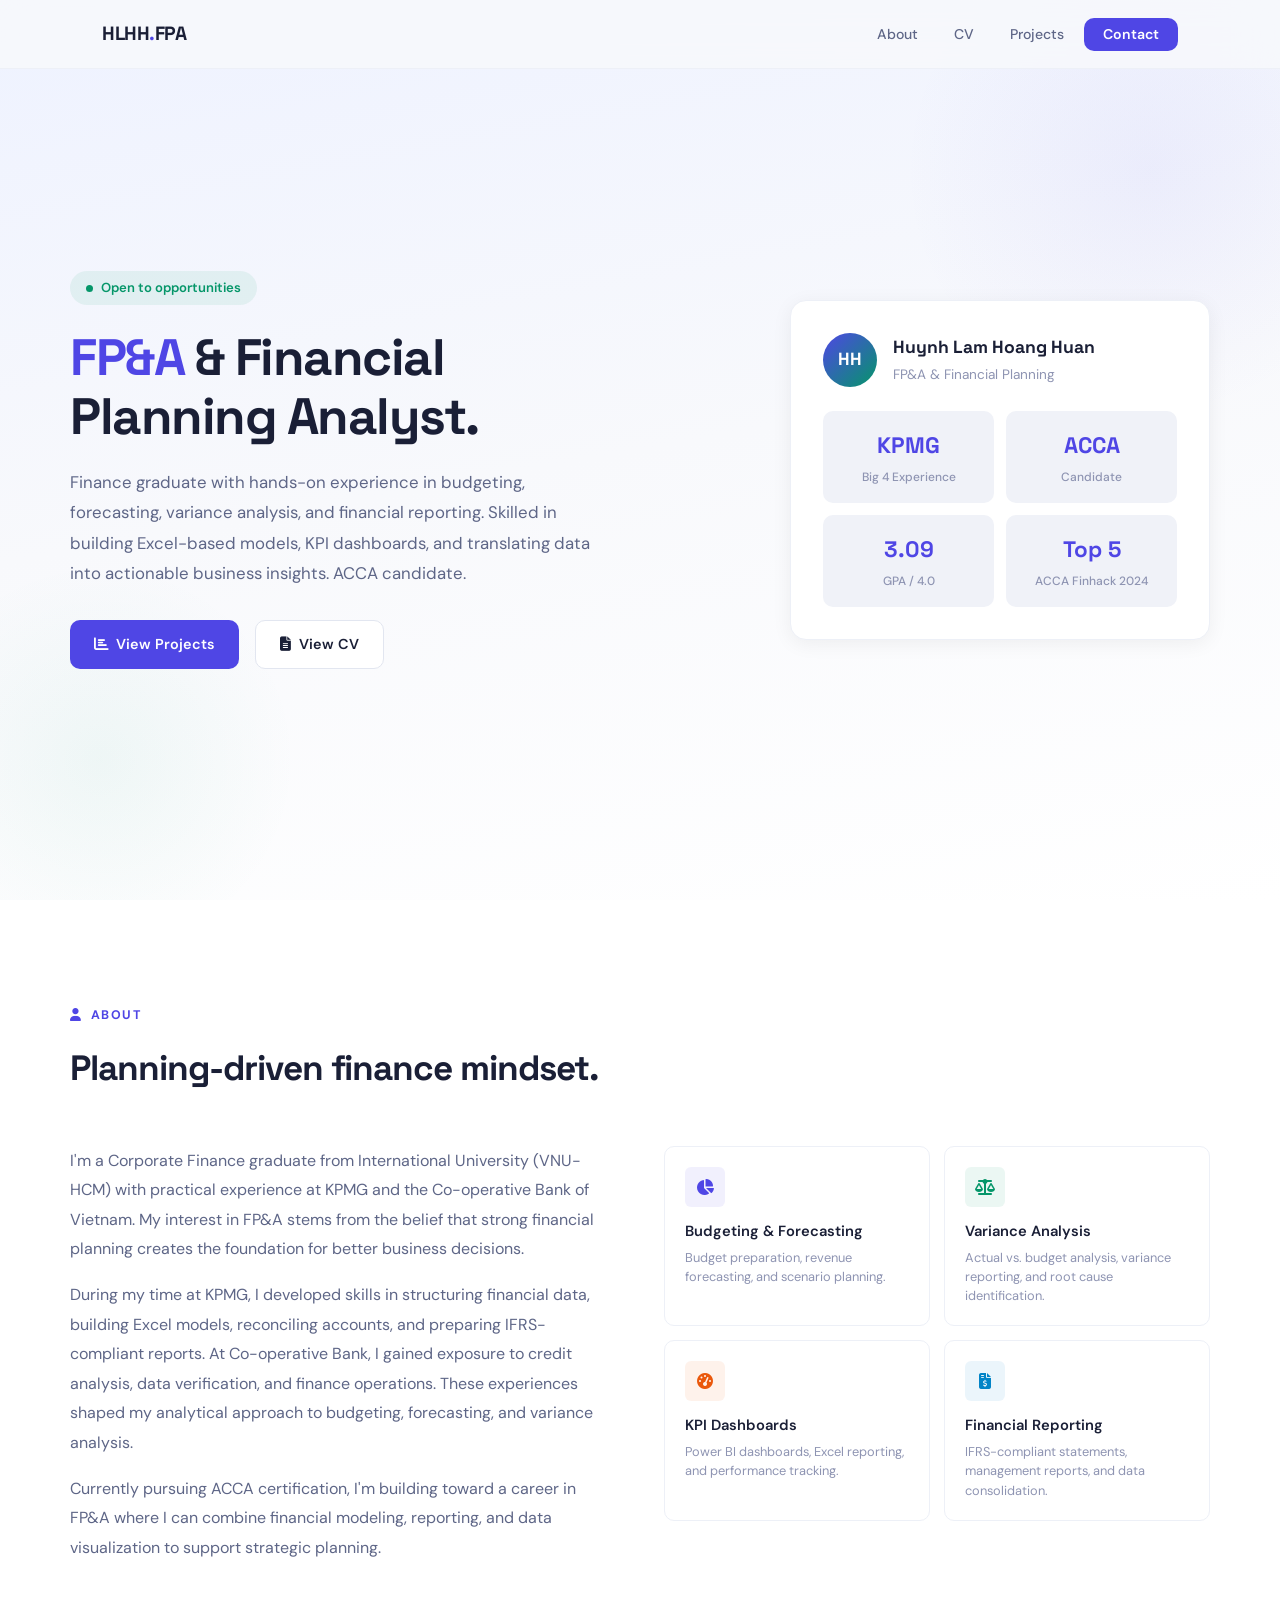
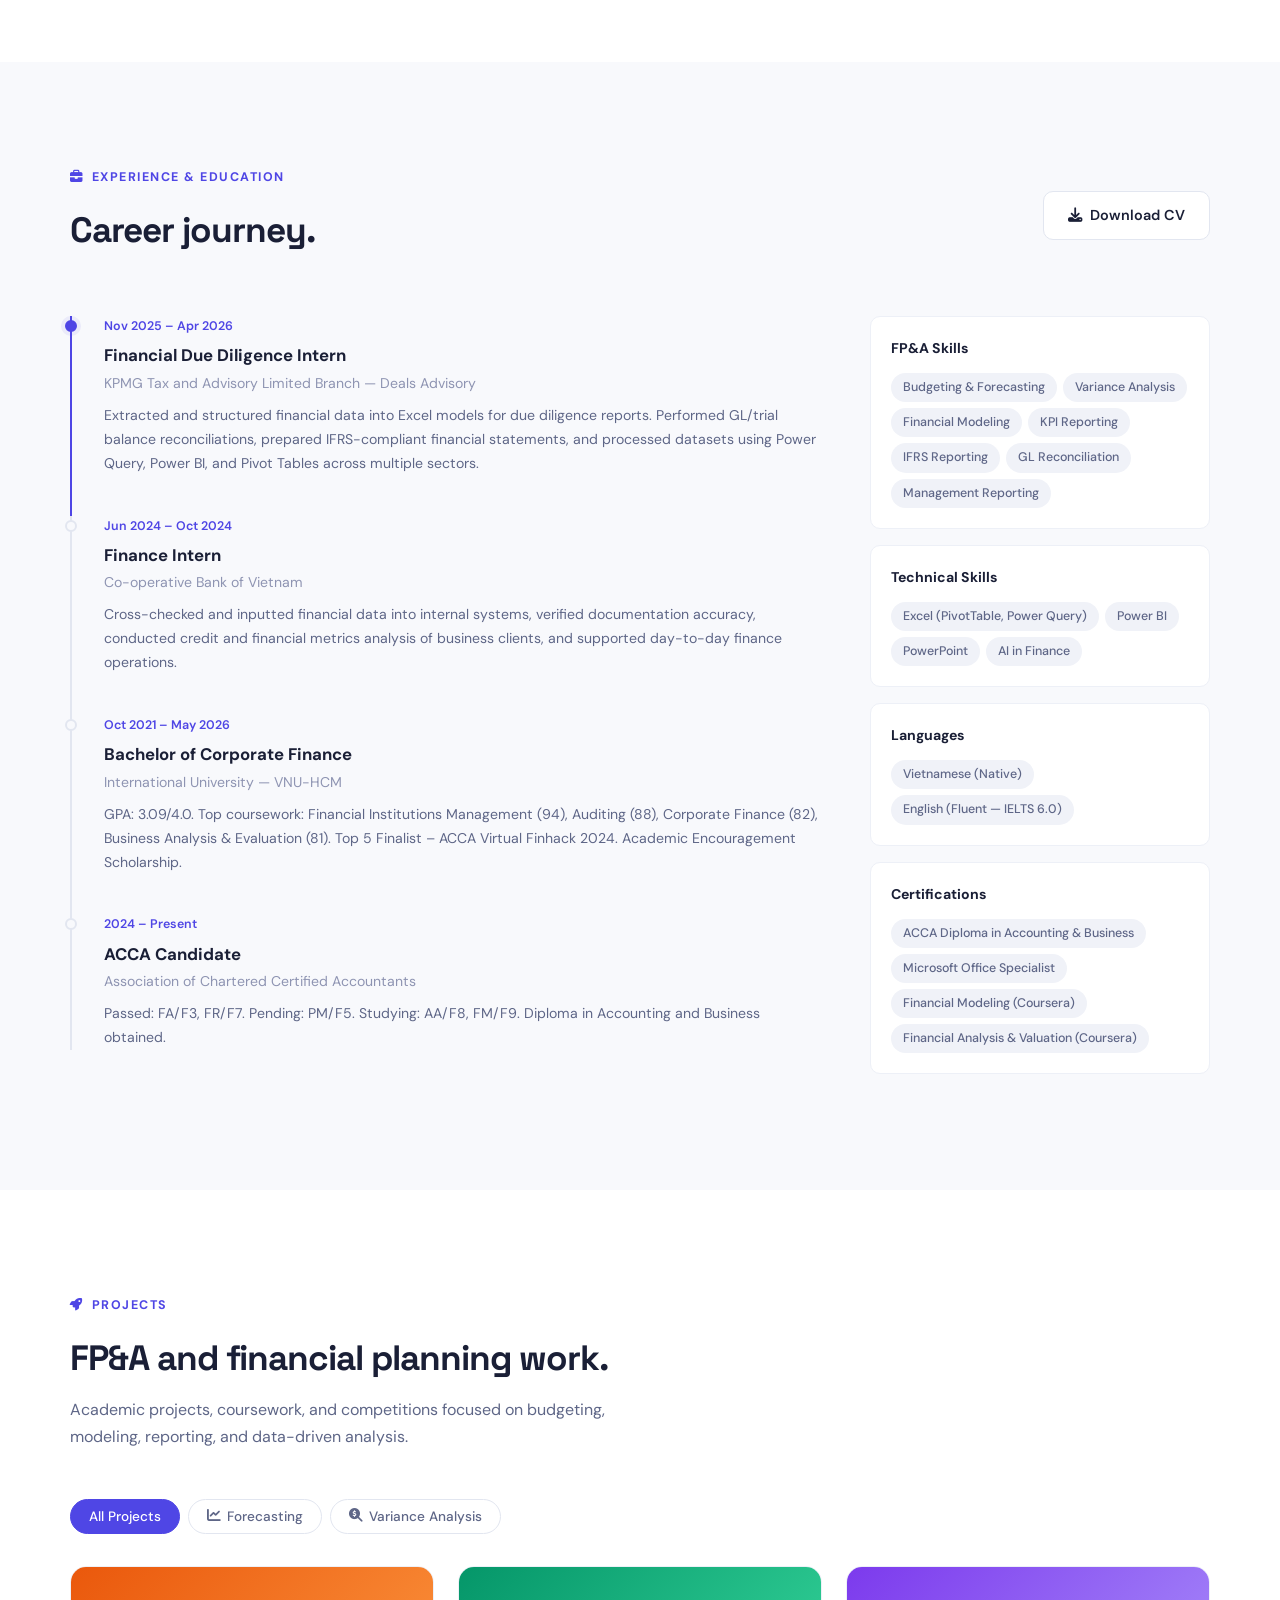
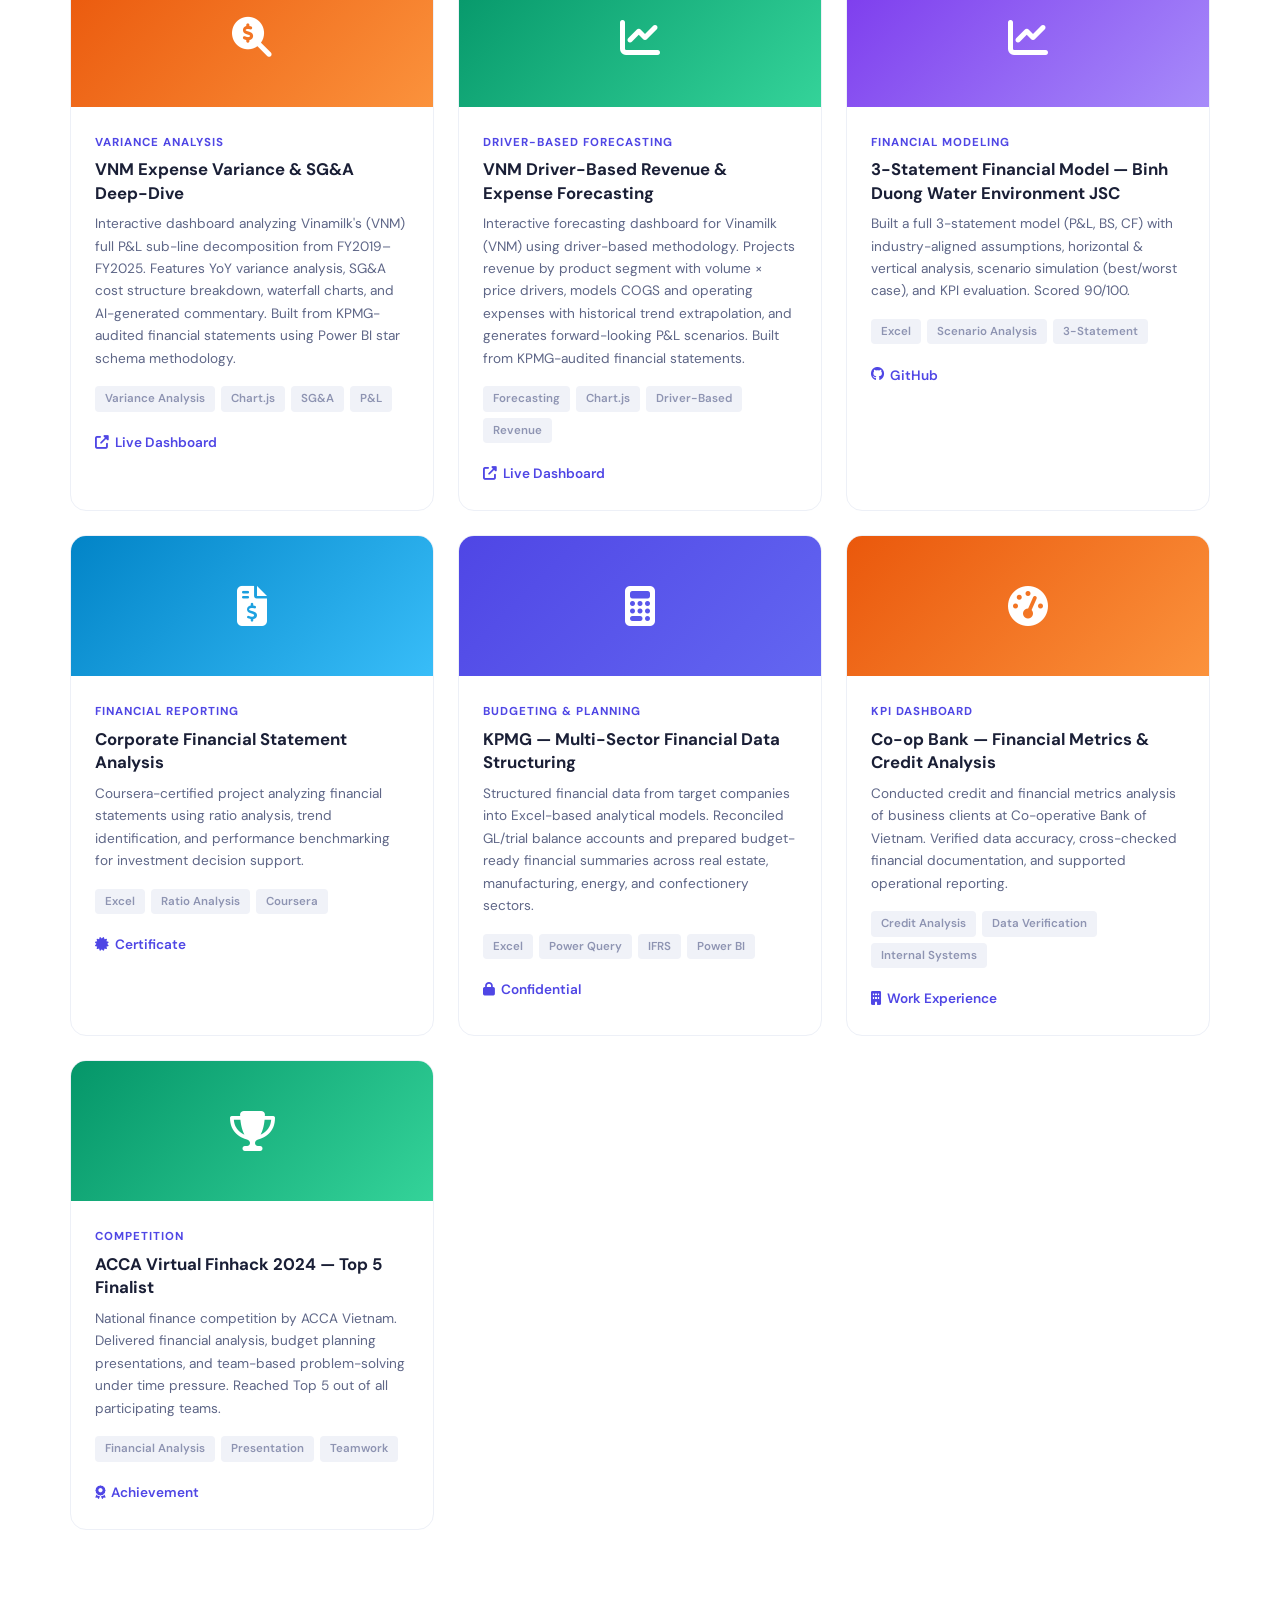
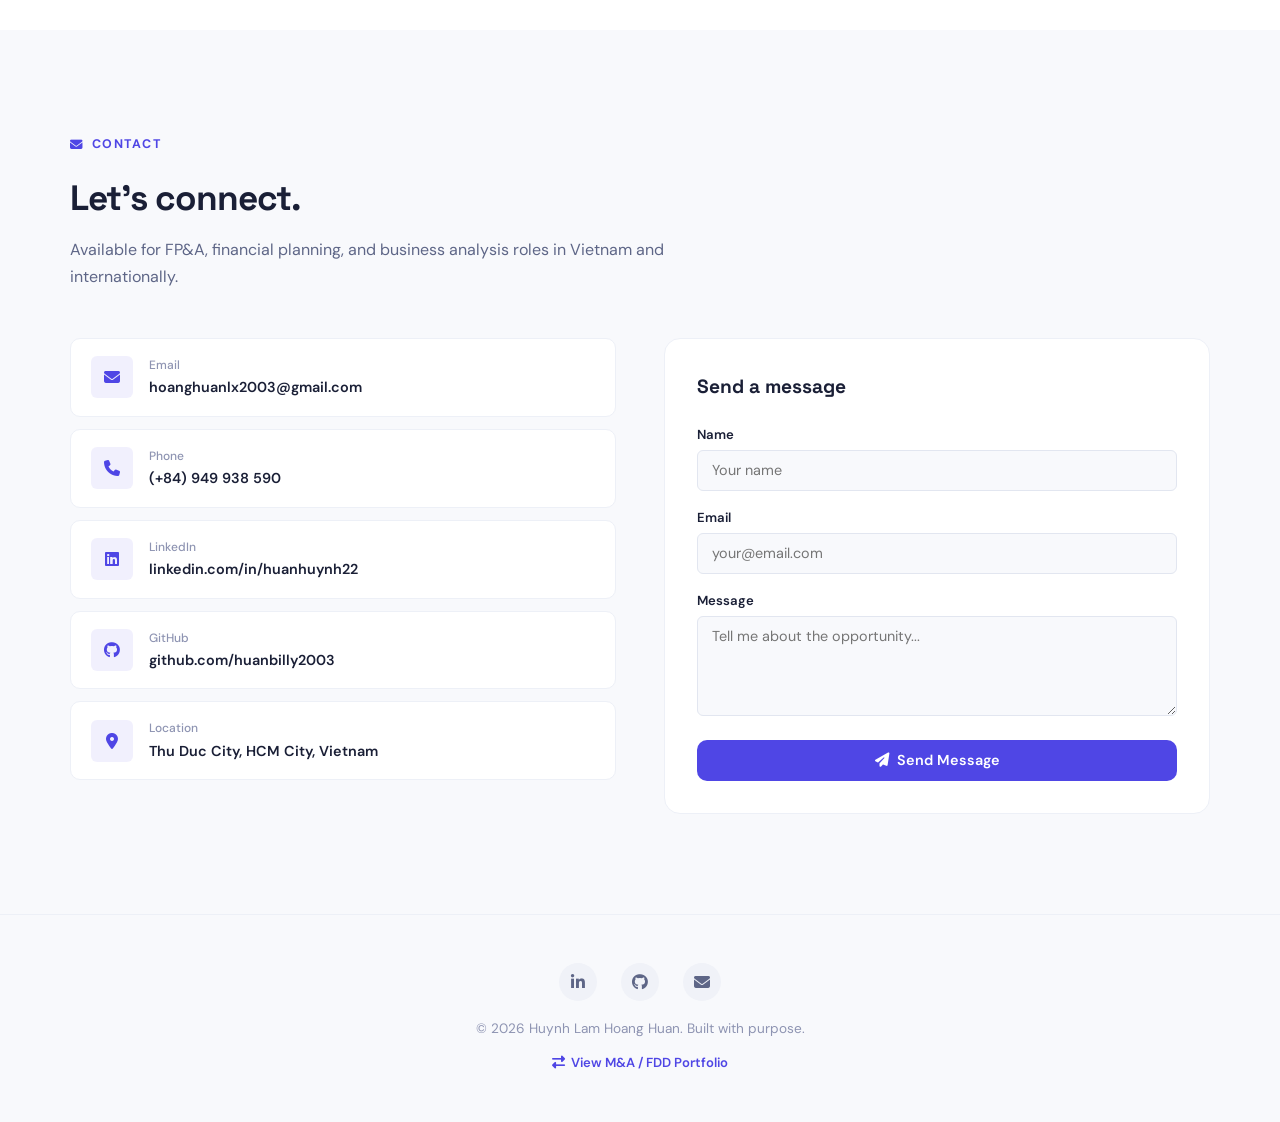
==== fpa.html @ 9395731a "Add Driver-Based Forecasting dashboard + restructure FPA tabs" ====
<!DOCTYPE html>
<html lang="vi">
<head>
  <meta charset="UTF-8">
  <meta name="viewport" content="width=device-width, initial-scale=1.0">
  <title>Huynh Lam Hoang Huan | FP&A Portfolio</title>
  <meta name="description" content="FP&A Portfolio — Huynh Lam Hoang Huan. Budgeting, forecasting, variance analysis, financial reporting, KPI dashboards, and Excel-based modeling.">
  <meta name="author" content="Huynh Lam Hoang Huan">
  <link rel="preconnect" href="https://fonts.googleapis.com">
  <link rel="preconnect" href="https://fonts.gstatic.com" crossorigin>
  <link href="https://fonts.googleapis.com/css2?family=DM+Sans:wght@300;400;500;600;700&family=Space+Grotesk:wght@400;500;600;700&display=swap" rel="stylesheet">
  <link rel="stylesheet" href="https://cdnjs.cloudflare.com/ajax/libs/font-awesome/6.5.1/css/all.min.css">
  <style>
    *, *::before, *::after { margin: 0; padding: 0; box-sizing: border-box; }
    :root {
      --bg: #f8f9fc;
      --bg-white: #ffffff;
      --bg-subtle: #f0f2f8;
      --bg-accent: #eef2ff;
      --border: #e2e6f0;
      --border-light: #edf0f7;
      --text: #1a1f36;
      --text-secondary: #5e6687;
      --text-muted: #8e94b2;
      --accent: #4f46e5;
      --accent-light: #6366f1;
      --accent-bg: rgba(79, 70, 229, 0.08);
      --green: #059669;
      --green-bg: rgba(5, 150, 105, 0.08);
      --orange: #ea580c;
      --orange-bg: rgba(234, 88, 12, 0.08);
      --blue: #0284c7;
      --blue-bg: rgba(2, 132, 199, 0.08);
      --font: 'DM Sans', -apple-system, BlinkMacSystemFont, sans-serif;
      --font-display: 'Space Grotesk', sans-serif;
      --radius: 16px;
      --radius-sm: 10px;
      --radius-xs: 6px;
      --shadow-sm: 0 1px 3px rgba(0,0,0,0.04), 0 1px 2px rgba(0,0,0,0.06);
      --shadow: 0 4px 20px rgba(0,0,0,0.06);
      --shadow-lg: 0 10px 40px rgba(0,0,0,0.08);
      --transition: 0.25s ease;
    }
    html { scroll-behavior: smooth; scroll-padding-top: 80px; }
    body { font-family: var(--font); background: var(--bg); color: var(--text); line-height: 1.7; overflow-x: hidden; }
    a { color: var(--accent); text-decoration: none; transition: var(--transition); }
    a:hover { color: var(--accent-light); }
    ::selection { background: var(--accent); color: #fff; }

    /* NAVBAR */
    .navbar {
      position: fixed; top: 0; left: 0; right: 0; z-index: 1000;
      background: rgba(248, 249, 252, 0.8);
      backdrop-filter: blur(20px); -webkit-backdrop-filter: blur(20px);
      border-bottom: 1px solid var(--border-light);
      transition: var(--transition);
    }
    .navbar.scrolled { background: rgba(255,255,255,0.95); box-shadow: var(--shadow-sm); }
    .nav-inner {
      max-width: 1140px; margin: 0 auto;
      display: flex; align-items: center; justify-content: space-between;
      padding: 0 2rem; height: 68px;
    }
    .nav-logo { font-family: var(--font-display); font-size: 1.2rem; font-weight: 700; color: var(--text); letter-spacing: -0.5px; }
    .nav-logo span { color: var(--accent); }
    .nav-links { display: flex; gap: 0.25rem; list-style: none; }
    .nav-links a {
      padding: 0.45rem 1rem; border-radius: var(--radius-xs);
      color: var(--text-secondary); font-size: 0.88rem; font-weight: 500;
    }
    .nav-links a:hover, .nav-links a.active { color: var(--accent); background: var(--accent-bg); }
    .nav-cta {
      padding: 0.45rem 1.2rem !important;
      background: var(--accent) !important; color: #fff !important;
      border-radius: var(--radius-sm) !important; font-weight: 600 !important;
    }
    .nav-cta:hover { background: var(--accent-light) !important; }
    .menu-toggle { display: none; background: none; border: none; color: var(--text); font-size: 1.4rem; cursor: pointer; }

    /* HERO */
    .hero {
      min-height: 100vh; display: flex; align-items: center;
      padding: 120px 2rem 80px; position: relative;
      background: linear-gradient(170deg, #eef2ff 0%, #f8f9fc 50%, #fff 100%);
    }
    .hero::before {
      content: ''; position: absolute; top: -80px; right: -120px;
      width: 500px; height: 500px; border-radius: 50%;
      background: radial-gradient(circle, rgba(79,70,229,0.06) 0%, transparent 70%);
    }
    .hero::after {
      content: ''; position: absolute; bottom: -60px; left: -100px;
      width: 400px; height: 400px; border-radius: 50%;
      background: radial-gradient(circle, rgba(5,150,105,0.05) 0%, transparent 70%);
    }
    .hero-inner { max-width: 1140px; margin: 0 auto; width: 100%; display: grid; grid-template-columns: 1fr 420px; gap: 4rem; align-items: center; position: relative; z-index: 1; }
    .hero-badge {
      display: inline-flex; align-items: center; gap: 8px;
      background: var(--green-bg); color: var(--green);
      padding: 6px 16px; border-radius: 20px; font-size: 0.82rem; font-weight: 600;
      margin-bottom: 1.5rem;
    }
    .hero-badge::before { content: ''; width: 7px; height: 7px; border-radius: 50%; background: var(--green); }
    .hero h1 {
      font-family: var(--font-display); font-size: 3.2rem; font-weight: 700;
      line-height: 1.15; letter-spacing: -1.5px; color: var(--text);
      margin-bottom: 1.25rem;
    }
    .hero h1 em { font-style: normal; color: var(--accent); }
    .hero-desc { font-size: 1.05rem; color: var(--text-secondary); line-height: 1.8; margin-bottom: 2rem; max-width: 520px; }
    .hero-btns { display: flex; gap: 1rem; flex-wrap: wrap; }
    .btn {
      display: inline-flex; align-items: center; gap: 8px;
      padding: 0.7rem 1.5rem; border-radius: var(--radius-sm);
      font-family: var(--font); font-size: 0.9rem; font-weight: 600;
      cursor: pointer; border: none; transition: var(--transition);
    }
    .btn-primary { background: var(--accent); color: #fff; }
    .btn-primary:hover { background: var(--accent-light); transform: translateY(-2px); box-shadow: 0 6px 20px rgba(79,70,229,0.25); color: #fff; }
    .btn-outline { background: var(--bg-white); color: var(--text); border: 1.5px solid var(--border); }
    .btn-outline:hover { border-color: var(--accent); color: var(--accent); transform: translateY(-2px); }

    /* Profile Card */
    .profile-card {
      background: var(--bg-white); border: 1px solid var(--border-light);
      border-radius: var(--radius); padding: 2rem; box-shadow: var(--shadow);
    }
    .profile-header { display: flex; align-items: center; gap: 1rem; margin-bottom: 1.5rem; }
    .profile-avatar {
      width: 54px; height: 54px; border-radius: 50%;
      background: linear-gradient(135deg, var(--accent), var(--green));
      display: flex; align-items: center; justify-content: center;
      color: #fff; font-family: var(--font-display); font-weight: 700; font-size: 1.1rem;
    }
    .profile-name { font-family: var(--font-display); font-weight: 700; font-size: 1.1rem; }
    .profile-role { color: var(--text-muted); font-size: 0.85rem; }
    .stats-grid { display: grid; grid-template-columns: 1fr 1fr; gap: 12px; }
    .stat-card {
      background: var(--bg-subtle); border-radius: var(--radius-sm);
      padding: 1rem; text-align: center; transition: var(--transition);
    }
    .stat-card:hover { background: var(--accent-bg); }
    .stat-value { font-family: var(--font-display); font-size: 1.4rem; font-weight: 700; color: var(--accent); }
    .stat-label { font-size: 0.75rem; color: var(--text-muted); margin-top: 2px; font-weight: 500; }

    /* SECTIONS */
    .section { padding: 100px 2rem; }
    .section-alt { background: var(--bg-white); }
    .section-inner { max-width: 1140px; margin: 0 auto; }
    .section-label {
      display: inline-flex; align-items: center; gap: 8px;
      font-size: 0.78rem; font-weight: 700; text-transform: uppercase; letter-spacing: 1.5px;
      color: var(--accent); margin-bottom: 0.75rem;
    }
    .section-title { font-family: var(--font-display); font-size: 2.2rem; font-weight: 700; letter-spacing: -1px; margin-bottom: 0.5rem; }
    .section-desc { color: var(--text-secondary); font-size: 1rem; max-width: 600px; }
    .section-head { margin-bottom: 3rem; }

    /* ABOUT */
    .about-grid { display: grid; grid-template-columns: 1fr 1fr; gap: 3rem; align-items: start; }
    .about-text { font-size: 1rem; color: var(--text-secondary); line-height: 1.85; }
    .about-text p + p { margin-top: 1rem; }
    .about-highlights { display: grid; grid-template-columns: 1fr 1fr; gap: 14px; }
    .highlight-card {
      background: var(--bg-white); border: 1px solid var(--border-light);
      border-radius: var(--radius-sm); padding: 1.25rem; transition: var(--transition);
    }
    .highlight-card:hover { box-shadow: var(--shadow); border-color: var(--accent); }
    .highlight-icon {
      width: 40px; height: 40px; border-radius: var(--radius-xs);
      display: flex; align-items: center; justify-content: center;
      font-size: 1rem; margin-bottom: 0.75rem;
    }
    .highlight-icon.purple { background: var(--accent-bg); color: var(--accent); }
    .highlight-icon.green { background: var(--green-bg); color: var(--green); }
    .highlight-icon.orange { background: var(--orange-bg); color: var(--orange); }
    .highlight-icon.blue { background: var(--blue-bg); color: var(--blue); }
    .highlight-card h4 { font-size: 0.92rem; font-weight: 600; margin-bottom: 4px; }
    .highlight-card p { font-size: 0.8rem; color: var(--text-muted); line-height: 1.5; }

    /* CV / EXPERIENCE */
    .cv-layout { display: grid; grid-template-columns: 1fr 340px; gap: 3rem; }
    .cv-head-row { display: flex; justify-content: space-between; align-items: center; margin-bottom: 3rem; flex-wrap: wrap; gap: 1rem; }
    .timeline-item {
      position: relative; padding-left: 2rem; padding-bottom: 2.5rem;
      border-left: 2px solid var(--border);
    }
    .timeline-item:last-child { padding-bottom: 0; }
    .timeline-item.current { border-left-color: var(--accent); }
    .timeline-dot {
      position: absolute; left: -7px; top: 4px;
      width: 12px; height: 12px; border-radius: 50%;
      background: var(--bg); border: 2px solid var(--border);
    }
    .timeline-item.current .timeline-dot { background: var(--accent); border-color: var(--accent); box-shadow: 0 0 0 4px var(--accent-bg); }
    .timeline-date { font-size: 0.78rem; color: var(--accent); font-weight: 600; margin-bottom: 4px; }
    .timeline-role { font-size: 1.05rem; font-weight: 700; margin-bottom: 2px; }
    .timeline-company { font-size: 0.88rem; color: var(--text-muted); margin-bottom: 8px; }
    .timeline-desc { font-size: 0.88rem; color: var(--text-secondary); line-height: 1.7; }
    .sidebar-card {
      background: var(--bg-white); border: 1px solid var(--border-light);
      border-radius: var(--radius-sm); padding: 1.25rem; margin-bottom: 1rem;
    }
    .sidebar-card h4 { font-size: 0.88rem; font-weight: 700; margin-bottom: 0.75rem; color: var(--text); }
    .tag-list { display: flex; flex-wrap: wrap; gap: 6px; }
    .tag {
      display: inline-block; padding: 4px 12px; border-radius: 20px;
      font-size: 0.78rem; font-weight: 500; background: var(--bg-subtle); color: var(--text-secondary);
      transition: var(--transition);
    }
    .tag:hover { background: var(--accent-bg); color: var(--accent); }

    /* PROJECTS */
    .project-tabs { display: flex; gap: 8px; margin-bottom: 2rem; flex-wrap: wrap; }
    .tab-btn {
      padding: 8px 18px; border-radius: 20px; border: 1.5px solid var(--border);
      background: var(--bg-white); color: var(--text-secondary);
      font-family: var(--font); font-size: 0.85rem; font-weight: 500; cursor: pointer;
      transition: var(--transition); display: flex; align-items: center; gap: 6px;
    }
    .tab-btn:hover { border-color: var(--accent); color: var(--accent); }
    .tab-btn.active { background: var(--accent); color: #fff; border-color: var(--accent); }
    .projects-grid { display: grid; grid-template-columns: repeat(auto-fill, minmax(340px, 1fr)); gap: 1.5rem; }
    .project-card {
      background: var(--bg-white); border: 1px solid var(--border-light);
      border-radius: var(--radius); overflow: hidden; transition: var(--transition);
    }
    .project-card:hover { box-shadow: var(--shadow-lg); transform: translateY(-4px); }
    .project-card.hidden { display: none; }
    .project-banner {
      height: 140px; display: flex; align-items: center; justify-content: center;
      font-size: 2.5rem; color: #fff; position: relative;
    }
    .project-banner.budget { background: linear-gradient(135deg, #4f46e5, #6366f1); }
    .project-banner.forecast { background: linear-gradient(135deg, #059669, #34d399); }
    .project-banner.report { background: linear-gradient(135deg, #0284c7, #38bdf8); }
    .project-banner.dashboard { background: linear-gradient(135deg, #ea580c, #fb923c); }
    .project-banner.model { background: linear-gradient(135deg, #7c3aed, #a78bfa); }
    .project-body { padding: 1.25rem 1.5rem 1.5rem; }
    .project-cat {
      display: inline-block; font-size: 0.72rem; font-weight: 700; text-transform: uppercase;
      letter-spacing: 1px; color: var(--accent); margin-bottom: 6px;
    }
    .project-body h3 { font-size: 1.05rem; font-weight: 700; margin-bottom: 8px; line-height: 1.4; }
    .project-body p { font-size: 0.85rem; color: var(--text-secondary); line-height: 1.65; margin-bottom: 1rem; }
    .project-tools { display: flex; flex-wrap: wrap; gap: 6px; margin-bottom: 1rem; }
    .tool-tag { padding: 3px 10px; border-radius: 4px; font-size: 0.72rem; font-weight: 600; background: var(--bg-subtle); color: var(--text-muted); }
    .project-link { font-size: 0.85rem; font-weight: 600; display: inline-flex; align-items: center; gap: 6px; }

    /* CONTACT */
    .contact-grid { display: grid; grid-template-columns: 1fr 1fr; gap: 3rem; }
    .contact-item {
      display: flex; align-items: center; gap: 1rem; padding: 1rem 1.25rem;
      background: var(--bg-white); border: 1px solid var(--border-light);
      border-radius: var(--radius-sm); margin-bottom: 0.75rem;
      transition: var(--transition); color: var(--text);
    }
    .contact-item:hover { border-color: var(--accent); box-shadow: var(--shadow-sm); }
    .contact-icon {
      width: 42px; height: 42px; border-radius: var(--radius-xs);
      background: var(--accent-bg); color: var(--accent);
      display: flex; align-items: center; justify-content: center; font-size: 1rem; flex-shrink: 0;
    }
    .contact-label { font-size: 0.75rem; color: var(--text-muted); font-weight: 500; }
    .contact-value { font-size: 0.9rem; font-weight: 600; }
    .contact-form-box {
      background: var(--bg-white); border: 1px solid var(--border-light);
      border-radius: var(--radius); padding: 2rem;
    }
    .contact-form-box h3 { font-family: var(--font-display); font-size: 1.2rem; font-weight: 700; margin-bottom: 1.25rem; }
    .form-group { margin-bottom: 1rem; }
    .form-group label { display: block; font-size: 0.82rem; font-weight: 600; margin-bottom: 4px; color: var(--text); }
    .form-group input, .form-group textarea {
      width: 100%; padding: 0.65rem 0.9rem; border: 1.5px solid var(--border);
      border-radius: var(--radius-xs); font-family: var(--font); font-size: 0.9rem;
      transition: var(--transition); background: var(--bg); color: var(--text);
    }
    .form-group input:focus, .form-group textarea:focus { outline: none; border-color: var(--accent); box-shadow: 0 0 0 3px var(--accent-bg); }
    .form-group textarea { min-height: 100px; resize: vertical; }

    /* FOOTER */
    footer {
      text-align: center; padding: 3rem 2rem;
      border-top: 1px solid var(--border-light); color: var(--text-muted); font-size: 0.85rem;
    }
    .footer-links { display: flex; justify-content: center; gap: 1.5rem; margin-bottom: 1rem; }
    .footer-links a {
      width: 38px; height: 38px; border-radius: 50%;
      background: var(--bg-subtle); color: var(--text-secondary);
      display: flex; align-items: center; justify-content: center;
      font-size: 1rem; transition: var(--transition);
    }
    .footer-links a:hover { background: var(--accent); color: #fff; }
    .switch-link { display: inline-flex; align-items: center; gap: 6px; margin-top: 0.75rem; font-size: 0.82rem; font-weight: 600; }

    /* FADE IN */
    .fade-in { opacity: 0; transform: translateY(30px); transition: opacity 0.6s ease, transform 0.6s ease; }
    .fade-in.visible { opacity: 1; transform: translateY(0); }

    /* RESPONSIVE */
    @media (max-width: 900px) {
      .hero-inner { grid-template-columns: 1fr; }
      .profile-card { max-width: 420px; }
      .about-grid, .cv-layout, .contact-grid { grid-template-columns: 1fr; }
      .about-highlights { grid-template-columns: 1fr 1fr; }
    }
    @media (max-width: 640px) {
      .hero h1 { font-size: 2.2rem; }
      .nav-links { display: none; position: fixed; top: 68px; left: 0; right: 0; background: var(--bg-white); flex-direction: column; padding: 1rem; border-bottom: 1px solid var(--border); box-shadow: var(--shadow); }
      .nav-links.open { display: flex; }
      .menu-toggle { display: block; }
      .projects-grid { grid-template-columns: 1fr; }
      .about-highlights { grid-template-columns: 1fr; }
      .section-title { font-size: 1.8rem; }
    }
  </style>
</head>
<body>

<!-- NAVBAR -->
<nav class="navbar" id="navbar">
  <div class="nav-inner">
    <a href="#" class="nav-logo">HLHH<span>.</span>FPA</a>
    <ul class="nav-links" id="navLinks">
      <li><a href="#about">About</a></li>
      <li><a href="#cv">CV</a></li>
      <li><a href="#projects">Projects</a></li>
      <li><a href="#contact" class="nav-cta">Contact</a></li>
    </ul>
    <button class="menu-toggle" id="menuToggle" aria-label="Menu"><i class="fas fa-bars"></i></button>
  </div>
</nav>

<!-- HERO -->
<section class="hero">
  <div class="hero-inner">
    <div class="hero-content">
      <div class="hero-badge">Open to opportunities</div>
      <h1><em>FP&A</em> &amp; Financial<br>Planning Analyst.</h1>
      <p class="hero-desc">
        Finance graduate with hands-on experience in budgeting, forecasting, variance analysis, and financial reporting. Skilled in building Excel-based models, KPI dashboards, and translating data into actionable business insights. ACCA candidate.
      </p>
      <div class="hero-btns">
        <a href="#projects" class="btn btn-primary"><i class="fas fa-chart-bar"></i> View Projects</a>
        <a href="#cv" class="btn btn-outline"><i class="fas fa-file-alt"></i> View CV</a>
      </div>
    </div>
    <div class="profile-card">
      <div class="profile-header">
        <div class="profile-avatar">HH</div>
        <div>
          <div class="profile-name">Huynh Lam Hoang Huan</div>
          <div class="profile-role">FP&A &amp; Financial Planning</div>
        </div>
      </div>
      <div class="stats-grid">
        <div class="stat-card">
          <div class="stat-value">KPMG</div>
          <div class="stat-label">Big 4 Experience</div>
        </div>
        <div class="stat-card">
          <div class="stat-value">ACCA</div>
          <div class="stat-label">Candidate</div>
        </div>
        <div class="stat-card">
          <div class="stat-value">3.09</div>
          <div class="stat-label">GPA / 4.0</div>
        </div>
        <div class="stat-card">
          <div class="stat-value">Top 5</div>
          <div class="stat-label">ACCA Finhack 2024</div>
        </div>
      </div>
    </div>
  </div>
</section>

<!-- ABOUT -->
<section class="section section-alt fade-in" id="about">
  <div class="section-inner">
    <div class="section-head">
      <div class="section-label"><i class="fas fa-user"></i> About</div>
      <h2 class="section-title">Planning-driven finance mindset.</h2>
    </div>
    <div class="about-grid">
      <div class="about-text">
        <p>I'm a Corporate Finance graduate from International University (VNU-HCM) with practical experience at KPMG and the Co-operative Bank of Vietnam. My interest in FP&A stems from the belief that strong financial planning creates the foundation for better business decisions.</p>
        <p>During my time at KPMG, I developed skills in structuring financial data, building Excel models, reconciling accounts, and preparing IFRS-compliant reports. At Co-operative Bank, I gained exposure to credit analysis, data verification, and finance operations. These experiences shaped my analytical approach to budgeting, forecasting, and variance analysis.</p>
        <p>Currently pursuing ACCA certification, I'm building toward a career in FP&A where I can combine financial modeling, reporting, and data visualization to support strategic planning.</p>
      </div>
      <div class="about-highlights">
        <div class="highlight-card">
          <div class="highlight-icon purple"><i class="fas fa-chart-pie"></i></div>
          <h4>Budgeting & Forecasting</h4>
          <p>Budget preparation, revenue forecasting, and scenario planning.</p>
        </div>
        <div class="highlight-card">
          <div class="highlight-icon green"><i class="fas fa-balance-scale"></i></div>
          <h4>Variance Analysis</h4>
          <p>Actual vs. budget analysis, variance reporting, and root cause identification.</p>
        </div>
        <div class="highlight-card">
          <div class="highlight-icon orange"><i class="fas fa-tachometer-alt"></i></div>
          <h4>KPI Dashboards</h4>
          <p>Power BI dashboards, Excel reporting, and performance tracking.</p>
        </div>
        <div class="highlight-card">
          <div class="highlight-icon blue"><i class="fas fa-file-invoice-dollar"></i></div>
          <h4>Financial Reporting</h4>
          <p>IFRS-compliant statements, management reports, and data consolidation.</p>
        </div>
      </div>
    </div>
  </div>
</section>

<!-- CV / EXPERIENCE -->
<section class="section fade-in" id="cv">
  <div class="section-inner">
    <div class="cv-head-row">
      <div>
        <div class="section-label"><i class="fas fa-briefcase"></i> Experience & Education</div>
        <h2 class="section-title">Career journey.</h2>
      </div>
      <a href="assets/CV_HuynhLamHoangHuan.pdf" target="_blank" class="btn btn-outline"><i class="fas fa-download"></i> Download CV</a>
    </div>
    <div class="cv-layout">
      <div class="timeline">
        <div class="timeline-item current">
          <div class="timeline-dot"></div>
          <div class="timeline-date">Nov 2025 &ndash; Apr 2026</div>
          <div class="timeline-role">Financial Due Diligence Intern</div>
          <div class="timeline-company">KPMG Tax and Advisory Limited Branch &mdash; Deals Advisory</div>
          <div class="timeline-desc">Extracted and structured financial data into Excel models for due diligence reports. Performed GL/trial balance reconciliations, prepared IFRS-compliant financial statements, and processed datasets using Power Query, Power BI, and Pivot Tables across multiple sectors.</div>
        </div>
        <div class="timeline-item">
          <div class="timeline-dot"></div>
          <div class="timeline-date">Jun 2024 &ndash; Oct 2024</div>
          <div class="timeline-role">Finance Intern</div>
          <div class="timeline-company">Co-operative Bank of Vietnam</div>
          <div class="timeline-desc">Cross-checked and inputted financial data into internal systems, verified documentation accuracy, conducted credit and financial metrics analysis of business clients, and supported day-to-day finance operations.</div>
        </div>
        <div class="timeline-item">
          <div class="timeline-dot"></div>
          <div class="timeline-date">Oct 2021 &ndash; May 2026</div>
          <div class="timeline-role">Bachelor of Corporate Finance</div>
          <div class="timeline-company">International University &mdash; VNU-HCM</div>
          <div class="timeline-desc">GPA: 3.09/4.0. Top coursework: Financial Institutions Management (94), Auditing (88), Corporate Finance (82), Business Analysis & Evaluation (81). Top 5 Finalist &ndash; ACCA Virtual Finhack 2024. Academic Encouragement Scholarship.</div>
        </div>
        <div class="timeline-item">
          <div class="timeline-dot"></div>
          <div class="timeline-date">2024 &ndash; Present</div>
          <div class="timeline-role">ACCA Candidate</div>
          <div class="timeline-company">Association of Chartered Certified Accountants</div>
          <div class="timeline-desc">Passed: FA/F3, FR/F7. Pending: PM/F5. Studying: AA/F8, FM/F9. Diploma in Accounting and Business obtained.</div>
        </div>
      </div>
      <div class="cv-sidebar">
        <div class="sidebar-card">
          <h4>FP&A Skills</h4>
          <div class="tag-list">
            <span class="tag">Budgeting & Forecasting</span>
            <span class="tag">Variance Analysis</span>
            <span class="tag">Financial Modeling</span>
            <span class="tag">KPI Reporting</span>
            <span class="tag">IFRS Reporting</span>
            <span class="tag">GL Reconciliation</span>
            <span class="tag">Management Reporting</span>
          </div>
        </div>
        <div class="sidebar-card">
          <h4>Technical Skills</h4>
          <div class="tag-list">
            <span class="tag">Excel (PivotTable, Power Query)</span>
            <span class="tag">Power BI</span>
            <span class="tag">PowerPoint</span>
            <span class="tag">AI in Finance</span>
          </div>
        </div>
        <div class="sidebar-card">
          <h4>Languages</h4>
          <div class="tag-list">
            <span class="tag">Vietnamese (Native)</span>
            <span class="tag">English (Fluent &mdash; IELTS 6.0)</span>
          </div>
        </div>
        <div class="sidebar-card">
          <h4>Certifications</h4>
          <div class="tag-list">
            <span class="tag">ACCA Diploma in Accounting & Business</span>
            <span class="tag">Microsoft Office Specialist</span>
            <span class="tag">Financial Modeling (Coursera)</span>
            <span class="tag">Financial Analysis & Valuation (Coursera)</span>
          </div>
        </div>
      </div>
    </div>
  </div>
</section>

<!-- PROJECTS -->
<section class="section section-alt fade-in" id="projects">
  <div class="section-inner">
    <div class="section-head">
      <div class="section-label"><i class="fas fa-rocket"></i> Projects</div>
      <h2 class="section-title">FP&A and financial planning work.</h2>
      <p class="section-desc">Academic projects, coursework, and competitions focused on budgeting, modeling, reporting, and data-driven analysis.</p>
    </div>

    <div class="project-tabs">
      <button class="tab-btn active" data-filter="all">All Projects</button>
      <button class="tab-btn" data-filter="forecast"><i class="fas fa-chart-line"></i> Forecasting</button>
      <button class="tab-btn" data-filter="variance"><i class="fas fa-search-dollar"></i> Variance Analysis</button>
    </div>

    <div class="projects-grid" id="projectsGrid">

      <div class="project-card" data-category="variance">
        <div class="project-banner dashboard"><i class="fas fa-search-dollar"></i></div>
        <div class="project-body">
          <div class="project-cat">Variance Analysis</div>
          <h3>VNM Expense Variance &amp; SG&A Deep-Dive</h3>
          <p>Interactive dashboard analyzing Vinamilk's (VNM) full P&L sub-line decomposition from FY2019&ndash;FY2025. Features YoY variance analysis, SG&A cost structure breakdown, waterfall charts, and AI-generated commentary. Built from KPMG-audited financial statements using Power BI star schema methodology.</p>
          <div class="project-tools">
            <span class="tool-tag">Variance Analysis</span>
            <span class="tool-tag">Chart.js</span>
            <span class="tool-tag">SG&A</span>
            <span class="tool-tag">P&L</span>
          </div>
          <a href="VNM_SGA_DeepDive.html" target="_blank" class="project-link"><i class="fas fa-external-link-alt"></i> Live Dashboard</a>
        </div>
      </div>

      <div class="project-card" data-category="forecast">
        <div class="project-banner forecast"><i class="fas fa-chart-line"></i></div>
        <div class="project-body">
          <div class="project-cat">Driver-Based Forecasting</div>
          <h3>VNM Driver-Based Revenue &amp; Expense Forecasting</h3>
          <p>Interactive forecasting dashboard for Vinamilk (VNM) using driver-based methodology. Projects revenue by product segment with volume &times; price drivers, models COGS and operating expenses with historical trend extrapolation, and generates forward-looking P&amp;L scenarios. Built from KPMG-audited financial statements.</p>
          <div class="project-tools">
            <span class="tool-tag">Forecasting</span>
            <span class="tool-tag">Chart.js</span>
            <span class="tool-tag">Driver-Based</span>
            <span class="tool-tag">Revenue</span>
          </div>
          <a href="VNM_Driver_Based_Forecasting.html" target="_blank" class="project-link"><i class="fas fa-external-link-alt"></i> Live Dashboard</a>
        </div>
      </div>

      <div class="project-card" data-category="model">
        <div class="project-banner model"><i class="fas fa-chart-line"></i></div>
        <div class="project-body">
          <div class="project-cat">Financial Modeling</div>
          <h3>3-Statement Financial Model &mdash; Binh Duong Water Environment JSC</h3>
          <p>Built a full 3-statement model (P&L, BS, CF) with industry-aligned assumptions, horizontal &amp; vertical analysis, scenario simulation (best/worst case), and KPI evaluation. Scored 90/100.</p>
          <div class="project-tools">
            <span class="tool-tag">Excel</span>
            <span class="tool-tag">Scenario Analysis</span>
            <span class="tool-tag">3-Statement</span>
          </div>
          <a href="#" class="project-link"><i class="fab fa-github"></i> GitHub</a>
        </div>
      </div>

      <div class="project-card" data-category="report">
        <div class="project-banner report"><i class="fas fa-file-invoice-dollar"></i></div>
        <div class="project-body">
          <div class="project-cat">Financial Reporting</div>
          <h3>Corporate Financial Statement Analysis</h3>
          <p>Coursera-certified project analyzing financial statements using ratio analysis, trend identification, and performance benchmarking for investment decision support.</p>
          <div class="project-tools">
            <span class="tool-tag">Excel</span>
            <span class="tool-tag">Ratio Analysis</span>
            <span class="tool-tag">Coursera</span>
          </div>
          <a href="#" class="project-link"><i class="fas fa-certificate"></i> Certificate</a>
        </div>
      </div>

      <div class="project-card" data-category="budget">
        <div class="project-banner budget"><i class="fas fa-calculator"></i></div>
        <div class="project-body">
          <div class="project-cat">Budgeting & Planning</div>
          <h3>KPMG &mdash; Multi-Sector Financial Data Structuring</h3>
          <p>Structured financial data from target companies into Excel-based analytical models. Reconciled GL/trial balance accounts and prepared budget-ready financial summaries across real estate, manufacturing, energy, and confectionery sectors.</p>
          <div class="project-tools">
            <span class="tool-tag">Excel</span>
            <span class="tool-tag">Power Query</span>
            <span class="tool-tag">IFRS</span>
            <span class="tool-tag">Power BI</span>
          </div>
          <a href="#" class="project-link"><i class="fas fa-lock"></i> Confidential</a>
        </div>
      </div>

      <div class="project-card" data-category="report">
        <div class="project-banner dashboard"><i class="fas fa-tachometer-alt"></i></div>
        <div class="project-body">
          <div class="project-cat">KPI Dashboard</div>
          <h3>Co-op Bank &mdash; Financial Metrics & Credit Analysis</h3>
          <p>Conducted credit and financial metrics analysis of business clients at Co-operative Bank of Vietnam. Verified data accuracy, cross-checked financial documentation, and supported operational reporting.</p>
          <div class="project-tools">
            <span class="tool-tag">Credit Analysis</span>
            <span class="tool-tag">Data Verification</span>
            <span class="tool-tag">Internal Systems</span>
          </div>
          <a href="#" class="project-link"><i class="fas fa-building"></i> Work Experience</a>
        </div>
      </div>

      <div class="project-card" data-category="model">
        <div class="project-banner forecast"><i class="fas fa-trophy"></i></div>
        <div class="project-body">
          <div class="project-cat">Competition</div>
          <h3>ACCA Virtual Finhack 2024 &mdash; Top 5 Finalist</h3>
          <p>National finance competition by ACCA Vietnam. Delivered financial analysis, budget planning presentations, and team-based problem-solving under time pressure. Reached Top 5 out of all participating teams.</p>
          <div class="project-tools">
            <span class="tool-tag">Financial Analysis</span>
            <span class="tool-tag">Presentation</span>
            <span class="tool-tag">Teamwork</span>
          </div>
          <a href="#" class="project-link"><i class="fas fa-award"></i> Achievement</a>
        </div>
      </div>

    </div>
  </div>
</section>

<!-- CONTACT -->
<section class="section fade-in" id="contact">
  <div class="section-inner">
    <div class="section-head">
      <div class="section-label"><i class="fas fa-envelope"></i> Contact</div>
      <h2 class="section-title">Let's connect.</h2>
      <p class="section-desc">Available for FP&A, financial planning, and business analysis roles in Vietnam and internationally.</p>
    </div>
    <div class="contact-grid">
      <div>
        <a href="mailto:hoanghuanlx2003@gmail.com" class="contact-item">
          <div class="contact-icon"><i class="fas fa-envelope"></i></div>
          <div><div class="contact-label">Email</div><div class="contact-value">hoanghuanlx2003@gmail.com</div></div>
        </a>
        <a href="tel:+84949938590" class="contact-item">
          <div class="contact-icon"><i class="fas fa-phone"></i></div>
          <div><div class="contact-label">Phone</div><div class="contact-value">(+84) 949 938 590</div></div>
        </a>
        <a href="https://linkedin.com/in/huanhuynh22" target="_blank" class="contact-item">
          <div class="contact-icon"><i class="fab fa-linkedin"></i></div>
          <div><div class="contact-label">LinkedIn</div><div class="contact-value">linkedin.com/in/huanhuynh22</div></div>
        </a>
        <a href="https://github.com/huanbilly2003" target="_blank" class="contact-item">
          <div class="contact-icon"><i class="fab fa-github"></i></div>
          <div><div class="contact-label">GitHub</div><div class="contact-value">github.com/huanbilly2003</div></div>
        </a>
        <div class="contact-item">
          <div class="contact-icon"><i class="fas fa-map-marker-alt"></i></div>
          <div><div class="contact-label">Location</div><div class="contact-value">Thu Duc City, HCM City, Vietnam</div></div>
        </div>
      </div>
      <div class="contact-form-box">
        <h3>Send a message</h3>
        <form action="https://formspree.io/f/your-form-id" method="POST">
          <div class="form-group">
            <label for="name">Name</label>
            <input type="text" id="name" name="name" placeholder="Your name" required>
          </div>
          <div class="form-group">
            <label for="email">Email</label>
            <input type="email" id="email" name="email" placeholder="your@email.com" required>
          </div>
          <div class="form-group">
            <label for="message">Message</label>
            <textarea id="message" name="message" placeholder="Tell me about the opportunity..." required></textarea>
          </div>
          <button type="submit" class="btn btn-primary" style="width:100%;justify-content:center;">
            <i class="fas fa-paper-plane"></i> Send Message
          </button>
        </form>
      </div>
    </div>
  </div>
</section>

<!-- FOOTER -->
<footer>
  <div class="footer-links">
    <a href="https://linkedin.com/in/huanhuynh22" target="_blank" aria-label="LinkedIn"><i class="fab fa-linkedin-in"></i></a>
    <a href="https://github.com/huanbilly2003" target="_blank" aria-label="GitHub"><i class="fab fa-github"></i></a>
    <a href="mailto:hoanghuanlx2003@gmail.com" aria-label="Email"><i class="fas fa-envelope"></i></a>
  </div>
  <p>&copy; 2026 Huynh Lam Hoang Huan. Built with purpose.</p>
  <a href="index.html" class="switch-link"><i class="fas fa-exchange-alt"></i> View M&A / FDD Portfolio</a>
</footer>

<script>
  // Navbar scroll
  const navbar = document.getElementById('navbar');
  window.addEventListener('scroll', () => {
    navbar.classList.toggle('scrolled', window.scrollY > 50);
  });

  // Mobile menu
  document.getElementById('menuToggle').addEventListener('click', () => {
    document.getElementById('navLinks').classList.toggle('open');
  });

  // Active link on scroll
  const sections = document.querySelectorAll('section[id]');
  const navLinks = document.querySelectorAll('.nav-links a');
  window.addEventListener('scroll', () => {
    let current = '';
    sections.forEach(s => {
      if (window.scrollY >= s.offsetTop - 120) current = s.getAttribute('id');
    });
    navLinks.forEach(a => {
      a.classList.toggle('active', a.getAttribute('href') === '#' + current && !a.classList.contains('nav-cta'));
    });
  });

  // Fade in
  const obs = new IntersectionObserver(entries => {
    entries.forEach(e => { if (e.isIntersecting) { e.target.classList.add('visible'); obs.unobserve(e.target); } });
  }, { threshold: 0.15 });
  document.querySelectorAll('.fade-in').forEach(el => obs.observe(el));

  // Project filter
  document.querySelectorAll('.tab-btn').forEach(btn => {
    btn.addEventListener('click', () => {
      document.querySelectorAll('.tab-btn').forEach(b => b.classList.remove('active'));
      btn.classList.add('active');
      const filter = btn.dataset.filter;
      document.querySelectorAll('.project-card').forEach(card => {
        card.classList.toggle('hidden', filter !== 'all' && card.dataset.category !== filter);
      });
    });
  });
</script>
</body>
</html>
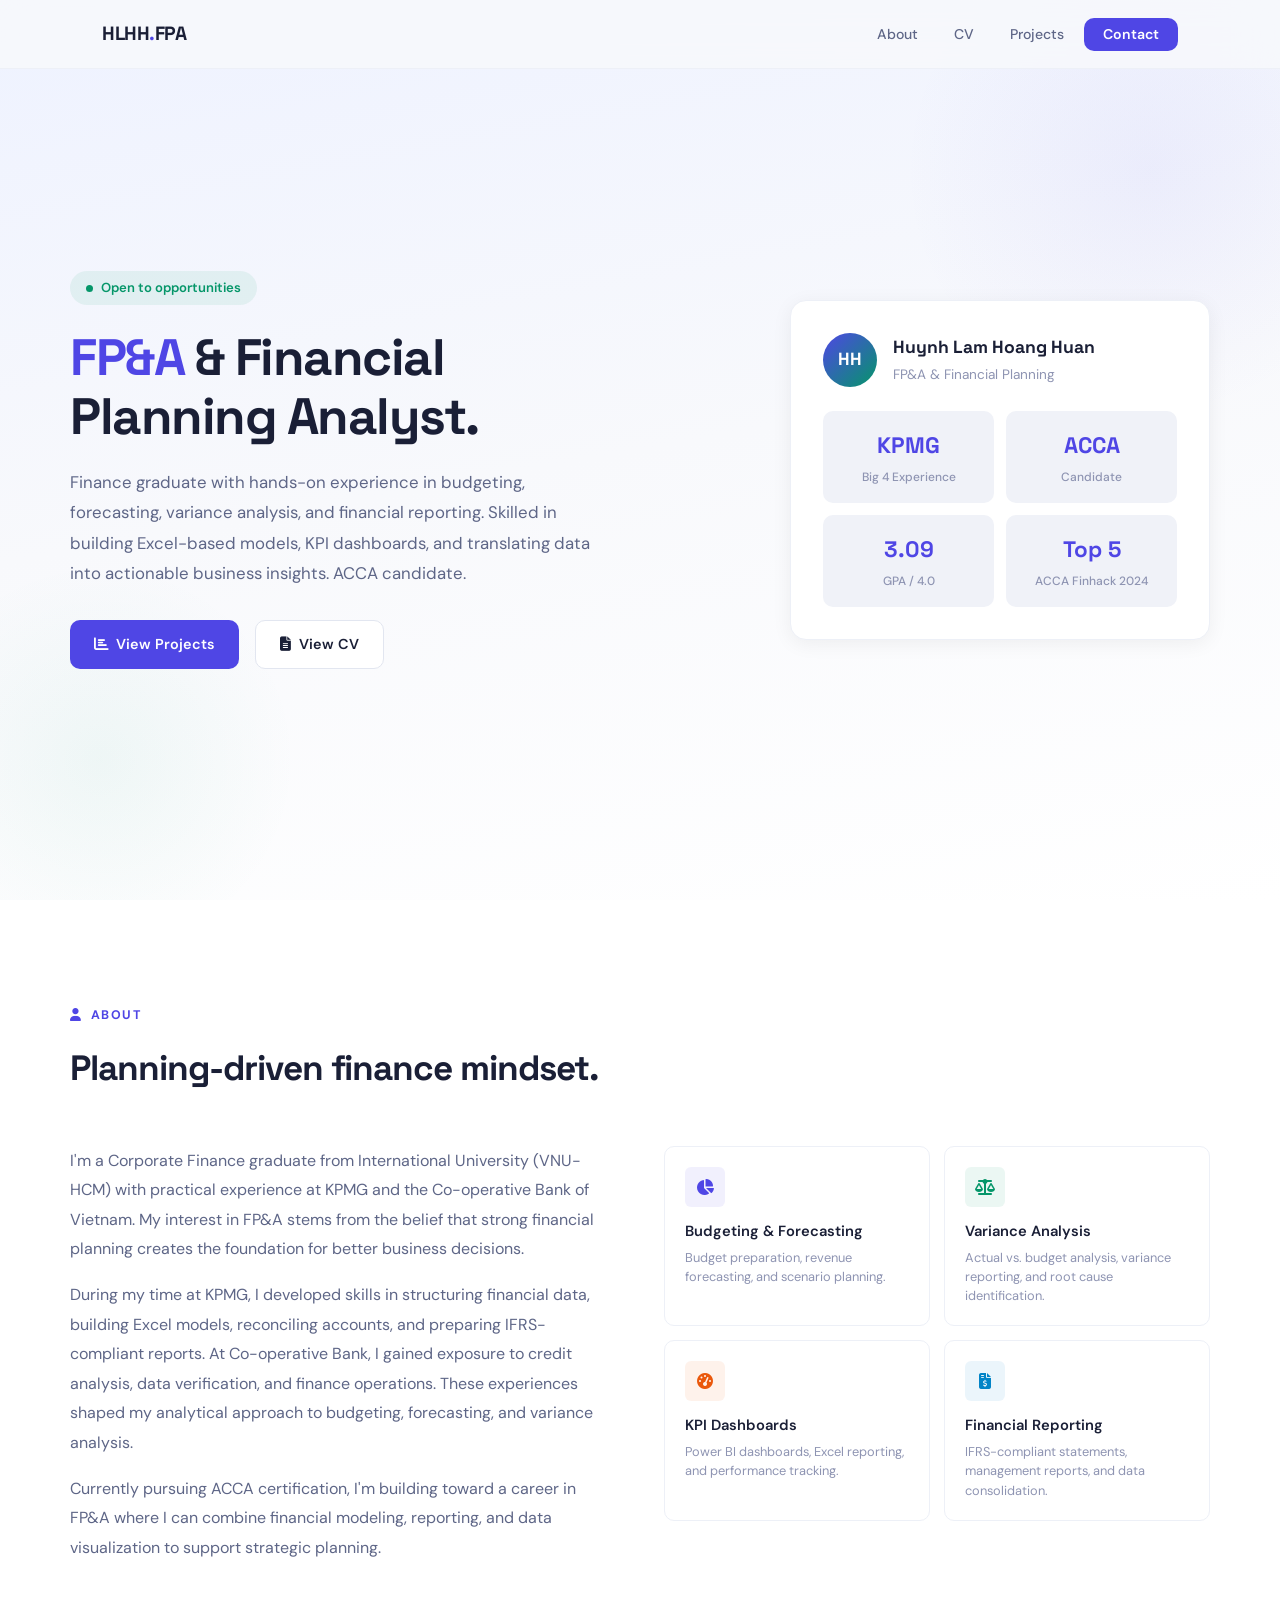
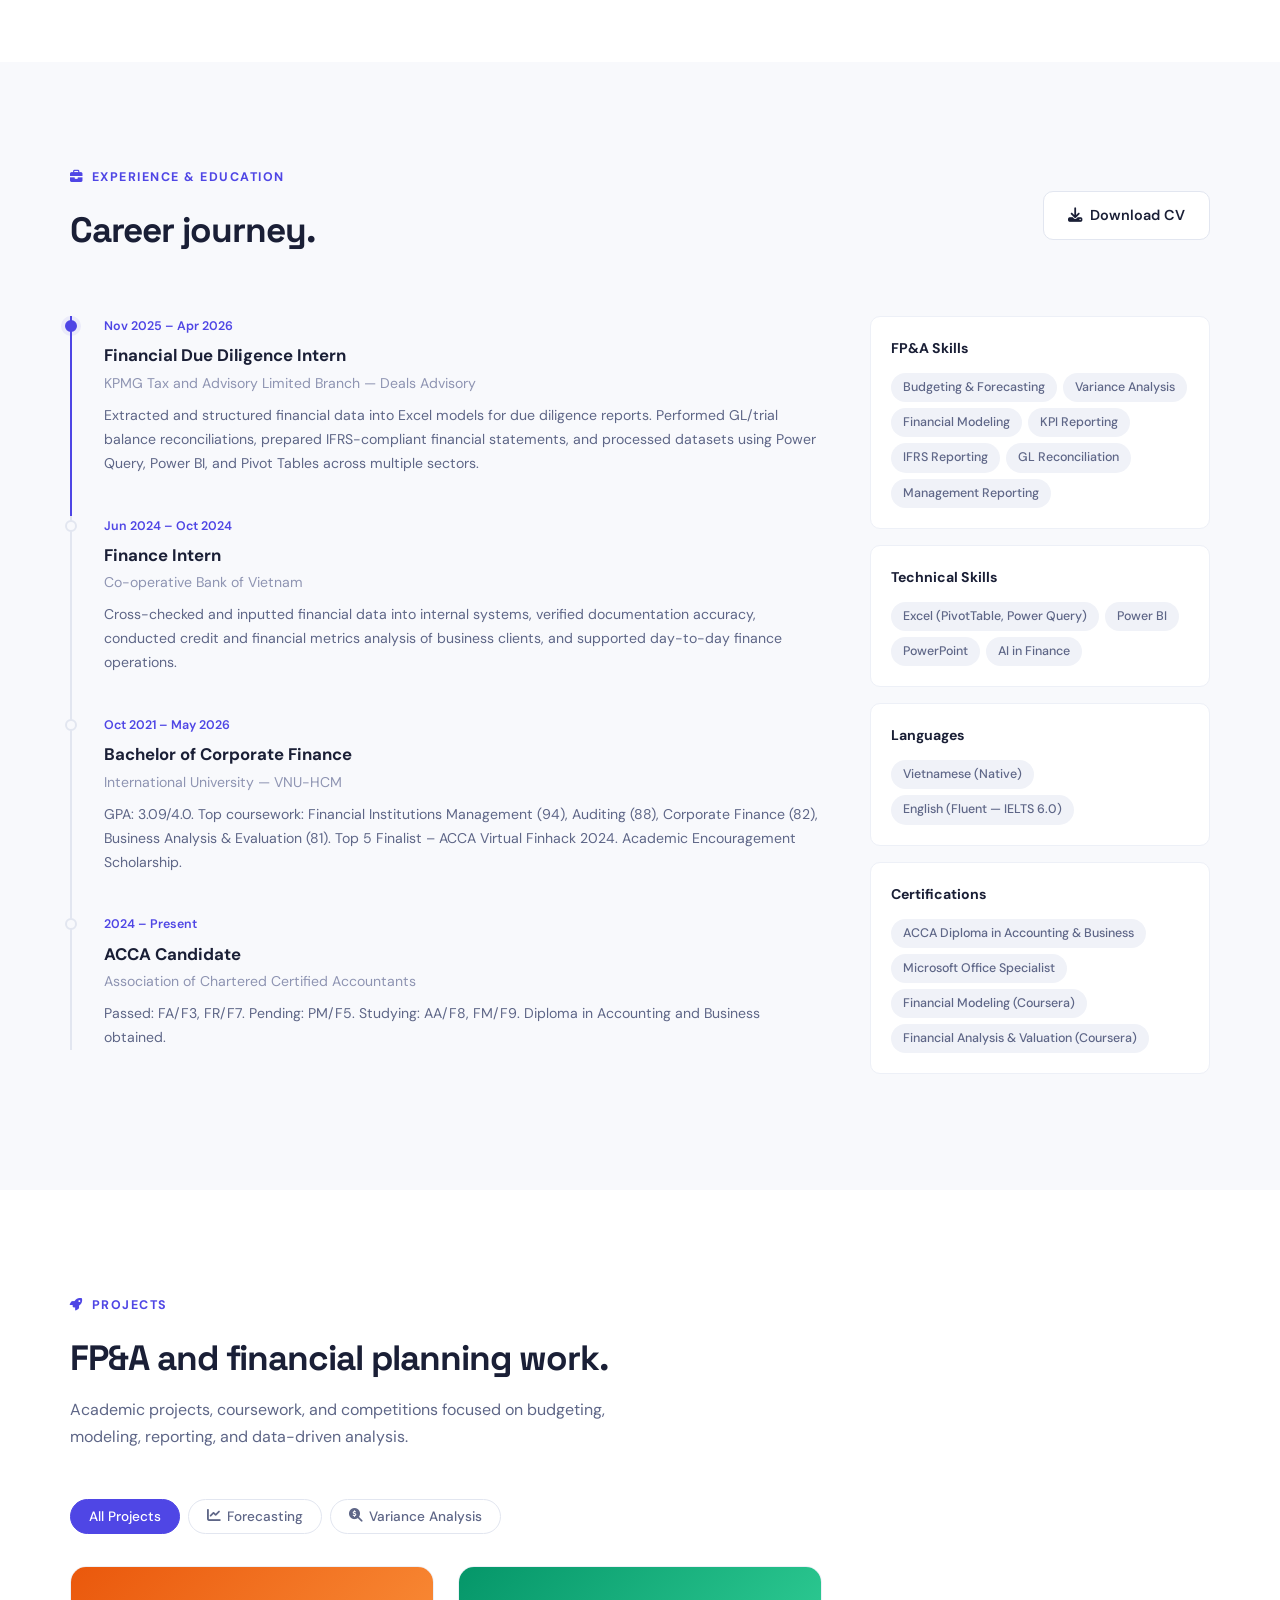
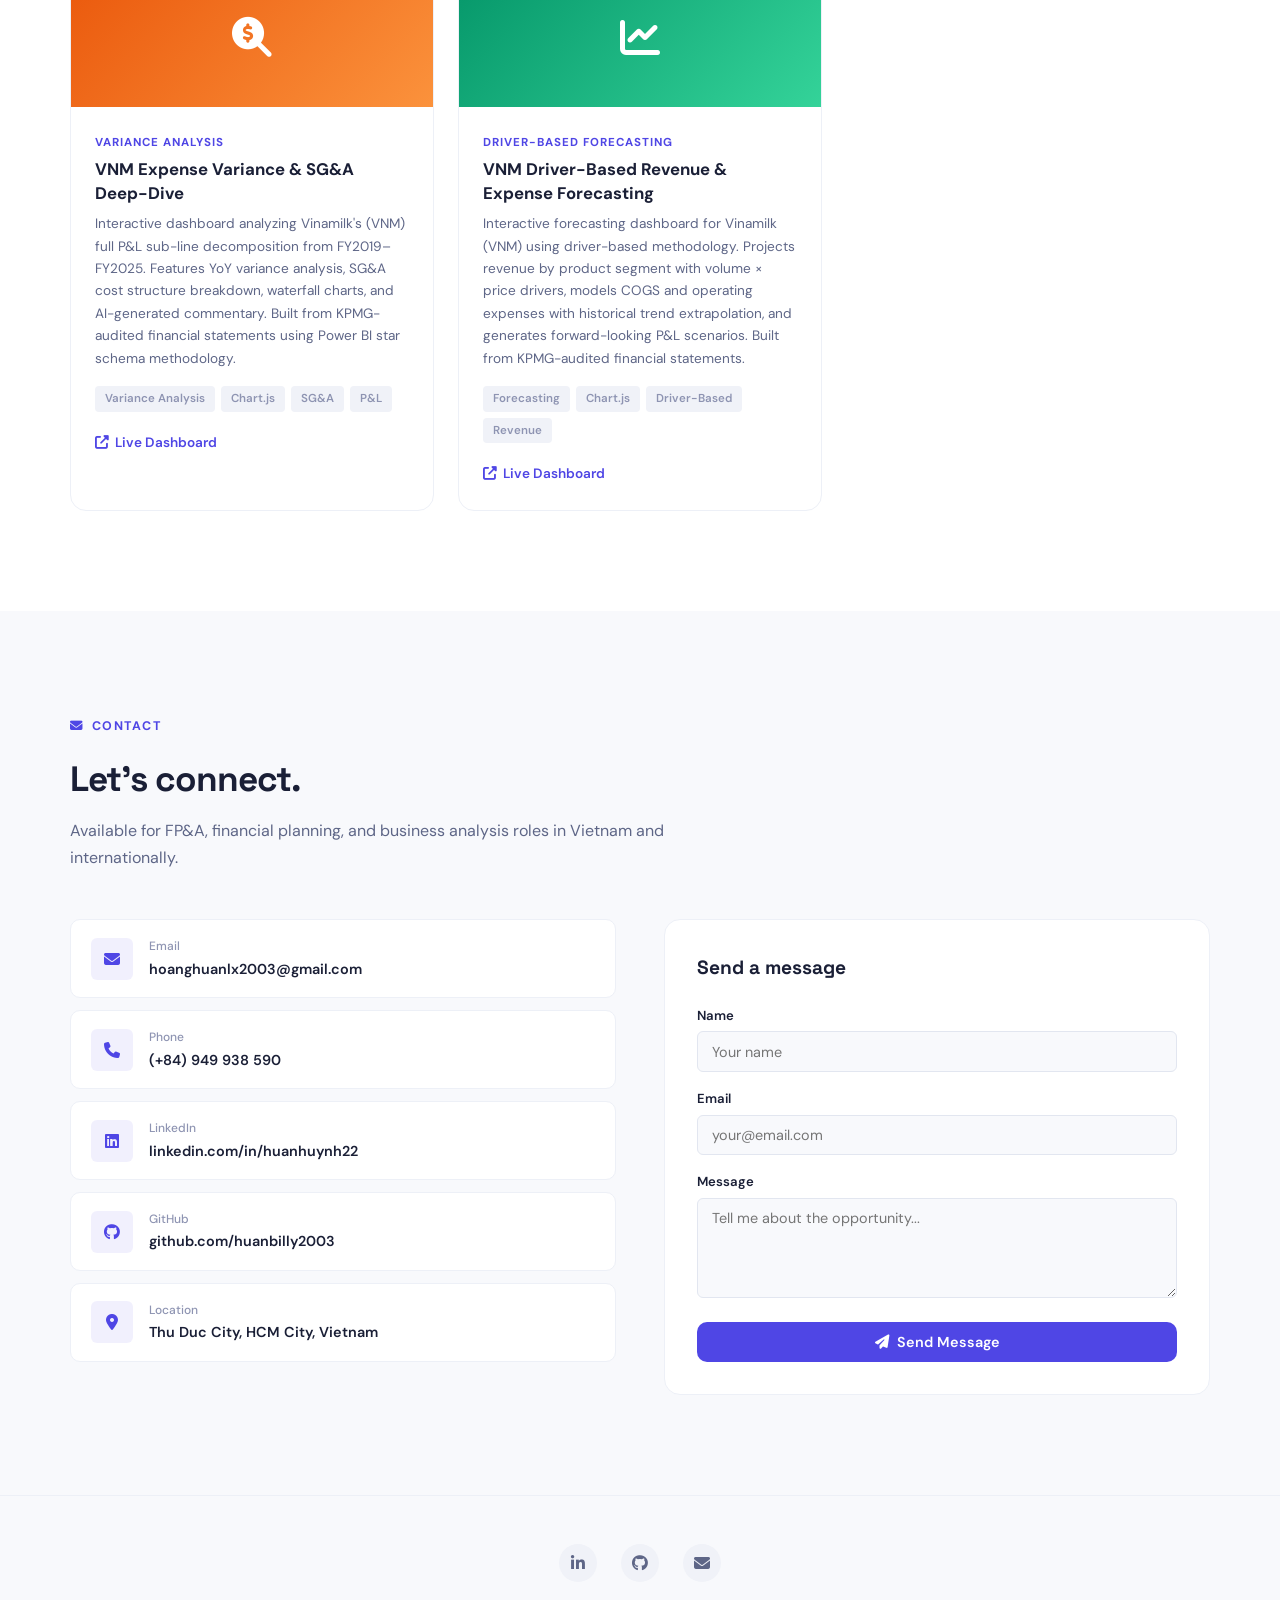
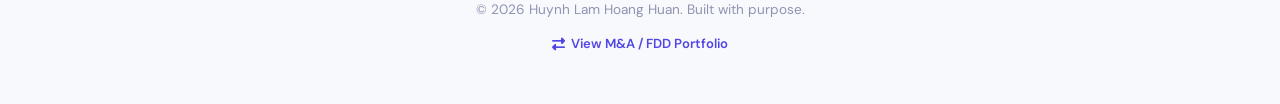
==== commit d9a61d29: "Remove old project cards, keep only Forecasting + Variance Analysis" ====
--- a/fpa.html
+++ b/fpa.html
@@ -547,81 +547,6 @@
         </div>
       </div>
 
-      <div class="project-card" data-category="model">
-        <div class="project-banner model"><i class="fas fa-chart-line"></i></div>
-        <div class="project-body">
-          <div class="project-cat">Financial Modeling</div>
-          <h3>3-Statement Financial Model &mdash; Binh Duong Water Environment JSC</h3>
-          <p>Built a full 3-statement model (P&L, BS, CF) with industry-aligned assumptions, horizontal &amp; vertical analysis, scenario simulation (best/worst case), and KPI evaluation. Scored 90/100.</p>
-          <div class="project-tools">
-            <span class="tool-tag">Excel</span>
-            <span class="tool-tag">Scenario Analysis</span>
-            <span class="tool-tag">3-Statement</span>
-          </div>
-          <a href="#" class="project-link"><i class="fab fa-github"></i> GitHub</a>
-        </div>
-      </div>
-
-      <div class="project-card" data-category="report">
-        <div class="project-banner report"><i class="fas fa-file-invoice-dollar"></i></div>
-        <div class="project-body">
-          <div class="project-cat">Financial Reporting</div>
-          <h3>Corporate Financial Statement Analysis</h3>
-          <p>Coursera-certified project analyzing financial statements using ratio analysis, trend identification, and performance benchmarking for investment decision support.</p>
-          <div class="project-tools">
-            <span class="tool-tag">Excel</span>
-            <span class="tool-tag">Ratio Analysis</span>
-            <span class="tool-tag">Coursera</span>
-          </div>
-          <a href="#" class="project-link"><i class="fas fa-certificate"></i> Certificate</a>
-        </div>
-      </div>
-
-      <div class="project-card" data-category="budget">
-        <div class="project-banner budget"><i class="fas fa-calculator"></i></div>
-        <div class="project-body">
-          <div class="project-cat">Budgeting & Planning</div>
-          <h3>KPMG &mdash; Multi-Sector Financial Data Structuring</h3>
-          <p>Structured financial data from target companies into Excel-based analytical models. Reconciled GL/trial balance accounts and prepared budget-ready financial summaries across real estate, manufacturing, energy, and confectionery sectors.</p>
-          <div class="project-tools">
-            <span class="tool-tag">Excel</span>
-            <span class="tool-tag">Power Query</span>
-            <span class="tool-tag">IFRS</span>
-            <span class="tool-tag">Power BI</span>
-          </div>
-          <a href="#" class="project-link"><i class="fas fa-lock"></i> Confidential</a>
-        </div>
-      </div>
-
-      <div class="project-card" data-category="report">
-        <div class="project-banner dashboard"><i class="fas fa-tachometer-alt"></i></div>
-        <div class="project-body">
-          <div class="project-cat">KPI Dashboard</div>
-          <h3>Co-op Bank &mdash; Financial Metrics & Credit Analysis</h3>
-          <p>Conducted credit and financial metrics analysis of business clients at Co-operative Bank of Vietnam. Verified data accuracy, cross-checked financial documentation, and supported operational reporting.</p>
-          <div class="project-tools">
-            <span class="tool-tag">Credit Analysis</span>
-            <span class="tool-tag">Data Verification</span>
-            <span class="tool-tag">Internal Systems</span>
-          </div>
-          <a href="#" class="project-link"><i class="fas fa-building"></i> Work Experience</a>
-        </div>
-      </div>
-
-      <div class="project-card" data-category="model">
-        <div class="project-banner forecast"><i class="fas fa-trophy"></i></div>
-        <div class="project-body">
-          <div class="project-cat">Competition</div>
-          <h3>ACCA Virtual Finhack 2024 &mdash; Top 5 Finalist</h3>
-          <p>National finance competition by ACCA Vietnam. Delivered financial analysis, budget planning presentations, and team-based problem-solving under time pressure. Reached Top 5 out of all participating teams.</p>
-          <div class="project-tools">
-            <span class="tool-tag">Financial Analysis</span>
-            <span class="tool-tag">Presentation</span>
-            <span class="tool-tag">Teamwork</span>
-          </div>
-          <a href="#" class="project-link"><i class="fas fa-award"></i> Achievement</a>
-        </div>
-      </div>
 
     </div>
   </div>
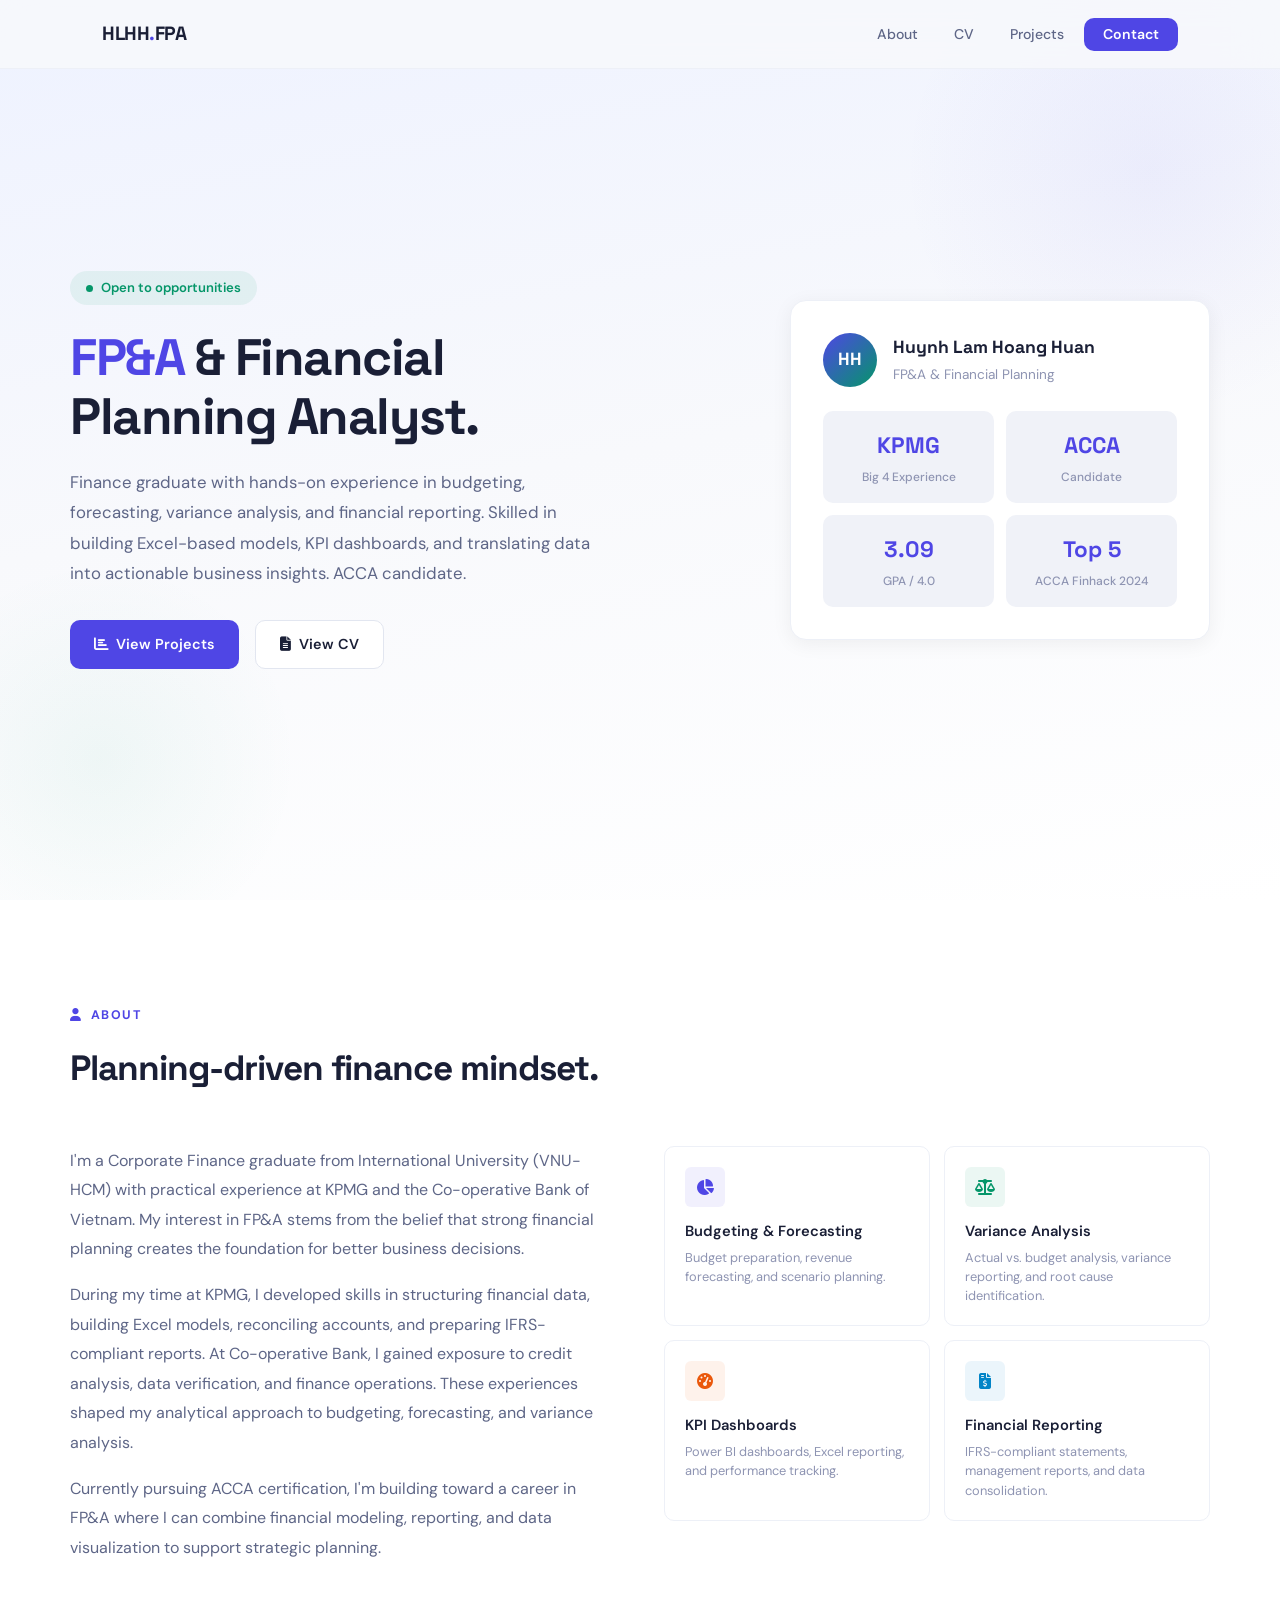
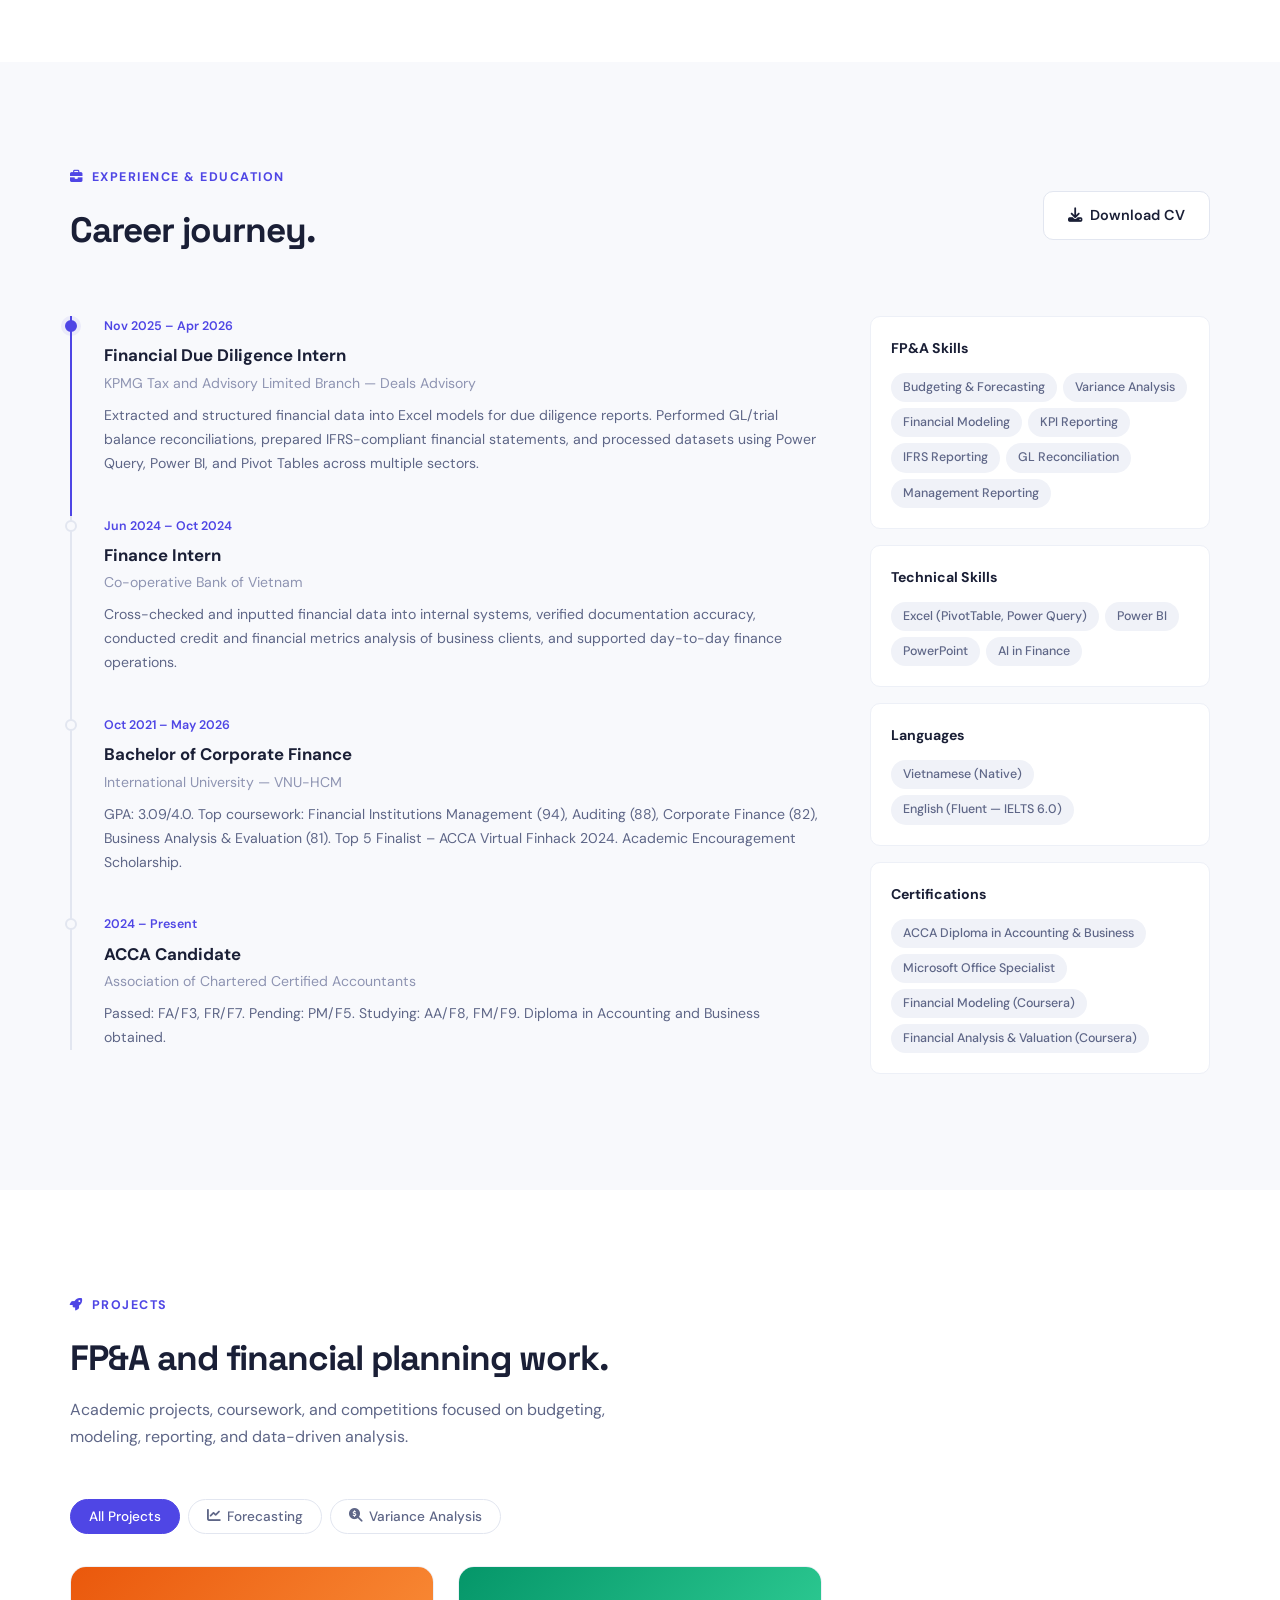
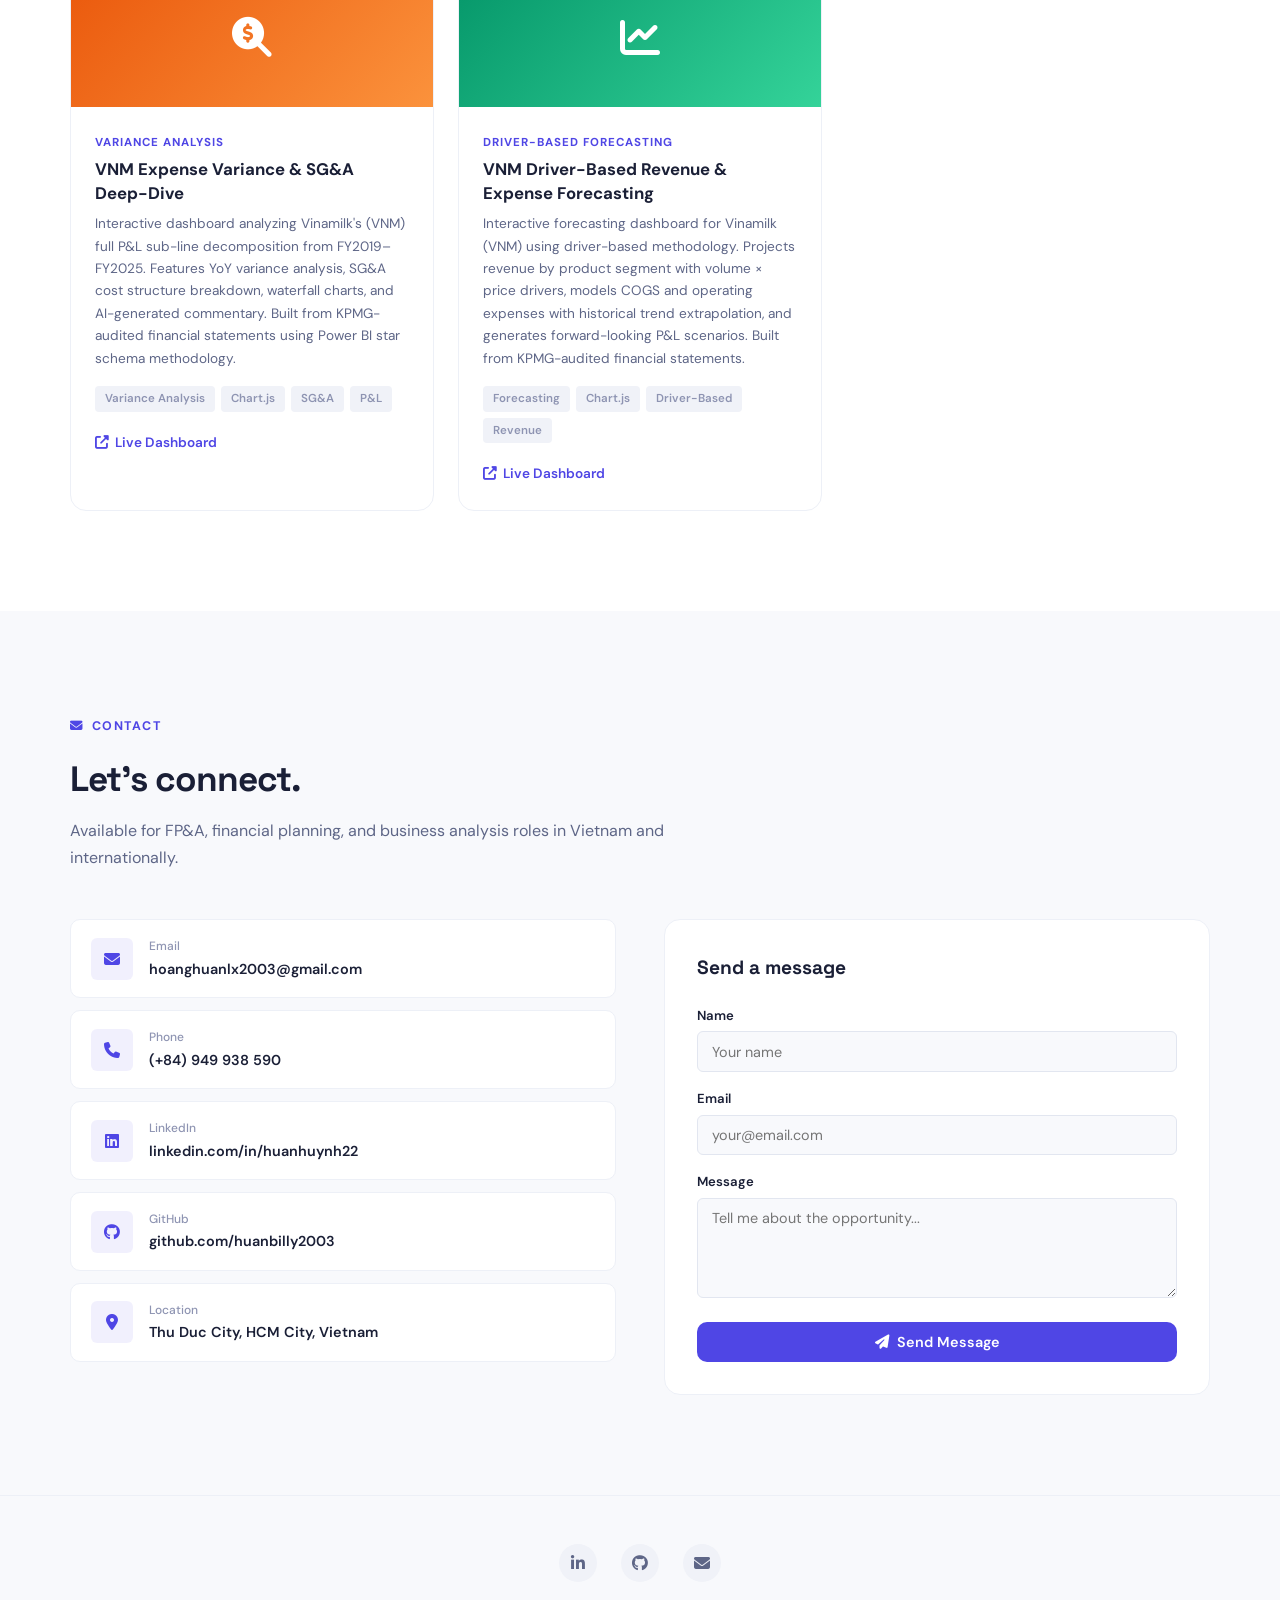
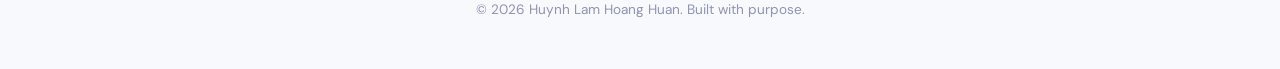
==== commit e8d425c5: "Remove M&A/FDD portfolio link from footer" ====
--- a/fpa.html
+++ b/fpa.html
@@ -615,7 +615,6 @@
     <a href="mailto:hoanghuanlx2003@gmail.com" aria-label="Email"><i class="fas fa-envelope"></i></a>
   </div>
   <p>&copy; 2026 Huynh Lam Hoang Huan. Built with purpose.</p>
-  <a href="index.html" class="switch-link"><i class="fas fa-exchange-alt"></i> View M&A / FDD Portfolio</a>
 </footer>
 
 <script>
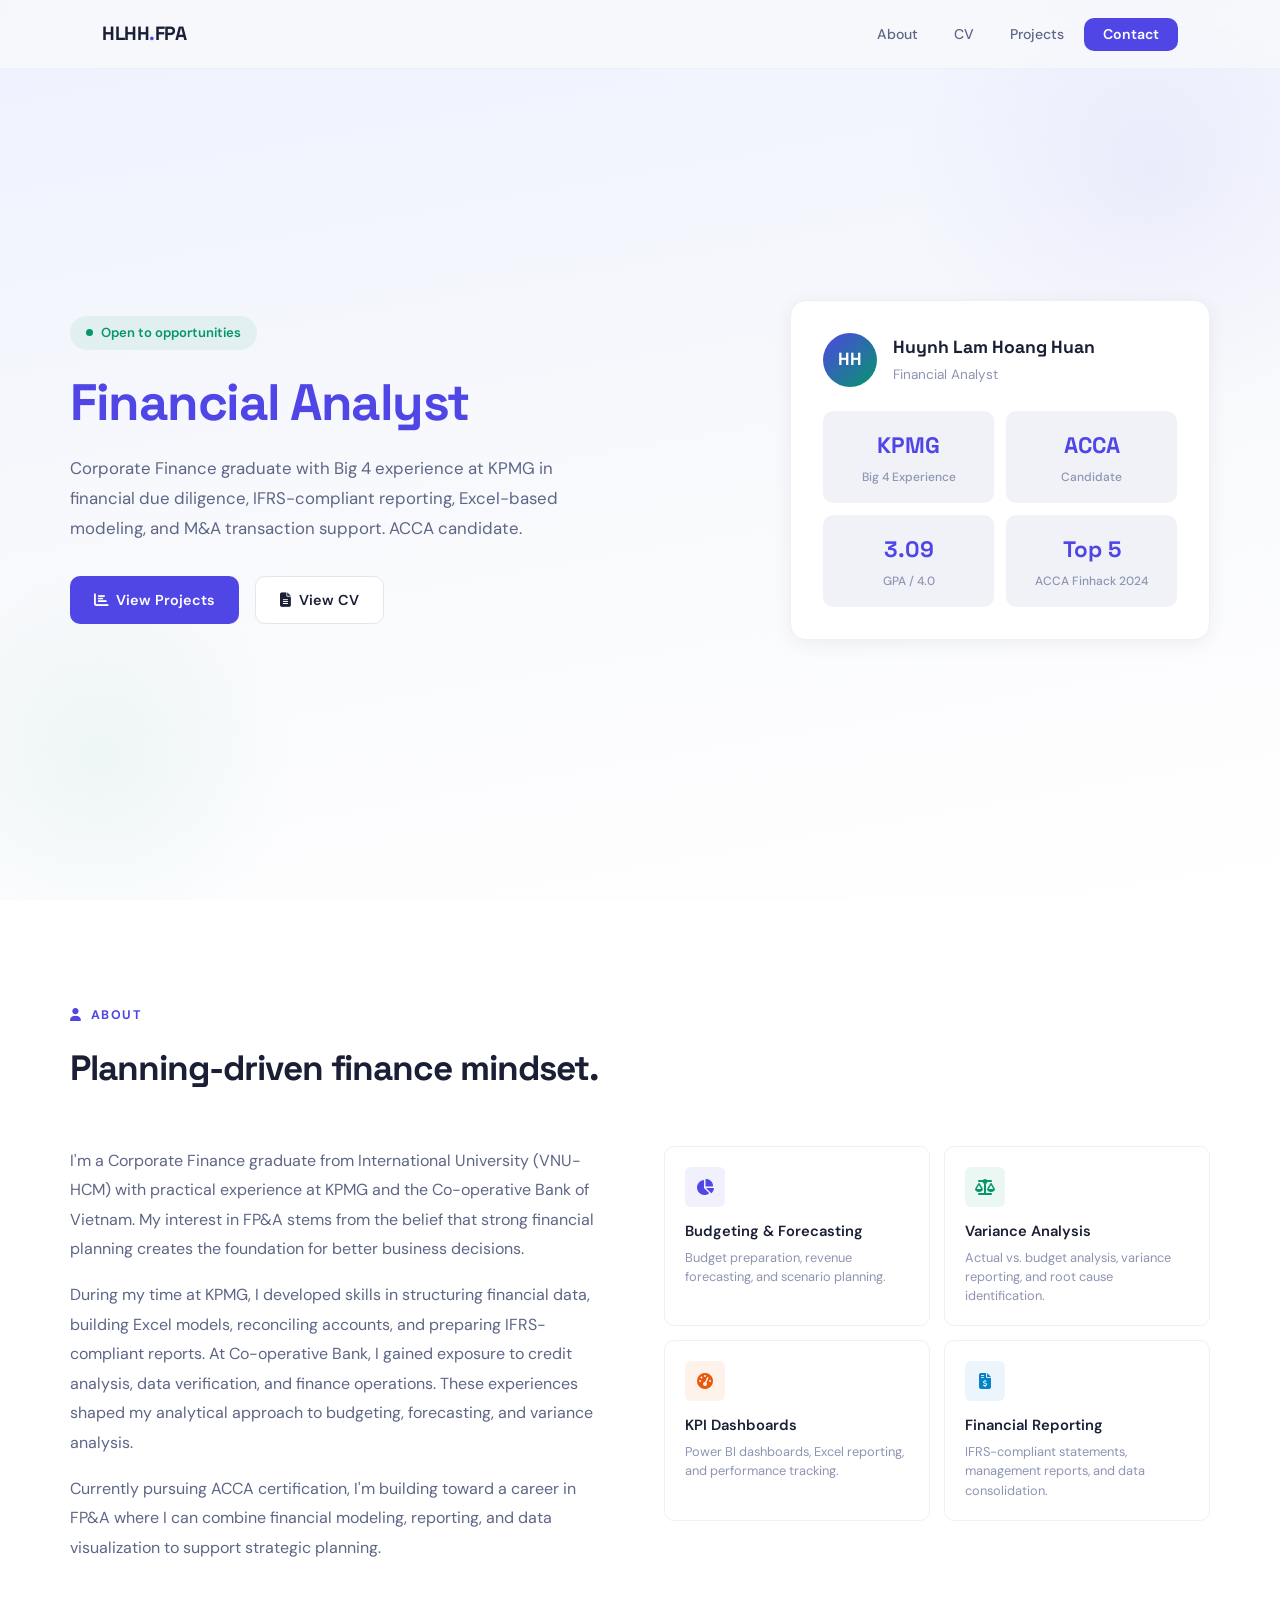
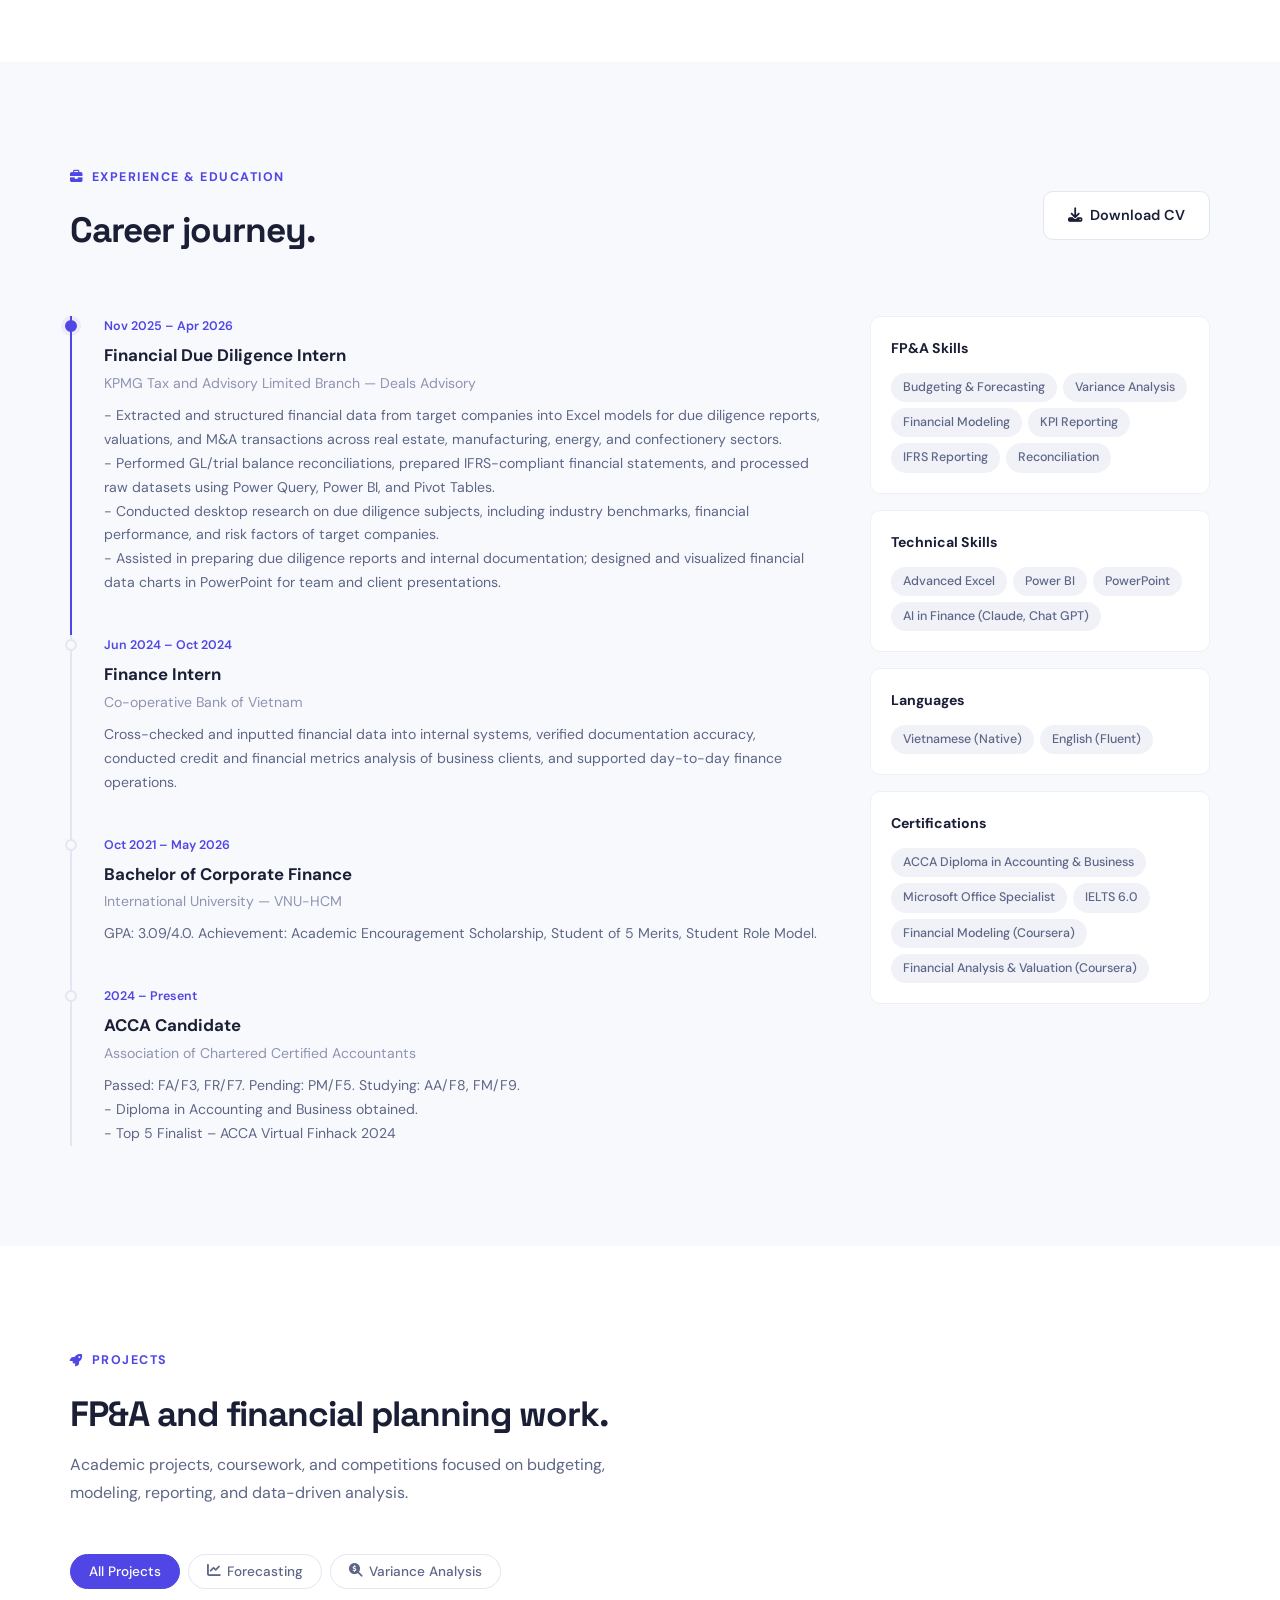
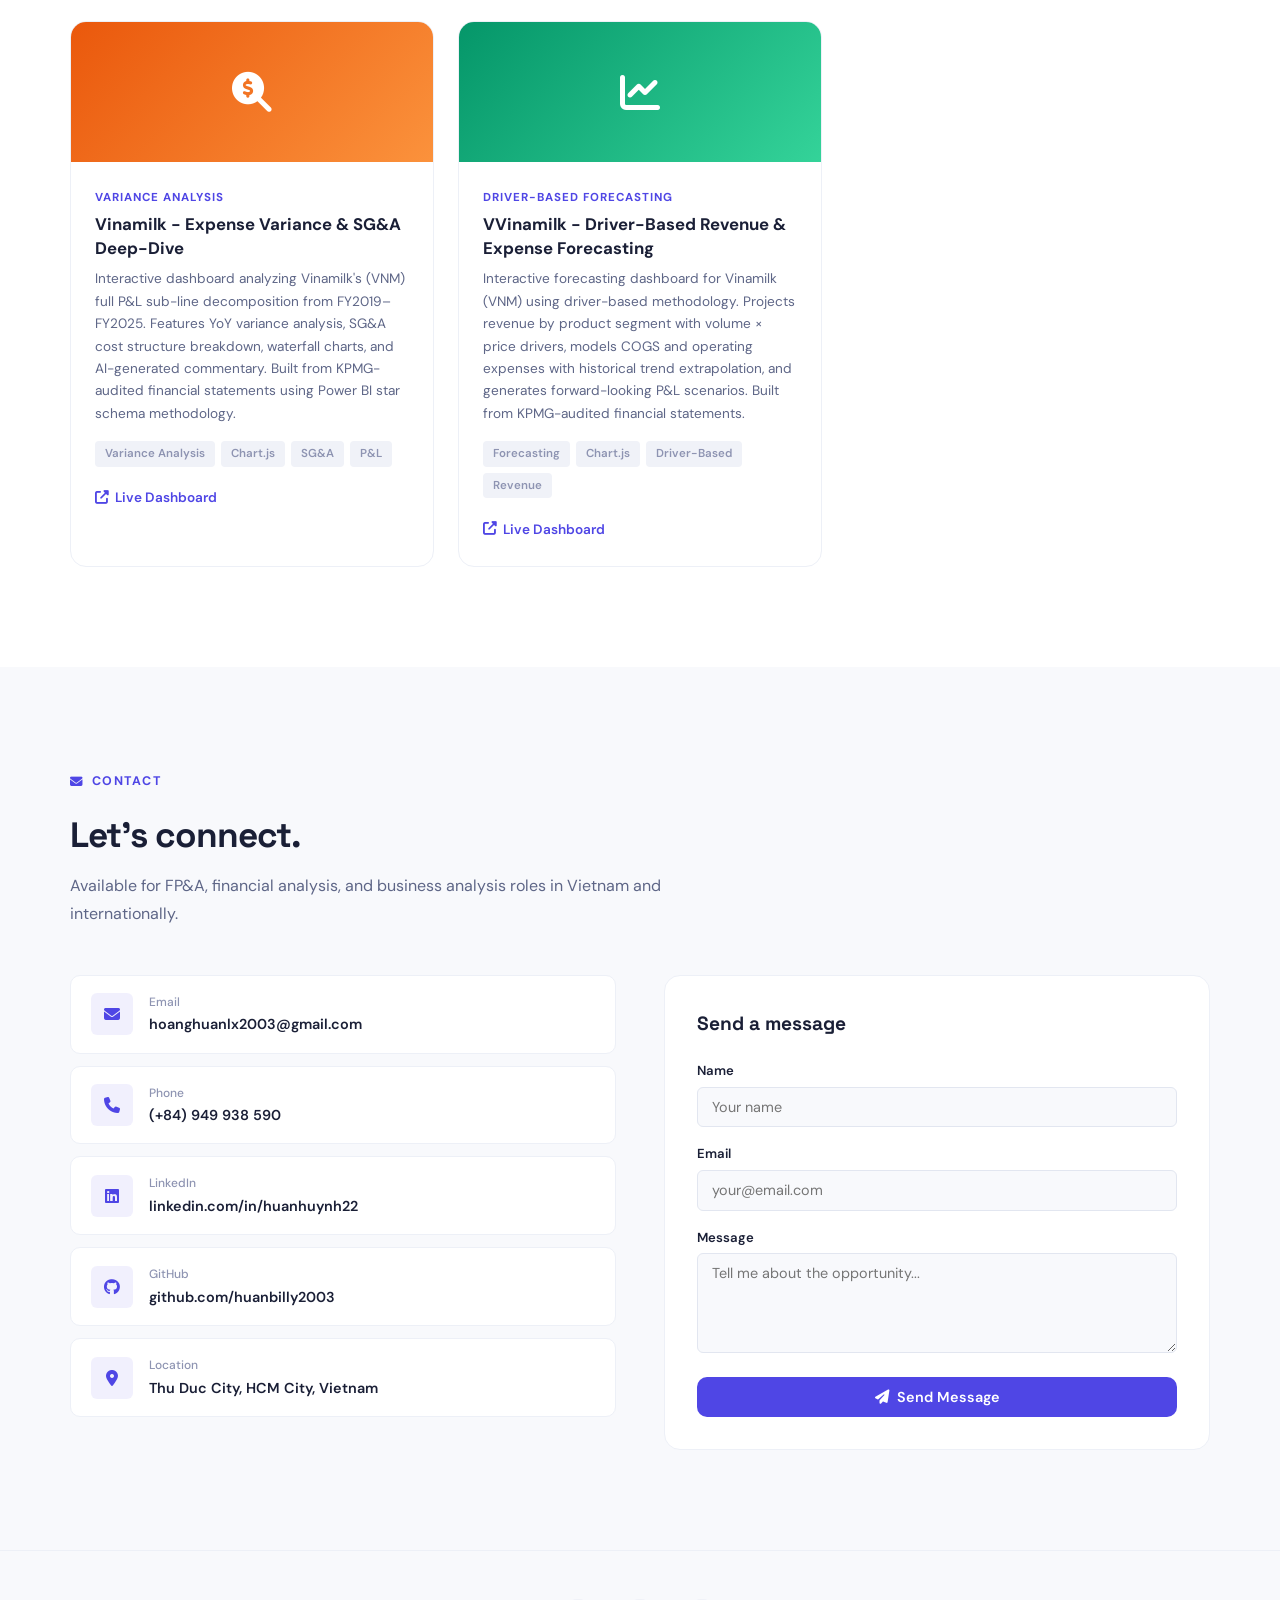
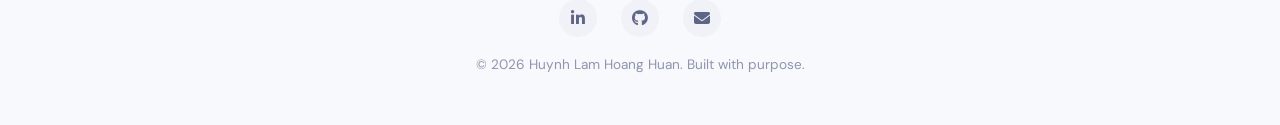
==== commit 433a7f68: "Fix CV bullet points line breaks" ====
--- a/fpa.html
+++ b/fpa.html
@@ -336,9 +336,9 @@
   <div class="hero-inner">
     <div class="hero-content">
       <div class="hero-badge">Open to opportunities</div>
-      <h1><em>FP&A</em> &amp; Financial<br>Planning Analyst.</h1>
+      <h1><em>Financial Analyst</em></h1>
       <p class="hero-desc">
-        Finance graduate with hands-on experience in budgeting, forecasting, variance analysis, and financial reporting. Skilled in building Excel-based models, KPI dashboards, and translating data into actionable business insights. ACCA candidate.
+        Corporate Finance graduate with Big 4 experience at KPMG in financial due diligence, IFRS-compliant reporting, Excel-based modeling, and M&A transaction support. ACCA candidate.
       </p>
       <div class="hero-btns">
         <a href="#projects" class="btn btn-primary"><i class="fas fa-chart-bar"></i> View Projects</a>
@@ -350,7 +350,7 @@
         <div class="profile-avatar">HH</div>
         <div>
           <div class="profile-name">Huynh Lam Hoang Huan</div>
-          <div class="profile-role">FP&A &amp; Financial Planning</div>
+          <div class="profile-role">Financial Analyst</div>
         </div>
       </div>
       <div class="stats-grid">
@@ -431,7 +431,7 @@
           <div class="timeline-date">Nov 2025 &ndash; Apr 2026</div>
           <div class="timeline-role">Financial Due Diligence Intern</div>
           <div class="timeline-company">KPMG Tax and Advisory Limited Branch &mdash; Deals Advisory</div>
-          <div class="timeline-desc">Extracted and structured financial data into Excel models for due diligence reports. Performed GL/trial balance reconciliations, prepared IFRS-compliant financial statements, and processed datasets using Power Query, Power BI, and Pivot Tables across multiple sectors.</div>
+          <div class="timeline-desc">- Extracted and structured financial data from target companies into Excel models for due diligence reports, valuations, and M&A transactions across real estate, manufacturing, energy, and confectionery sectors.<br>- Performed GL/trial balance reconciliations, prepared IFRS-compliant financial statements, and processed raw datasets using Power Query, Power BI, and Pivot Tables.<br>- Conducted desktop research on due diligence subjects, including industry benchmarks, financial performance, and risk factors of target companies.<br>- Assisted in preparing due diligence reports and internal documentation; designed and visualized financial data charts in PowerPoint for team and client presentations.</div>
         </div>
         <div class="timeline-item">
           <div class="timeline-dot"></div>
@@ -445,14 +445,14 @@
           <div class="timeline-date">Oct 2021 &ndash; May 2026</div>
           <div class="timeline-role">Bachelor of Corporate Finance</div>
           <div class="timeline-company">International University &mdash; VNU-HCM</div>
-          <div class="timeline-desc">GPA: 3.09/4.0. Top coursework: Financial Institutions Management (94), Auditing (88), Corporate Finance (82), Business Analysis & Evaluation (81). Top 5 Finalist &ndash; ACCA Virtual Finhack 2024. Academic Encouragement Scholarship.</div>
+          <div class="timeline-desc">GPA: 3.09/4.0. Achievement: Academic Encouragement Scholarship, Student of 5 Merits, Student Role Model.</div>
         </div>
         <div class="timeline-item">
           <div class="timeline-dot"></div>
           <div class="timeline-date">2024 &ndash; Present</div>
           <div class="timeline-role">ACCA Candidate</div>
           <div class="timeline-company">Association of Chartered Certified Accountants</div>
-          <div class="timeline-desc">Passed: FA/F3, FR/F7. Pending: PM/F5. Studying: AA/F8, FM/F9. Diploma in Accounting and Business obtained.</div>
+          <div class="timeline-desc">Passed: FA/F3, FR/F7. Pending: PM/F5. Studying: AA/F8, FM/F9.<br>- Diploma in Accounting and Business obtained.<br>- Top 5 Finalist – ACCA Virtual Finhack 2024</div>
         </div>
       </div>
       <div class="cv-sidebar">
@@ -464,24 +464,23 @@
             <span class="tag">Financial Modeling</span>
             <span class="tag">KPI Reporting</span>
             <span class="tag">IFRS Reporting</span>
-            <span class="tag">GL Reconciliation</span>
-            <span class="tag">Management Reporting</span>
+            <span class="tag">Reconciliation</span>
           </div>
         </div>
         <div class="sidebar-card">
           <h4>Technical Skills</h4>
           <div class="tag-list">
-            <span class="tag">Excel (PivotTable, Power Query)</span>
+            <span class="tag">Advanced Excel</span>
             <span class="tag">Power BI</span>
             <span class="tag">PowerPoint</span>
-            <span class="tag">AI in Finance</span>
+            <span class="tag">AI in Finance (Claude, Chat GPT)</span>
           </div>
         </div>
         <div class="sidebar-card">
           <h4>Languages</h4>
           <div class="tag-list">
             <span class="tag">Vietnamese (Native)</span>
-            <span class="tag">English (Fluent &mdash; IELTS 6.0)</span>
+            <span class="tag">English (Fluent)</span>
           </div>
         </div>
         <div class="sidebar-card">
@@ -489,6 +488,7 @@
           <div class="tag-list">
             <span class="tag">ACCA Diploma in Accounting & Business</span>
             <span class="tag">Microsoft Office Specialist</span>
+            <span class="tag">IELTS 6.0</span>
             <span class="tag">Financial Modeling (Coursera)</span>
             <span class="tag">Financial Analysis & Valuation (Coursera)</span>
           </div>
@@ -519,7 +519,7 @@
         <div class="project-banner dashboard"><i class="fas fa-search-dollar"></i></div>
         <div class="project-body">
           <div class="project-cat">Variance Analysis</div>
-          <h3>VNM Expense Variance &amp; SG&A Deep-Dive</h3>
+          <h3>Vinamilk - Expense Variance &amp; SG&A Deep-Dive</h3>
           <p>Interactive dashboard analyzing Vinamilk's (VNM) full P&L sub-line decomposition from FY2019&ndash;FY2025. Features YoY variance analysis, SG&A cost structure breakdown, waterfall charts, and AI-generated commentary. Built from KPMG-audited financial statements using Power BI star schema methodology.</p>
           <div class="project-tools">
             <span class="tool-tag">Variance Analysis</span>
@@ -535,7 +535,7 @@
         <div class="project-banner forecast"><i class="fas fa-chart-line"></i></div>
         <div class="project-body">
           <div class="project-cat">Driver-Based Forecasting</div>
-          <h3>VNM Driver-Based Revenue &amp; Expense Forecasting</h3>
+          <h3>VVinamilk - Driver-Based Revenue &amp; Expense Forecasting</h3>
           <p>Interactive forecasting dashboard for Vinamilk (VNM) using driver-based methodology. Projects revenue by product segment with volume &times; price drivers, models COGS and operating expenses with historical trend extrapolation, and generates forward-looking P&amp;L scenarios. Built from KPMG-audited financial statements.</p>
           <div class="project-tools">
             <span class="tool-tag">Forecasting</span>
@@ -558,7 +558,7 @@
     <div class="section-head">
       <div class="section-label"><i class="fas fa-envelope"></i> Contact</div>
       <h2 class="section-title">Let's connect.</h2>
-      <p class="section-desc">Available for FP&A, financial planning, and business analysis roles in Vietnam and internationally.</p>
+      <p class="section-desc">Available for FP&A, financial analysis, and business analysis roles in Vietnam and internationally.</p>
     </div>
     <div class="contact-grid">
       <div>
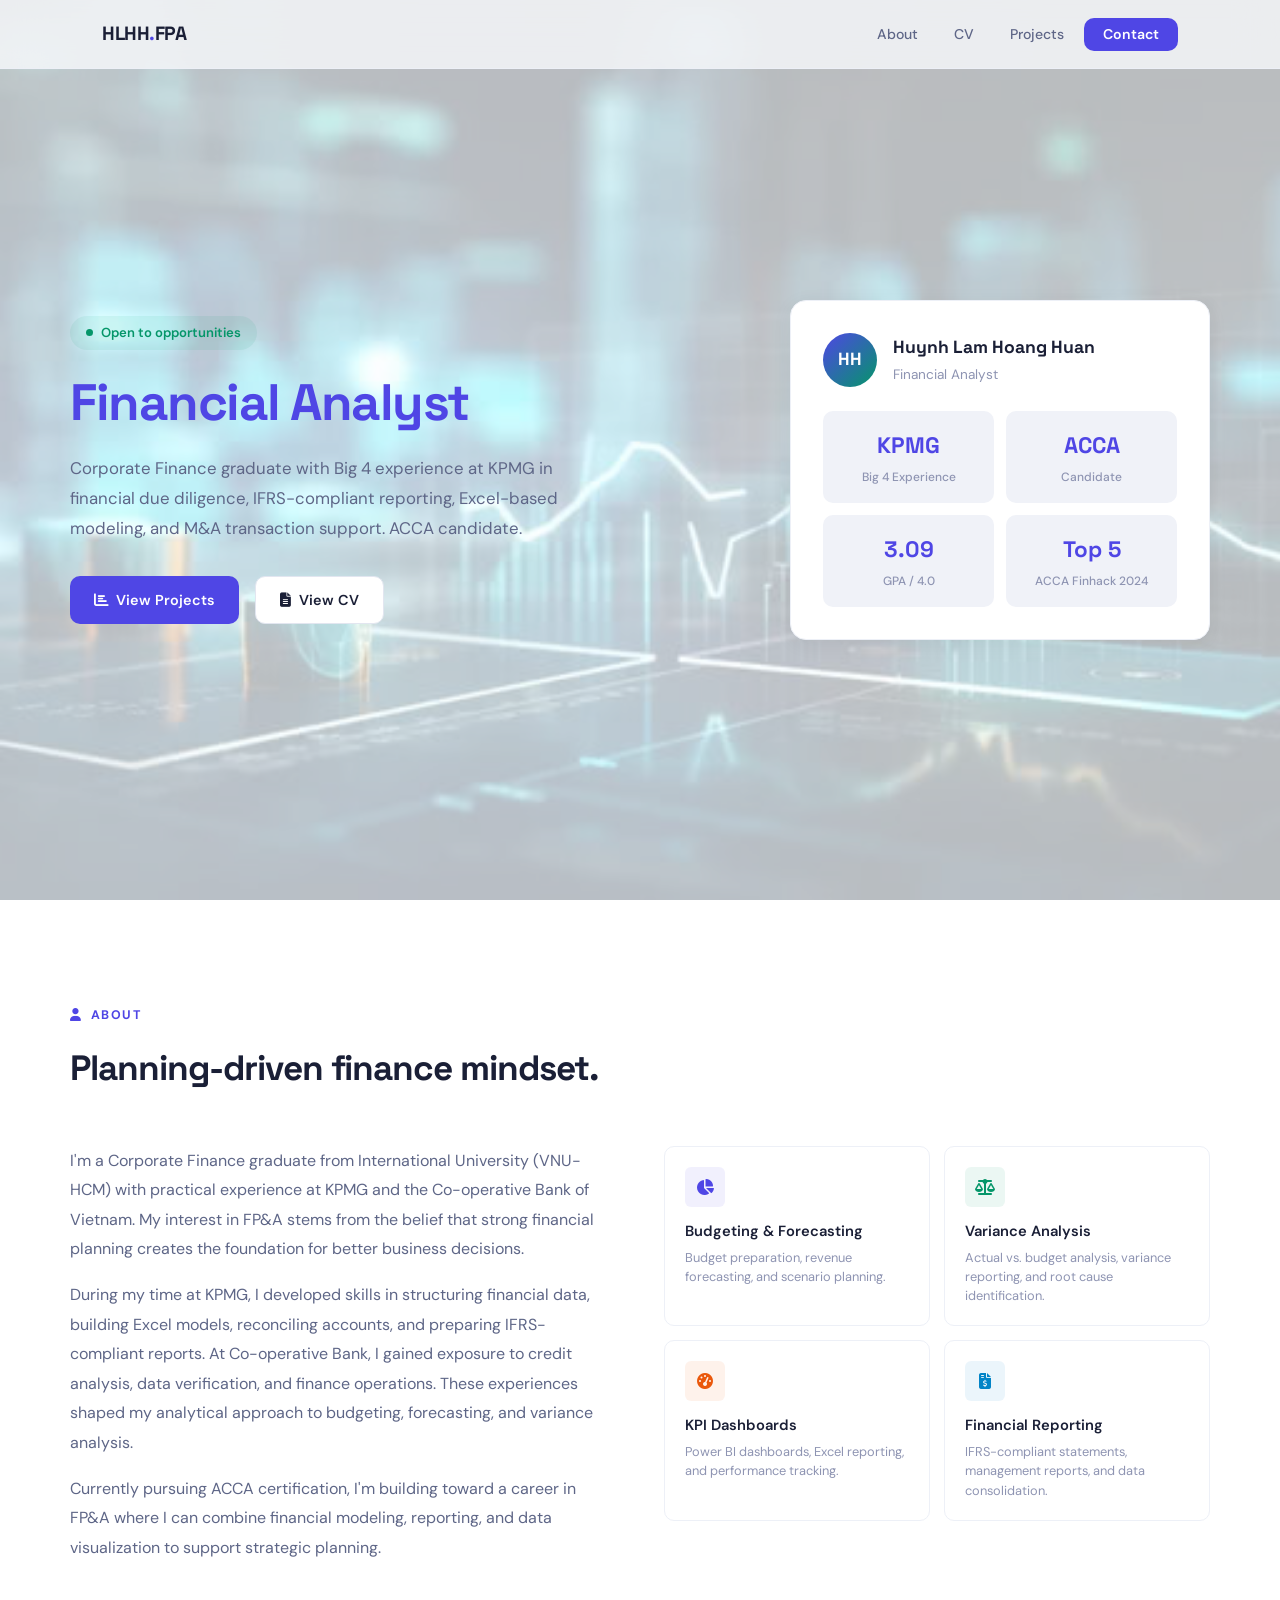
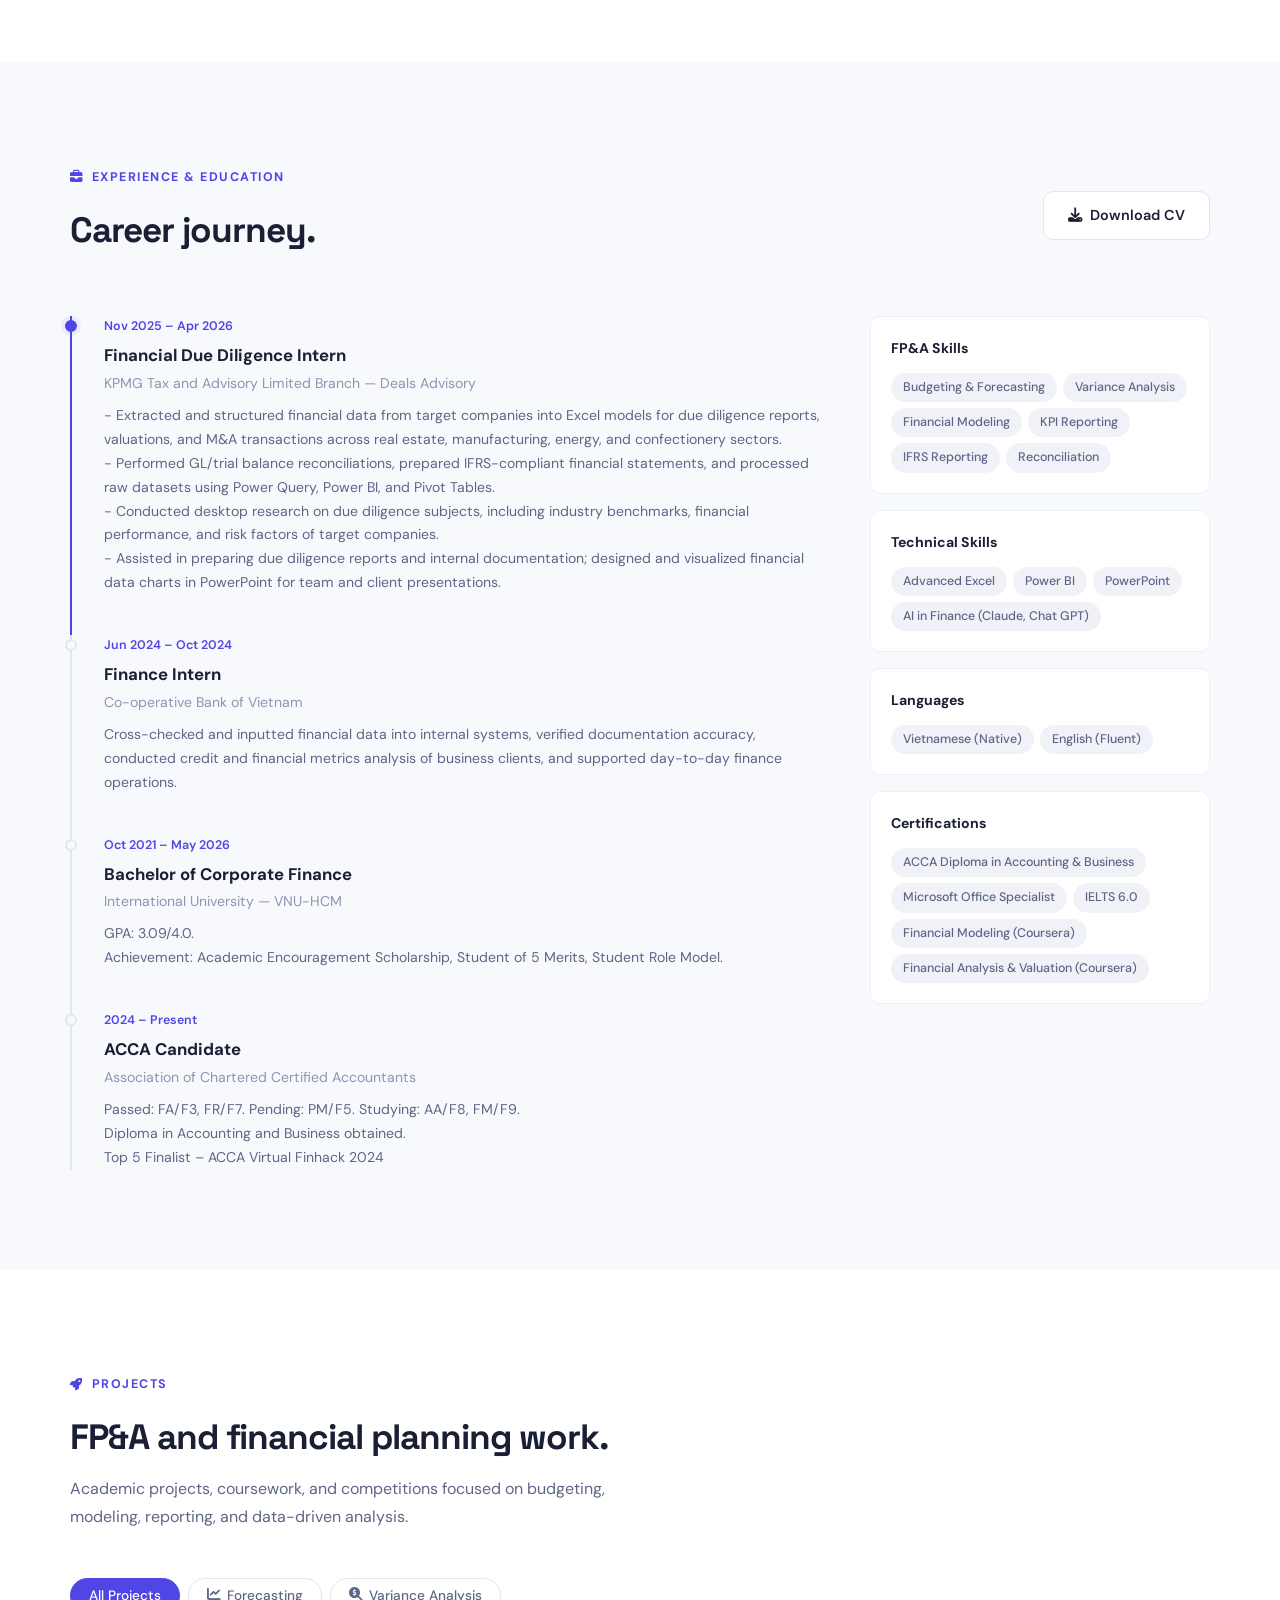
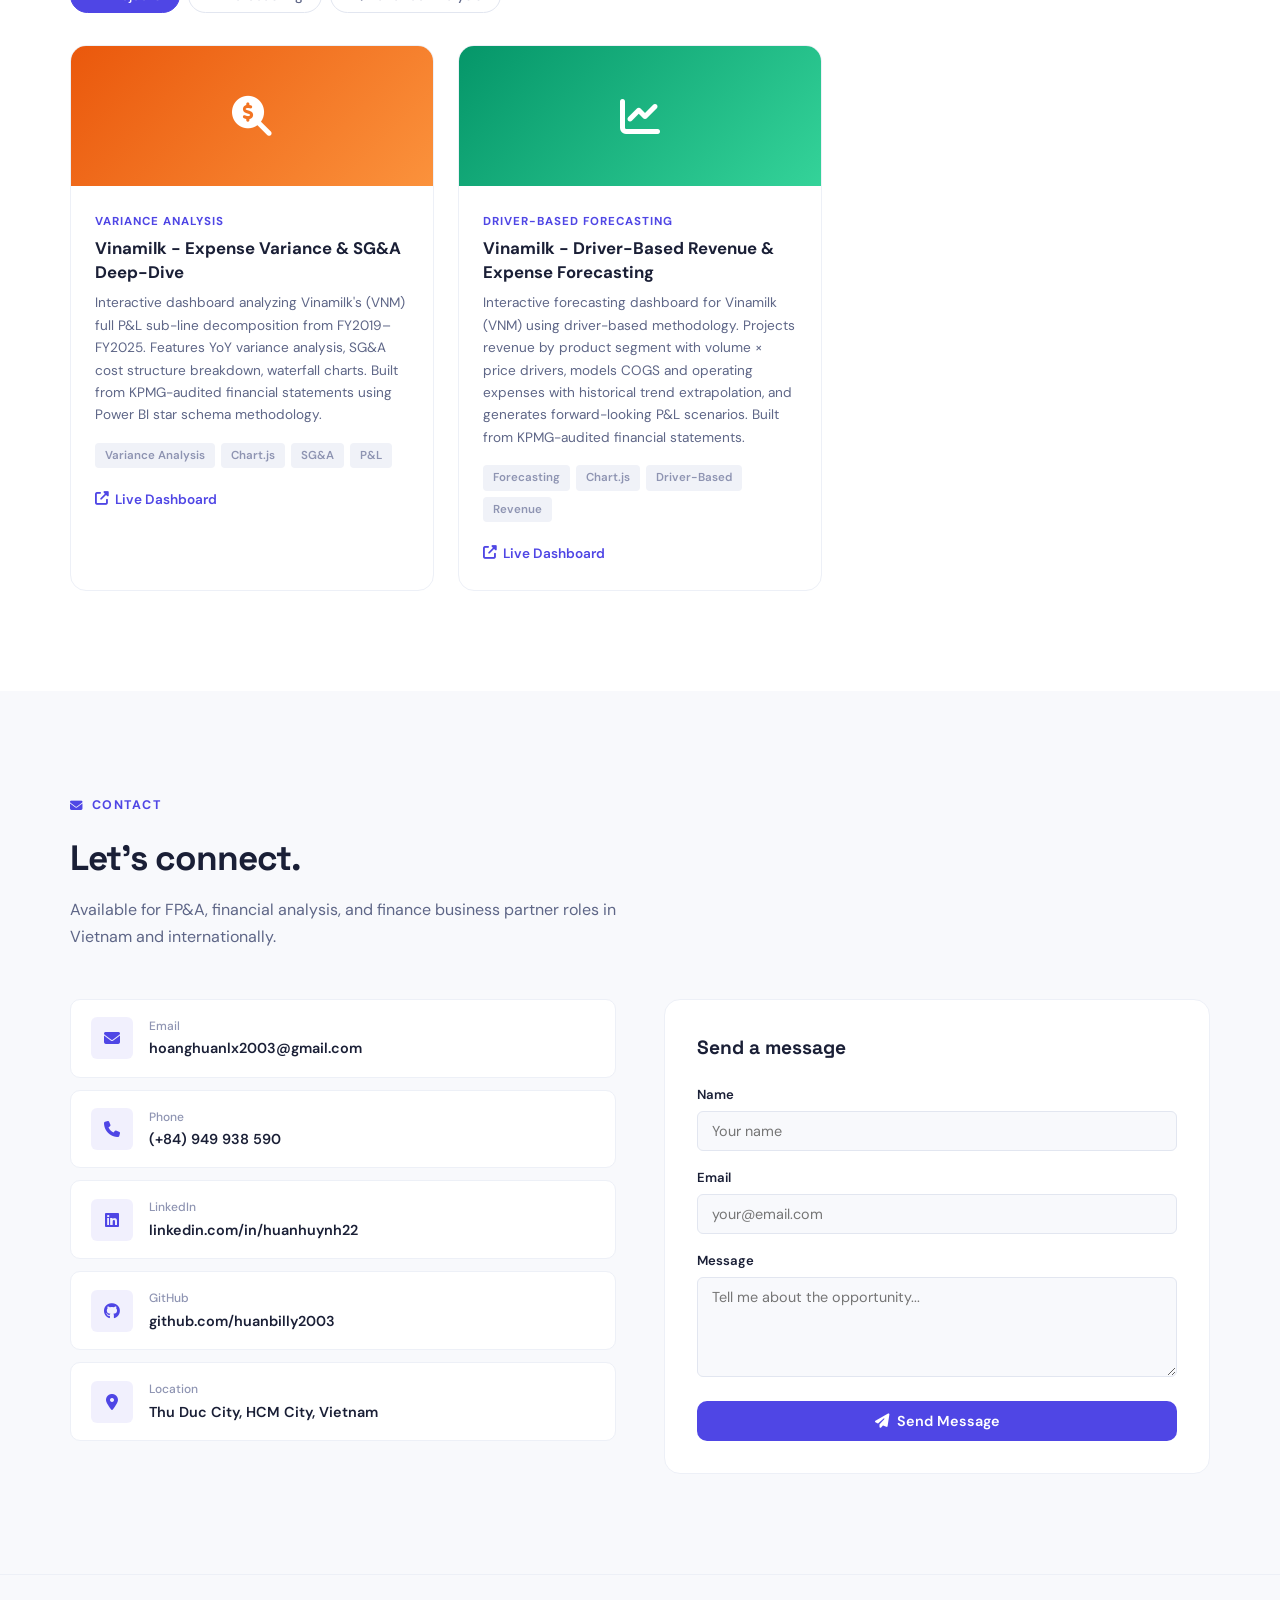
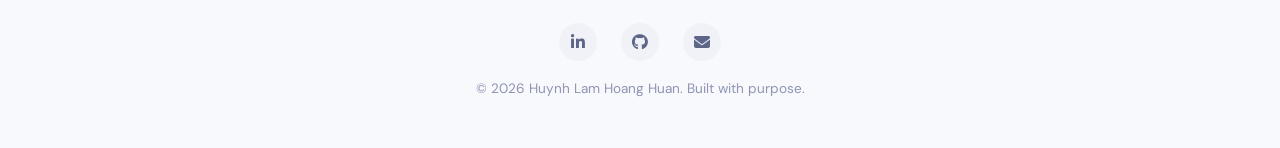
==== commit aac773b3: "Add hero background image" ====
--- a/fpa.html
+++ b/fpa.html
@@ -81,18 +81,14 @@
     .hero {
       min-height: 100vh; display: flex; align-items: center;
       padding: 120px 2rem 80px; position: relative;
-      background: linear-gradient(170deg, #eef2ff 0%, #f8f9fc 50%, #fff 100%);
-    }
-    .hero::before {
-      content: ''; position: absolute; top: -80px; right: -120px;
-      width: 500px; height: 500px; border-radius: 50%;
-      background: radial-gradient(circle, rgba(79,70,229,0.06) 0%, transparent 70%);
+      background: url('hero-bg.jpg') center/cover no-repeat fixed;
     }
     .hero::after {
-      content: ''; position: absolute; bottom: -60px; left: -100px;
-      width: 400px; height: 400px; border-radius: 50%;
-      background: radial-gradient(circle, rgba(5,150,105,0.05) 0%, transparent 70%);
-    }
+      content: ''; position: absolute; inset: 0;
+      background: rgba(255,255,255,0.72);
+      z-index: 0;
+    }
+    .hero > * { position: relative; z-index: 1; }
     .hero-inner { max-width: 1140px; margin: 0 auto; width: 100%; display: grid; grid-template-columns: 1fr 420px; gap: 4rem; align-items: center; position: relative; z-index: 1; }
     .hero-badge {
       display: inline-flex; align-items: center; gap: 8px;
@@ -445,14 +441,14 @@
           <div class="timeline-date">Oct 2021 &ndash; May 2026</div>
           <div class="timeline-role">Bachelor of Corporate Finance</div>
           <div class="timeline-company">International University &mdash; VNU-HCM</div>
-          <div class="timeline-desc">GPA: 3.09/4.0. Achievement: Academic Encouragement Scholarship, Student of 5 Merits, Student Role Model.</div>
+          <div class="timeline-desc">GPA: 3.09/4.0.<br> Achievement: Academic Encouragement Scholarship, Student of 5 Merits, Student Role Model.</div>
         </div>
         <div class="timeline-item">
           <div class="timeline-dot"></div>
           <div class="timeline-date">2024 &ndash; Present</div>
           <div class="timeline-role">ACCA Candidate</div>
           <div class="timeline-company">Association of Chartered Certified Accountants</div>
-          <div class="timeline-desc">Passed: FA/F3, FR/F7. Pending: PM/F5. Studying: AA/F8, FM/F9.<br>- Diploma in Accounting and Business obtained.<br>- Top 5 Finalist – ACCA Virtual Finhack 2024</div>
+          <div class="timeline-desc">Passed: FA/F3, FR/F7. Pending: PM/F5. Studying: AA/F8, FM/F9.<br>Diploma in Accounting and Business obtained.<br>Top 5 Finalist – ACCA Virtual Finhack 2024</div>
         </div>
       </div>
       <div class="cv-sidebar">
@@ -520,7 +516,7 @@
         <div class="project-body">
           <div class="project-cat">Variance Analysis</div>
           <h3>Vinamilk - Expense Variance &amp; SG&A Deep-Dive</h3>
-          <p>Interactive dashboard analyzing Vinamilk's (VNM) full P&L sub-line decomposition from FY2019&ndash;FY2025. Features YoY variance analysis, SG&A cost structure breakdown, waterfall charts, and AI-generated commentary. Built from KPMG-audited financial statements using Power BI star schema methodology.</p>
+          <p>Interactive dashboard analyzing Vinamilk's (VNM) full P&L sub-line decomposition from FY2019&ndash;FY2025. Features YoY variance analysis, SG&A cost structure breakdown, waterfall charts. Built from KPMG-audited financial statements using Power BI star schema methodology.</p>
           <div class="project-tools">
             <span class="tool-tag">Variance Analysis</span>
             <span class="tool-tag">Chart.js</span>
@@ -535,7 +531,7 @@
         <div class="project-banner forecast"><i class="fas fa-chart-line"></i></div>
         <div class="project-body">
           <div class="project-cat">Driver-Based Forecasting</div>
-          <h3>VVinamilk - Driver-Based Revenue &amp; Expense Forecasting</h3>
+          <h3>Vinamilk - Driver-Based Revenue &amp; Expense Forecasting</h3>
           <p>Interactive forecasting dashboard for Vinamilk (VNM) using driver-based methodology. Projects revenue by product segment with volume &times; price drivers, models COGS and operating expenses with historical trend extrapolation, and generates forward-looking P&amp;L scenarios. Built from KPMG-audited financial statements.</p>
           <div class="project-tools">
             <span class="tool-tag">Forecasting</span>
@@ -558,7 +554,7 @@
     <div class="section-head">
       <div class="section-label"><i class="fas fa-envelope"></i> Contact</div>
       <h2 class="section-title">Let's connect.</h2>
-      <p class="section-desc">Available for FP&A, financial analysis, and business analysis roles in Vietnam and internationally.</p>
+      <p class="section-desc">Available for FP&A, financial analysis, and finance business partner roles in Vietnam and internationally.</p>
     </div>
     <div class="contact-grid">
       <div>
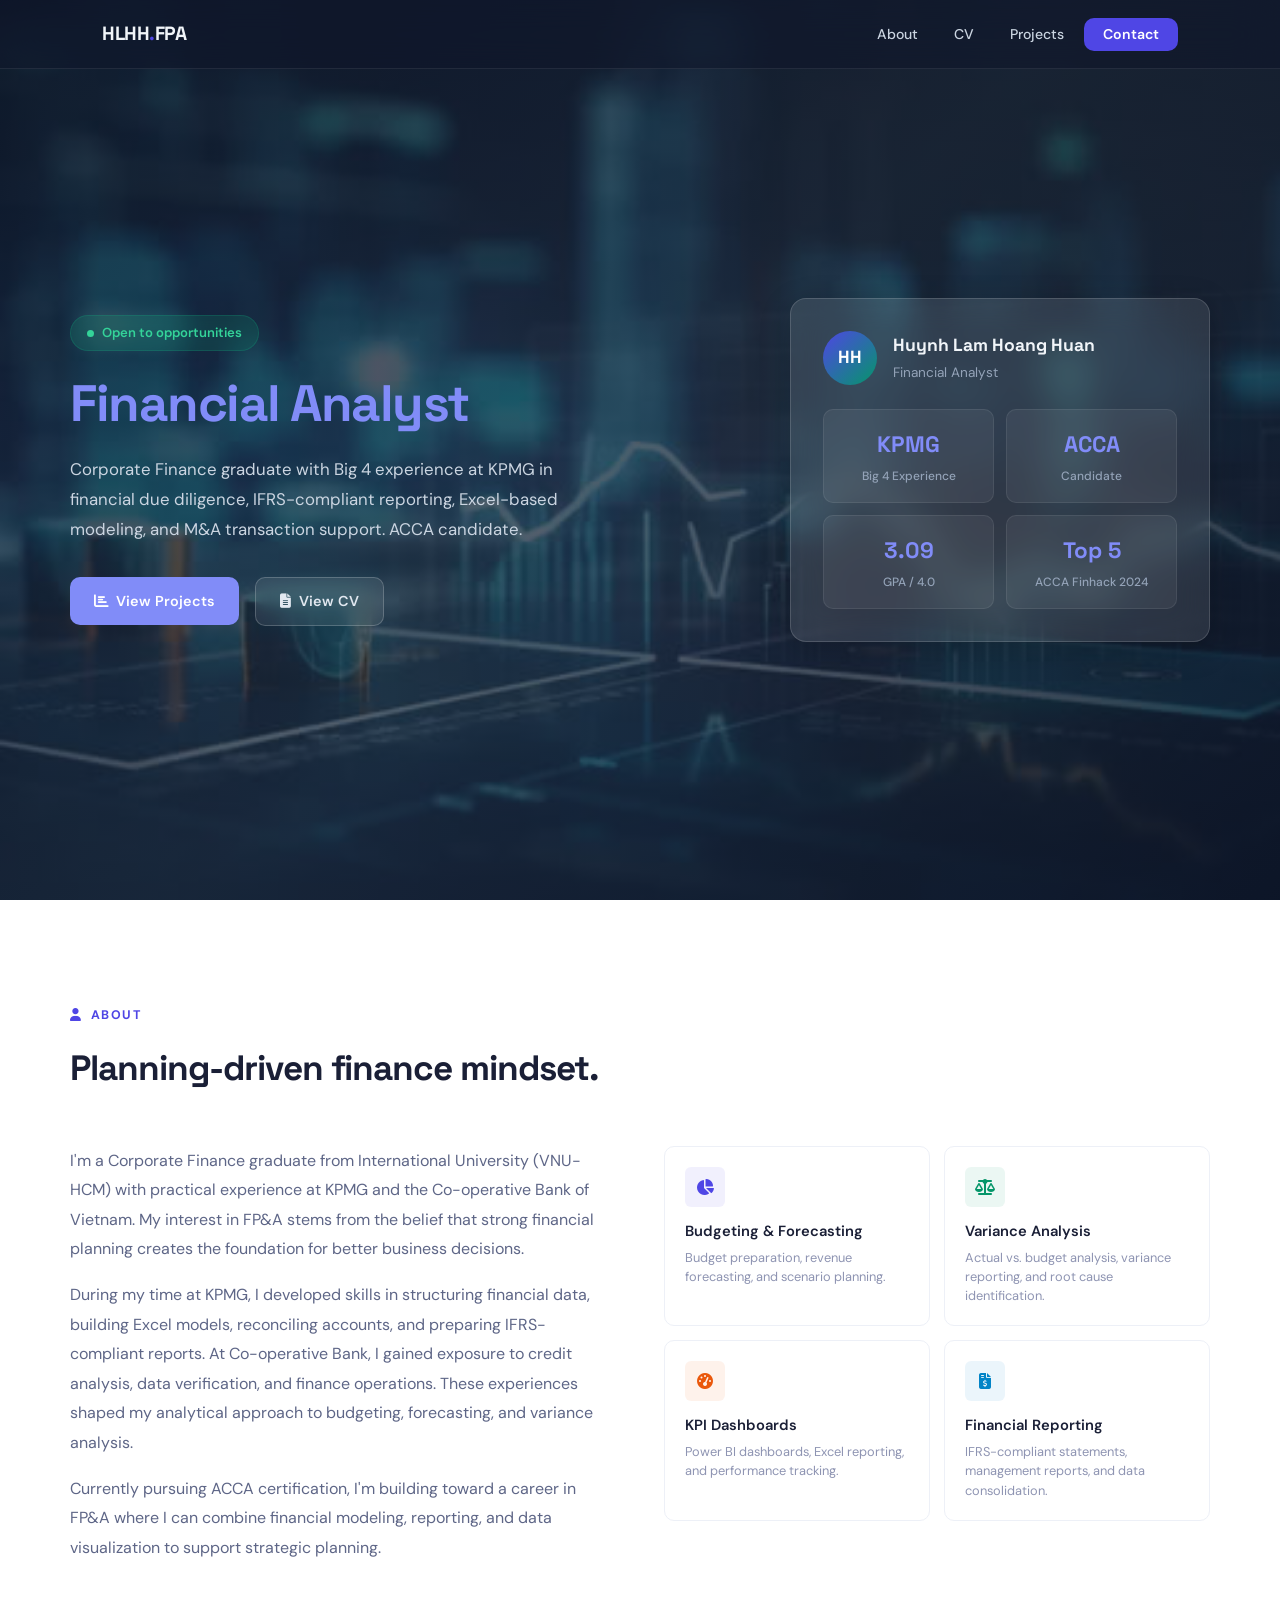
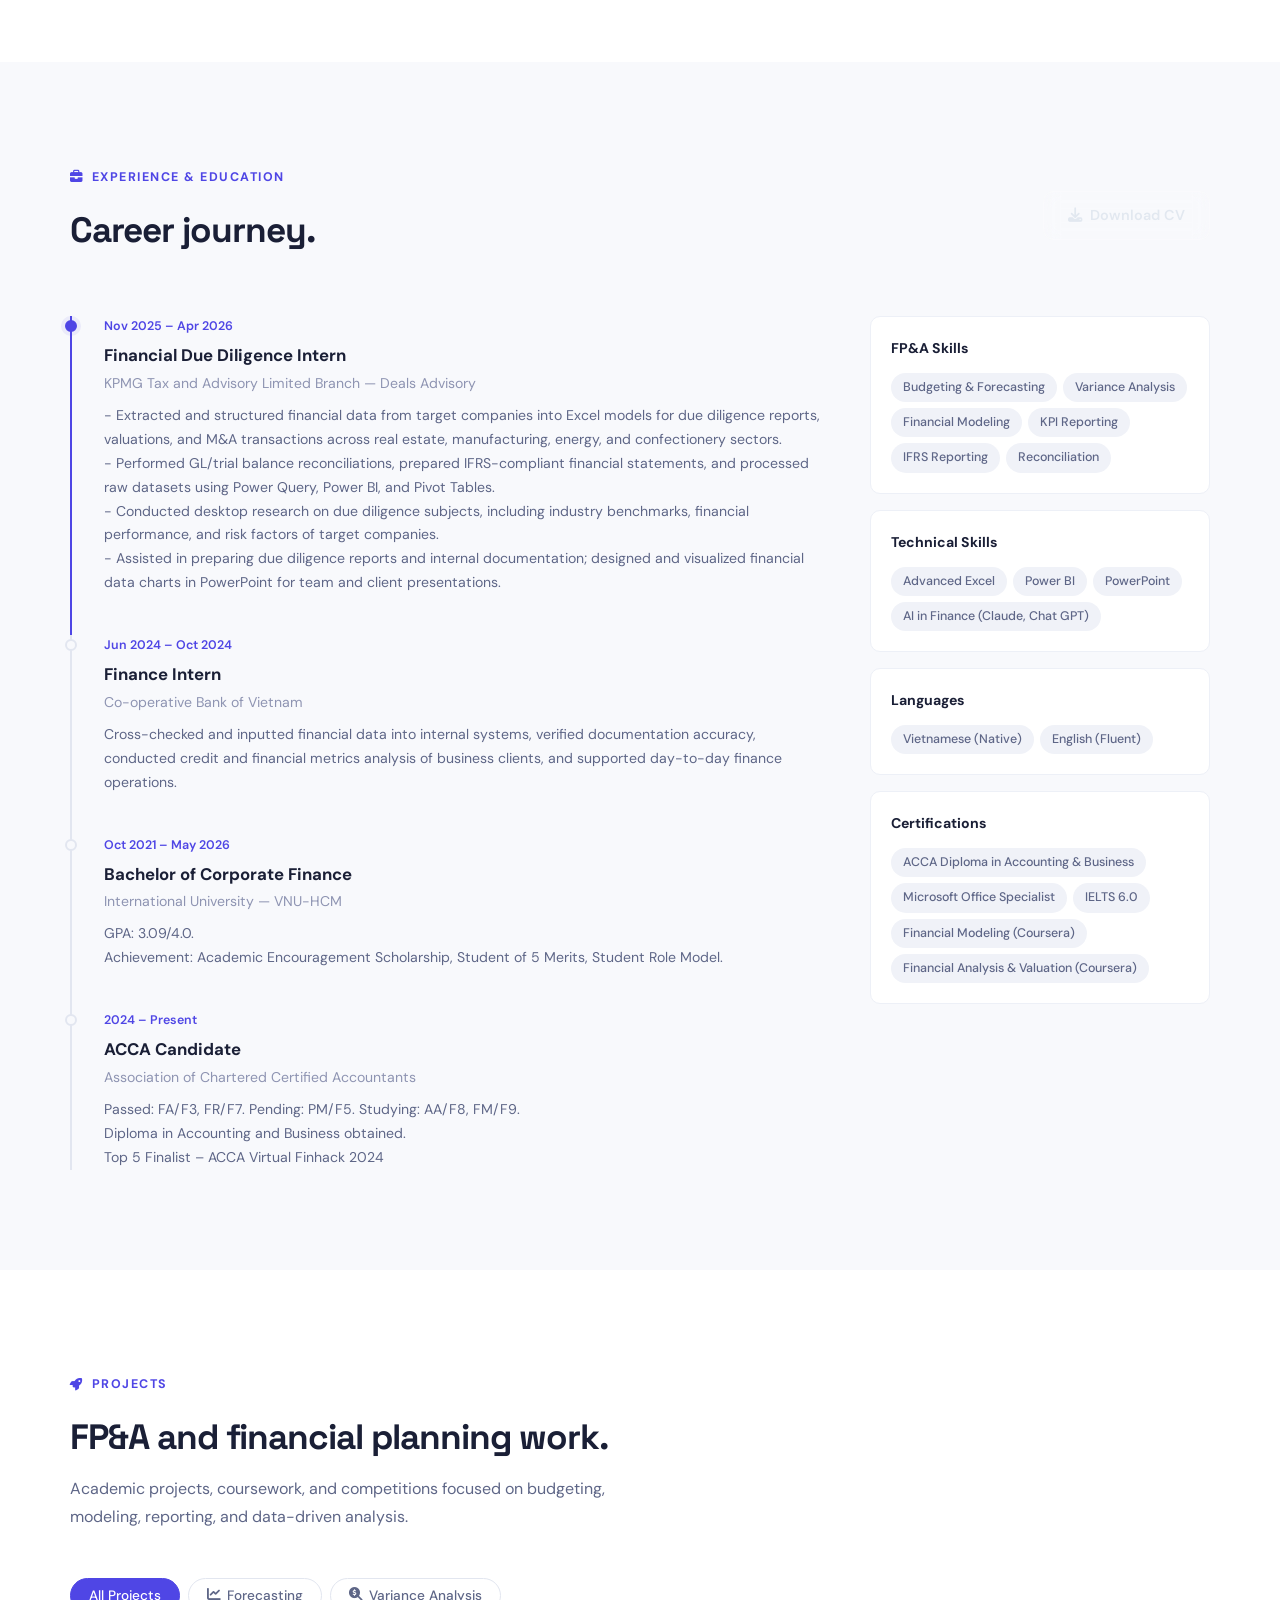
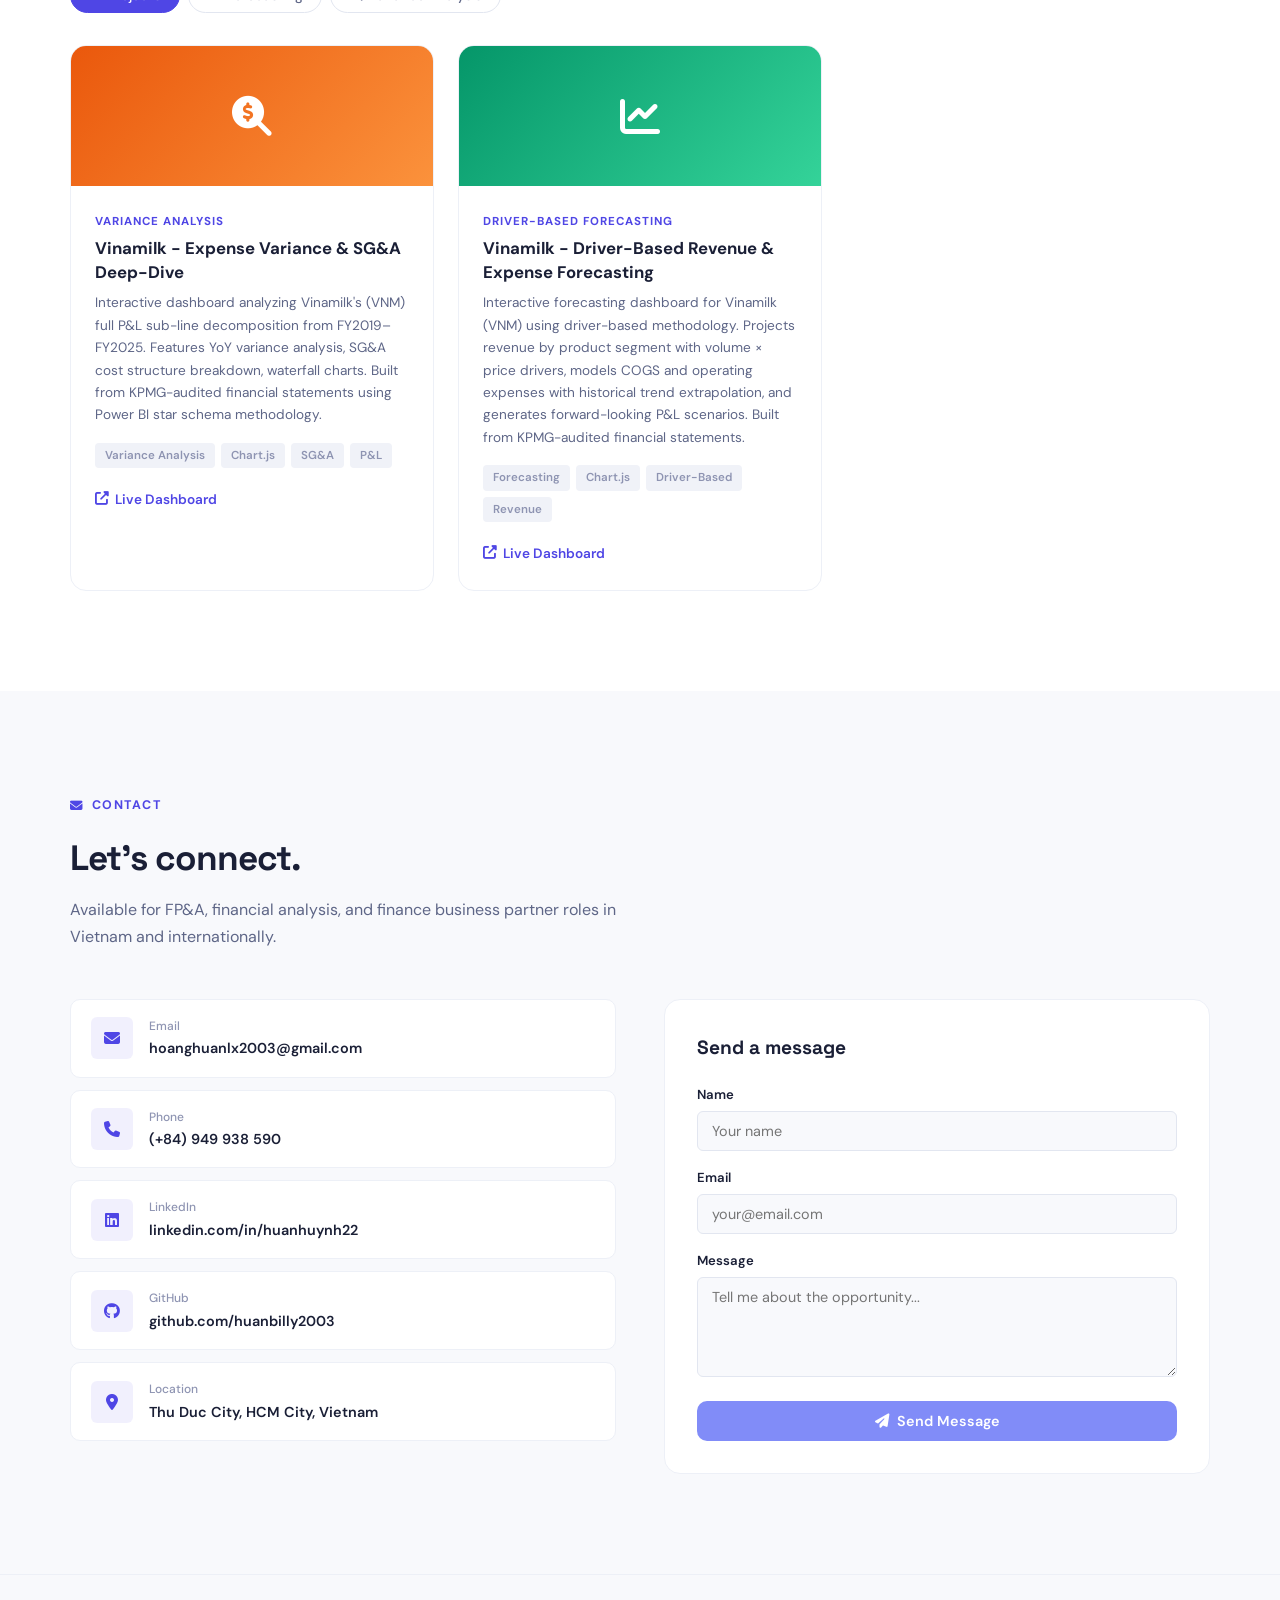
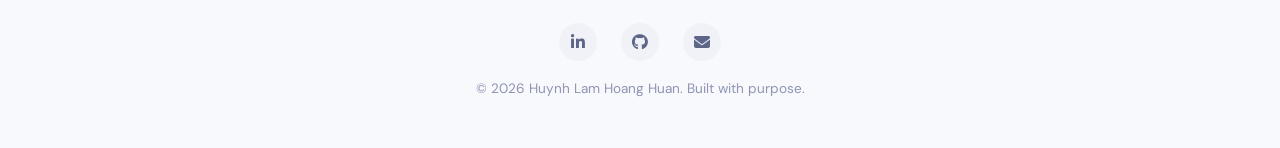
==== commit caaf8383: "Redesign hero with dark overlay for readability" ====
--- a/fpa.html
+++ b/fpa.html
@@ -50,12 +50,16 @@
     /* NAVBAR */
     .navbar {
       position: fixed; top: 0; left: 0; right: 0; z-index: 1000;
-      background: rgba(248, 249, 252, 0.8);
+      background: rgba(15, 23, 42, 0.6);
       backdrop-filter: blur(20px); -webkit-backdrop-filter: blur(20px);
-      border-bottom: 1px solid var(--border-light);
-      transition: var(--transition);
-    }
-    .navbar.scrolled { background: rgba(255,255,255,0.95); box-shadow: var(--shadow-sm); }
+      border-bottom: 1px solid rgba(255,255,255,0.08);
+      transition: all 0.4s ease;
+    }
+    .navbar.scrolled { background: rgba(255,255,255,0.95); box-shadow: var(--shadow-sm); border-bottom-color: var(--border-light); }
+    .navbar:not(.scrolled) .nav-logo { color: #f1f5f9; }
+    .navbar:not(.scrolled) .nav-links a { color: #cbd5e1; }
+    .navbar:not(.scrolled) .nav-links a:hover,
+    .navbar:not(.scrolled) .nav-links a.active { color: #818cf8; background: rgba(129,140,248,0.12); }
     .nav-inner {
       max-width: 1140px; margin: 0 auto;
       display: flex; align-items: center; justify-content: space-between;
@@ -81,29 +85,31 @@
     .hero {
       min-height: 100vh; display: flex; align-items: center;
       padding: 120px 2rem 80px; position: relative;
-      background: url('hero-bg.jpg') center/cover no-repeat fixed;
+      background: url('hero-bg.jpg') center/cover no-repeat;
+      background-attachment: fixed;
     }
     .hero::after {
       content: ''; position: absolute; inset: 0;
-      background: rgba(255,255,255,0.72);
+      background: linear-gradient(135deg, rgba(15, 23, 42, 0.82) 0%, rgba(30, 41, 59, 0.75) 50%, rgba(15, 23, 42, 0.85) 100%);
       z-index: 0;
     }
     .hero > * { position: relative; z-index: 1; }
     .hero-inner { max-width: 1140px; margin: 0 auto; width: 100%; display: grid; grid-template-columns: 1fr 420px; gap: 4rem; align-items: center; position: relative; z-index: 1; }
     .hero-badge {
       display: inline-flex; align-items: center; gap: 8px;
-      background: var(--green-bg); color: var(--green);
+      background: rgba(16, 185, 129, 0.15); color: #34d399;
       padding: 6px 16px; border-radius: 20px; font-size: 0.82rem; font-weight: 600;
-      margin-bottom: 1.5rem;
-    }
-    .hero-badge::before { content: ''; width: 7px; height: 7px; border-radius: 50%; background: var(--green); }
+      margin-bottom: 1.5rem; backdrop-filter: blur(8px);
+      border: 1px solid rgba(16, 185, 129, 0.2);
+    }
+    .hero-badge::before { content: ''; width: 7px; height: 7px; border-radius: 50%; background: #34d399; }
     .hero h1 {
       font-family: var(--font-display); font-size: 3.2rem; font-weight: 700;
-      line-height: 1.15; letter-spacing: -1.5px; color: var(--text);
+      line-height: 1.15; letter-spacing: -1.5px; color: #f1f5f9;
       margin-bottom: 1.25rem;
     }
-    .hero h1 em { font-style: normal; color: var(--accent); }
-    .hero-desc { font-size: 1.05rem; color: var(--text-secondary); line-height: 1.8; margin-bottom: 2rem; max-width: 520px; }
+    .hero h1 em { font-style: normal; color: #818cf8; }
+    .hero-desc { font-size: 1.05rem; color: #cbd5e1; line-height: 1.8; margin-bottom: 2rem; max-width: 520px; }
     .hero-btns { display: flex; gap: 1rem; flex-wrap: wrap; }
     .btn {
       display: inline-flex; align-items: center; gap: 8px;
@@ -111,15 +117,17 @@
       font-family: var(--font); font-size: 0.9rem; font-weight: 600;
       cursor: pointer; border: none; transition: var(--transition);
     }
-    .btn-primary { background: var(--accent); color: #fff; }
-    .btn-primary:hover { background: var(--accent-light); transform: translateY(-2px); box-shadow: 0 6px 20px rgba(79,70,229,0.25); color: #fff; }
-    .btn-outline { background: var(--bg-white); color: var(--text); border: 1.5px solid var(--border); }
-    .btn-outline:hover { border-color: var(--accent); color: var(--accent); transform: translateY(-2px); }
+    .btn-primary { background: #818cf8; color: #fff; }
+    .btn-primary:hover { background: #a5b4fc; transform: translateY(-2px); box-shadow: 0 6px 20px rgba(129,140,248,0.35); color: #fff; }
+    .btn-outline { background: rgba(255,255,255,0.08); color: #e2e8f0; border: 1.5px solid rgba(255,255,255,0.2); backdrop-filter: blur(8px); }
+    .btn-outline:hover { border-color: #818cf8; color: #818cf8; transform: translateY(-2px); background: rgba(255,255,255,0.12); }
 
     /* Profile Card */
     .profile-card {
-      background: var(--bg-white); border: 1px solid var(--border-light);
-      border-radius: var(--radius); padding: 2rem; box-shadow: var(--shadow);
+      background: rgba(255,255,255,0.1); border: 1px solid rgba(255,255,255,0.15);
+      border-radius: var(--radius); padding: 2rem;
+      box-shadow: 0 8px 32px rgba(0,0,0,0.2);
+      backdrop-filter: blur(16px); -webkit-backdrop-filter: blur(16px);
     }
     .profile-header { display: flex; align-items: center; gap: 1rem; margin-bottom: 1.5rem; }
     .profile-avatar {
@@ -128,16 +136,17 @@
       display: flex; align-items: center; justify-content: center;
       color: #fff; font-family: var(--font-display); font-weight: 700; font-size: 1.1rem;
     }
-    .profile-name { font-family: var(--font-display); font-weight: 700; font-size: 1.1rem; }
-    .profile-role { color: var(--text-muted); font-size: 0.85rem; }
+    .profile-name { font-family: var(--font-display); font-weight: 700; font-size: 1.1rem; color: #f1f5f9; }
+    .profile-role { color: #94a3b8; font-size: 0.85rem; }
     .stats-grid { display: grid; grid-template-columns: 1fr 1fr; gap: 12px; }
     .stat-card {
-      background: var(--bg-subtle); border-radius: var(--radius-sm);
+      background: rgba(255,255,255,0.06); border-radius: var(--radius-sm);
       padding: 1rem; text-align: center; transition: var(--transition);
-    }
-    .stat-card:hover { background: var(--accent-bg); }
-    .stat-value { font-family: var(--font-display); font-size: 1.4rem; font-weight: 700; color: var(--accent); }
-    .stat-label { font-size: 0.75rem; color: var(--text-muted); margin-top: 2px; font-weight: 500; }
+      border: 1px solid rgba(255,255,255,0.08);
+    }
+    .stat-card:hover { background: rgba(129,140,248,0.12); border-color: rgba(129,140,248,0.2); }
+    .stat-value { font-family: var(--font-display); font-size: 1.4rem; font-weight: 700; color: #818cf8; }
+    .stat-label { font-size: 0.75rem; color: #94a3b8; margin-top: 2px; font-weight: 500; }
 
     /* SECTIONS */
     .section { padding: 100px 2rem; }
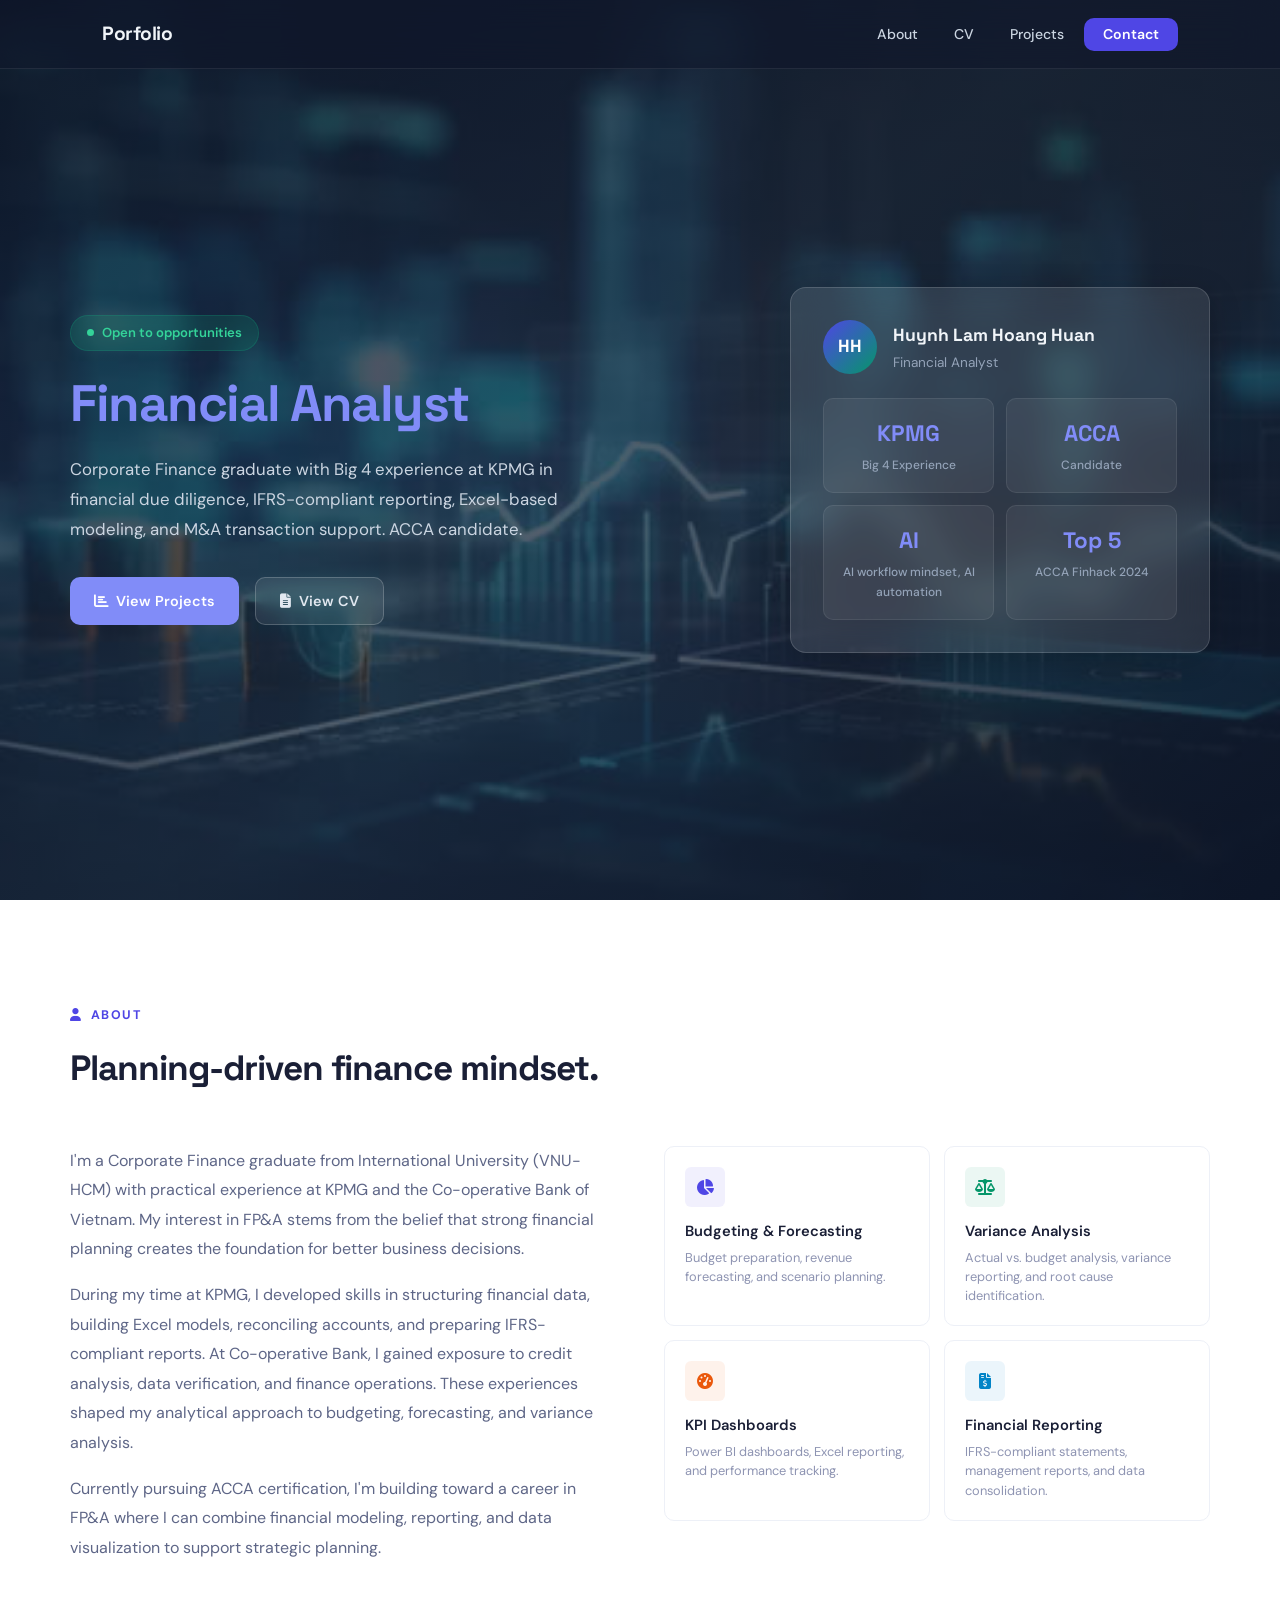
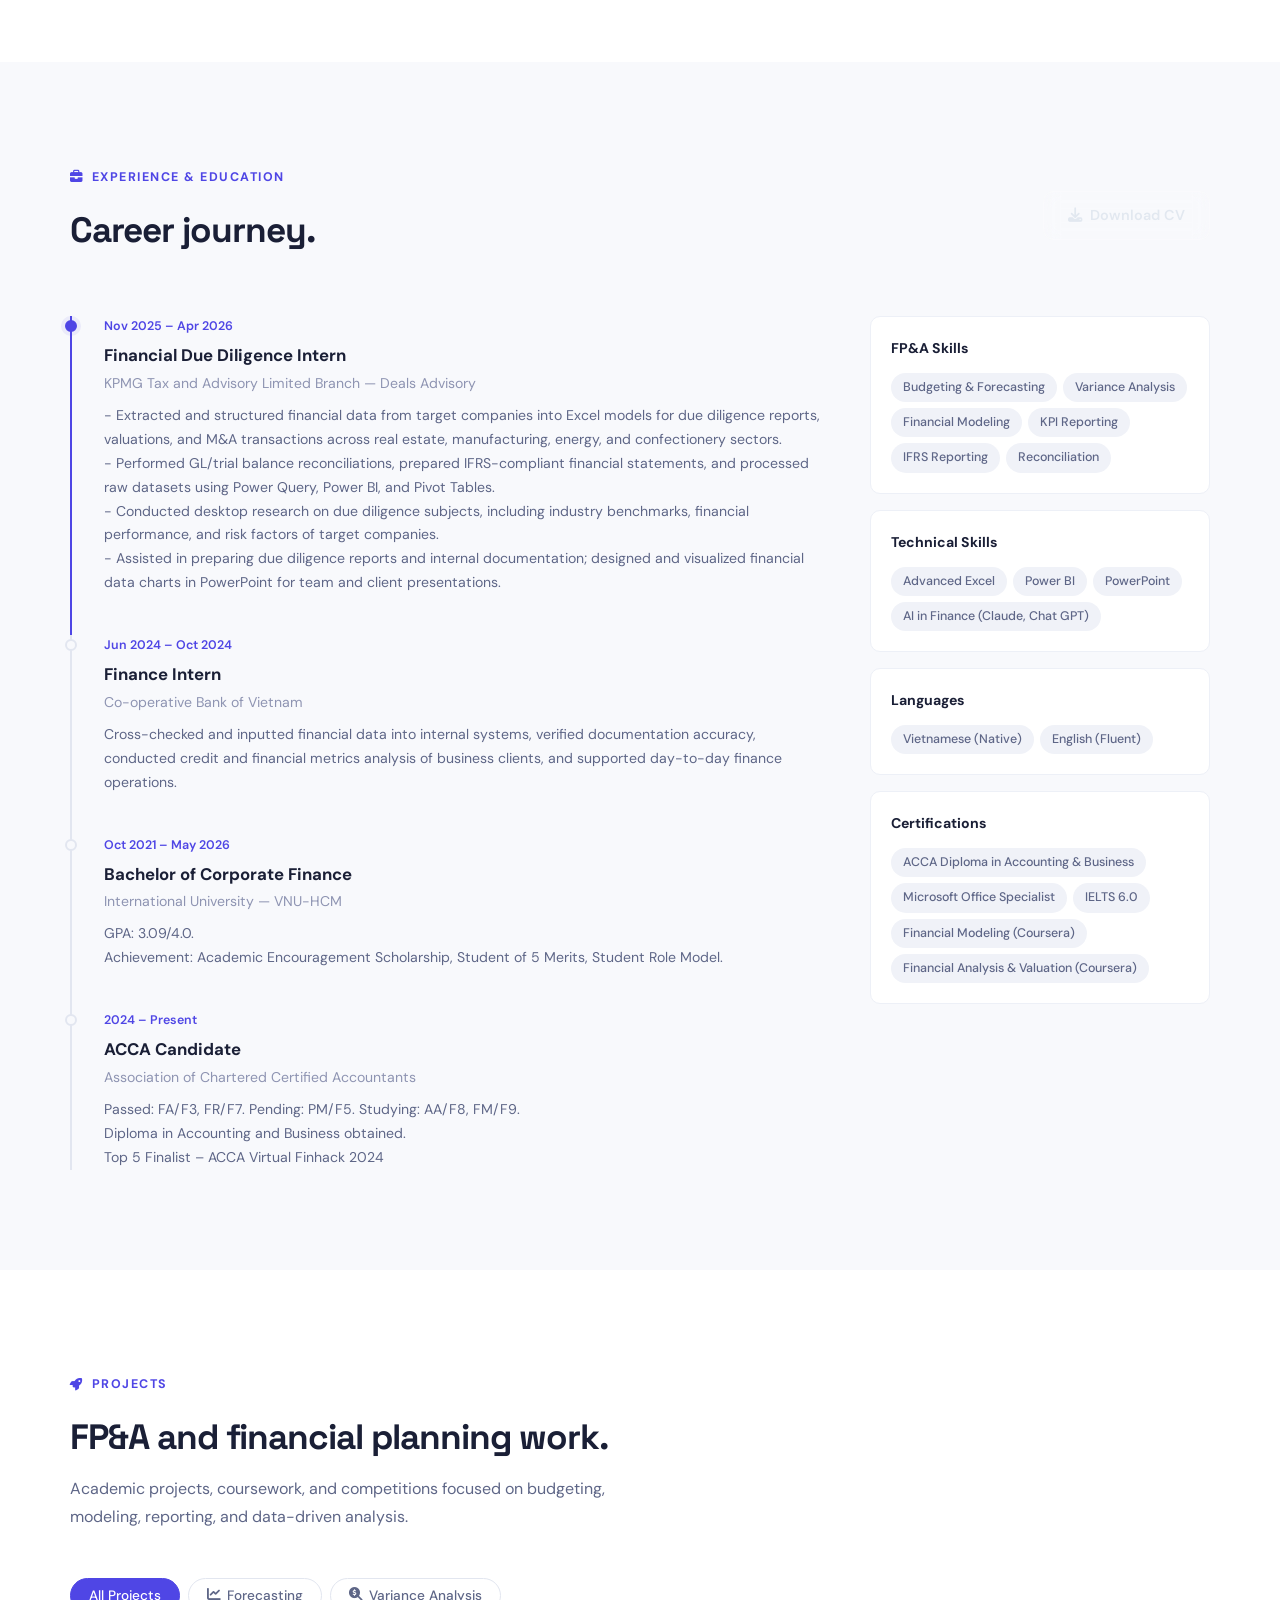
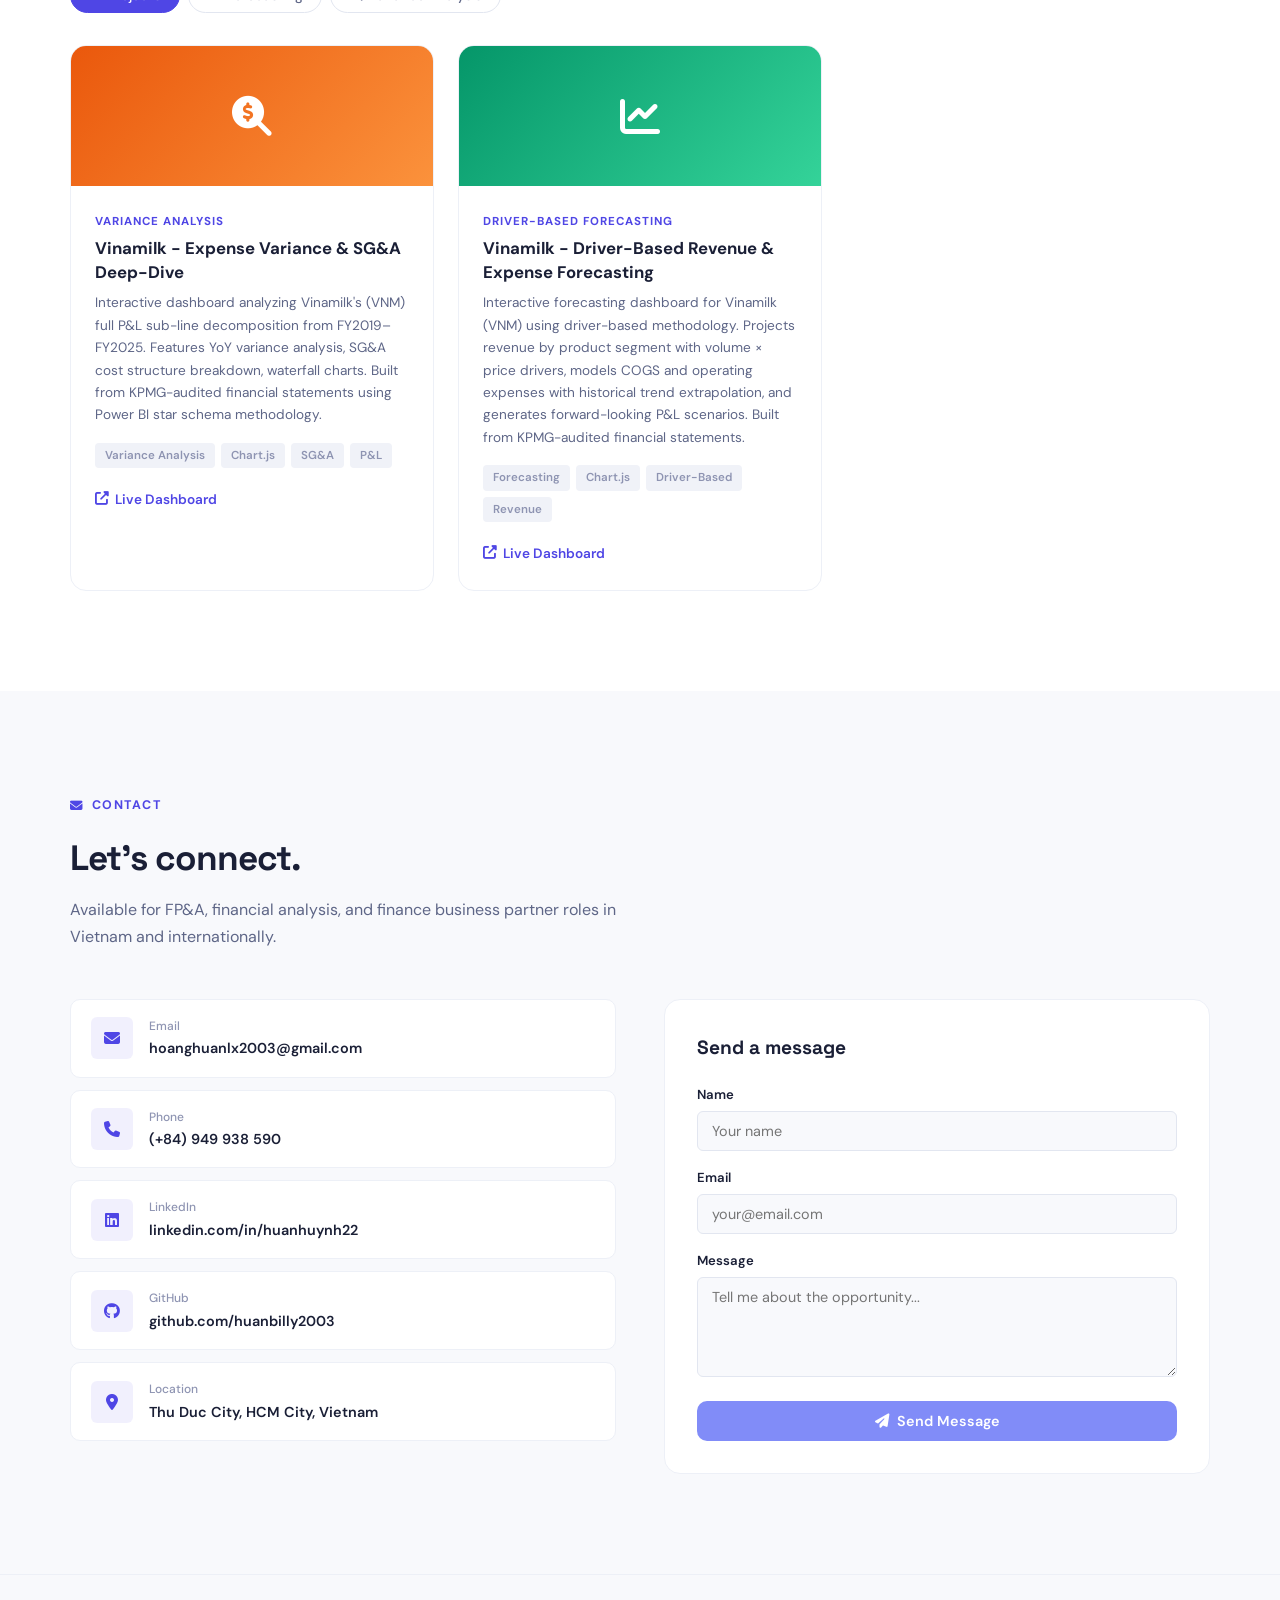
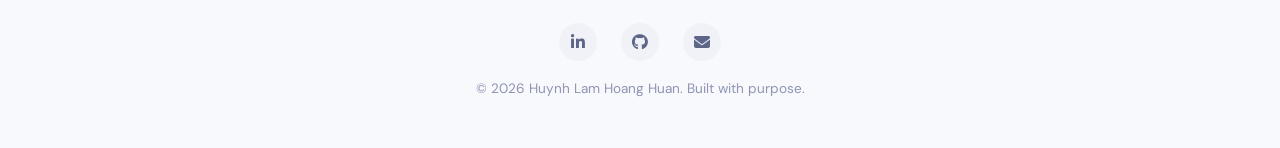
==== commit c1eea1e1: "Update fpa.html with manual edits" ====
--- a/fpa.html
+++ b/fpa.html
@@ -325,7 +325,7 @@
 <!-- NAVBAR -->
 <nav class="navbar" id="navbar">
   <div class="nav-inner">
-    <a href="#" class="nav-logo">HLHH<span>.</span>FPA</a>
+    <a href="#" class="nav-logo">Porfolio<span></a>
     <ul class="nav-links" id="navLinks">
       <li><a href="#about">About</a></li>
       <li><a href="#cv">CV</a></li>
@@ -368,8 +368,8 @@
           <div class="stat-label">Candidate</div>
         </div>
         <div class="stat-card">
-          <div class="stat-value">3.09</div>
-          <div class="stat-label">GPA / 4.0</div>
+          <div class="stat-value">AI</div>
+          <div class="stat-label">AI workflow mindset, AI automation</div>
         </div>
         <div class="stat-card">
           <div class="stat-value">Top 5</div>
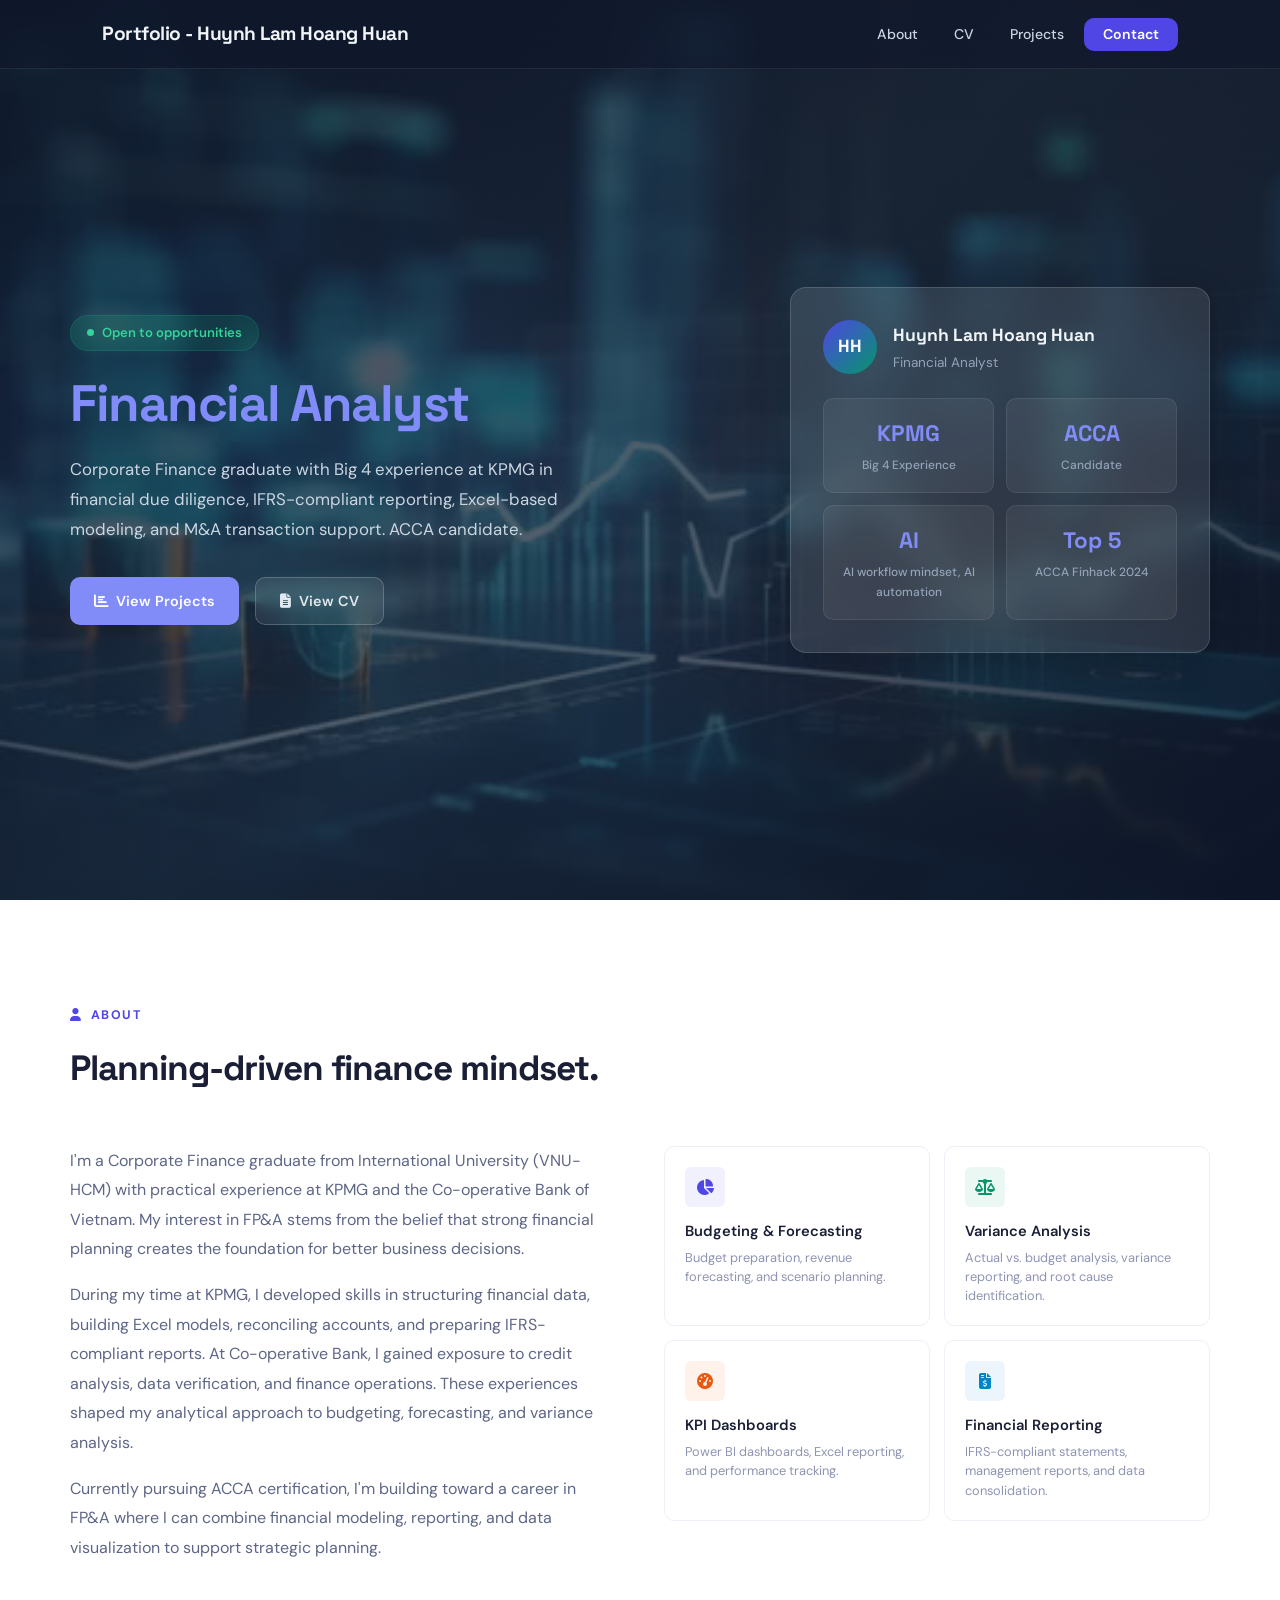
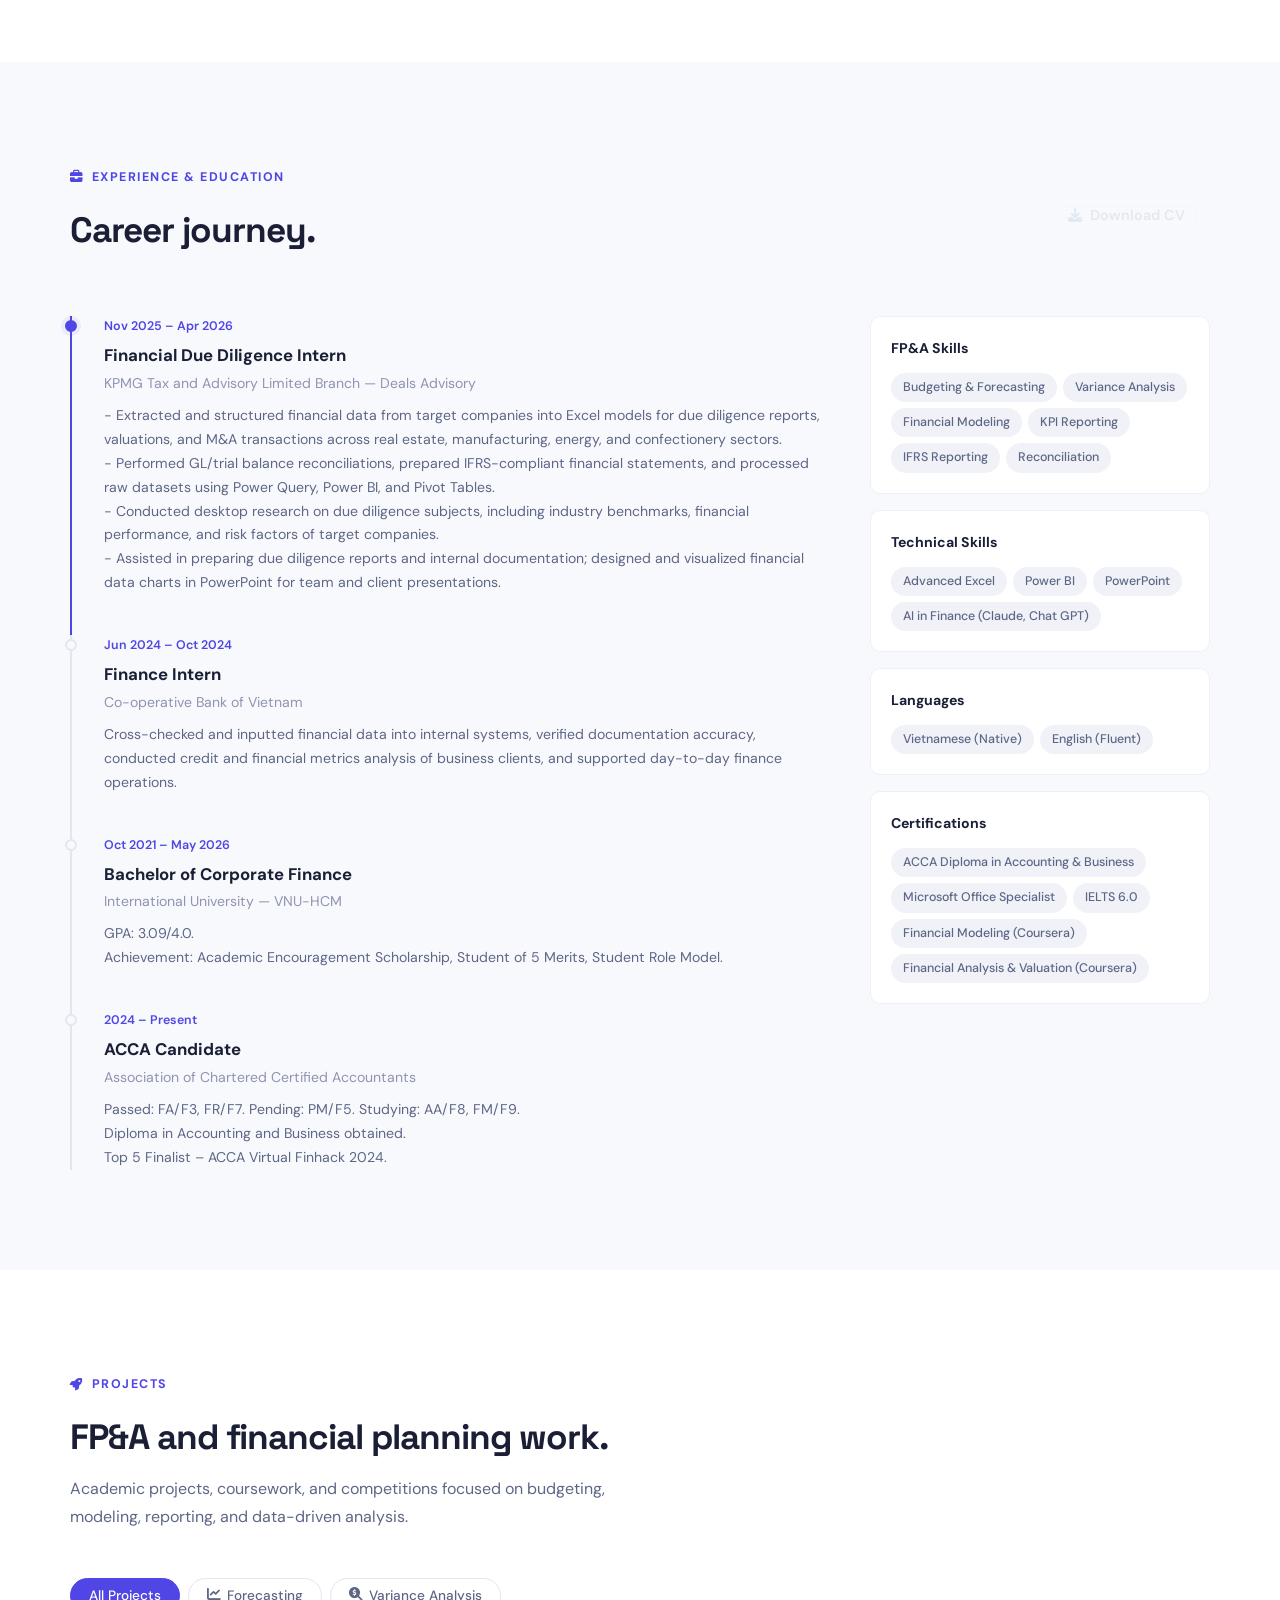
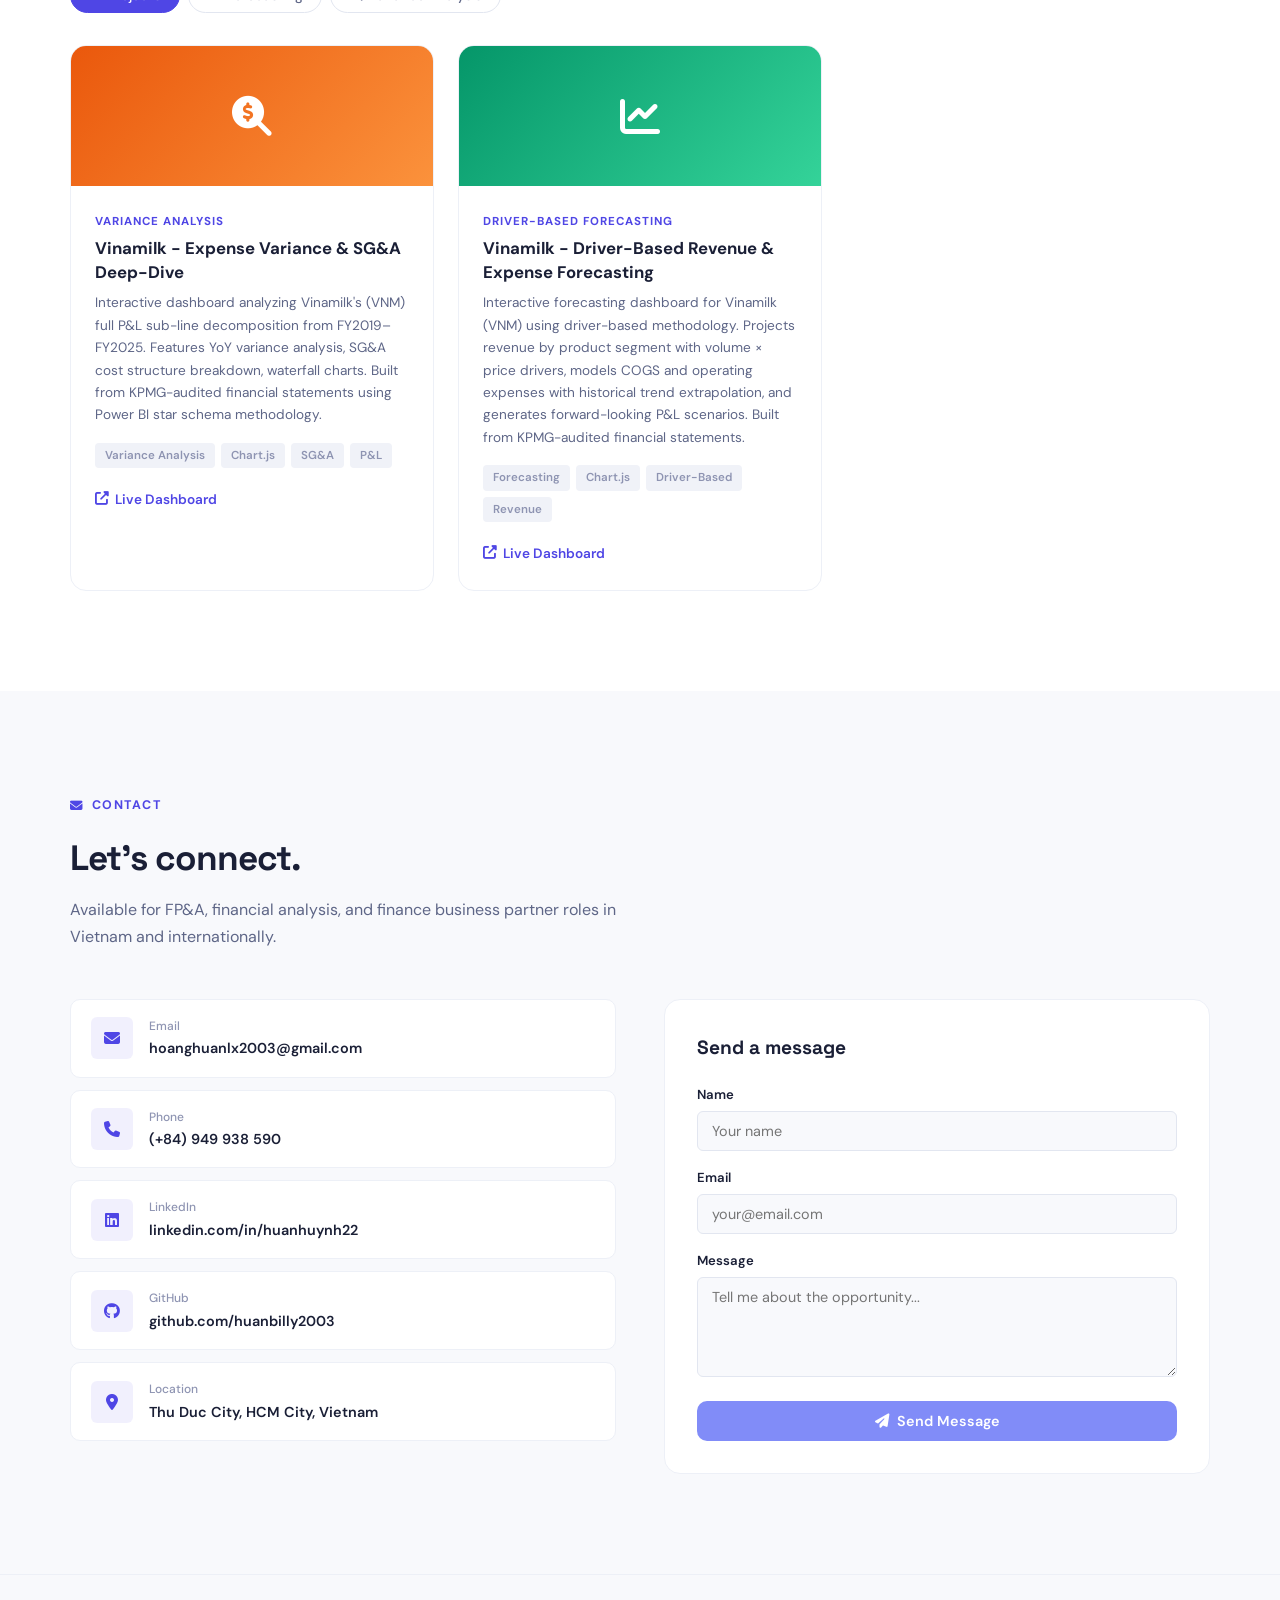
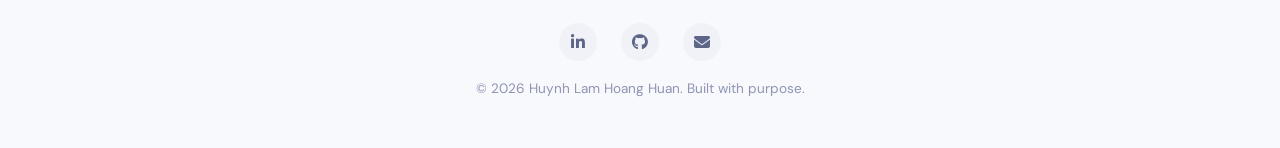
==== commit c921c981: "Update fpa.html with user edits" ====
--- a/fpa.html
+++ b/fpa.html
@@ -325,7 +325,7 @@
 <!-- NAVBAR -->
 <nav class="navbar" id="navbar">
   <div class="nav-inner">
-    <a href="#" class="nav-logo">Porfolio<span></a>
+    <a href="#" class="nav-logo">Portfolio - Huynh Lam Hoang Huan<span></a>
     <ul class="nav-links" id="navLinks">
       <li><a href="#about">About</a></li>
       <li><a href="#cv">CV</a></li>
@@ -457,7 +457,7 @@
           <div class="timeline-date">2024 &ndash; Present</div>
           <div class="timeline-role">ACCA Candidate</div>
           <div class="timeline-company">Association of Chartered Certified Accountants</div>
-          <div class="timeline-desc">Passed: FA/F3, FR/F7. Pending: PM/F5. Studying: AA/F8, FM/F9.<br>Diploma in Accounting and Business obtained.<br>Top 5 Finalist – ACCA Virtual Finhack 2024</div>
+          <div class="timeline-desc">Passed: FA/F3, FR/F7. Pending: PM/F5. Studying: AA/F8, FM/F9.<br>Diploma in Accounting and Business obtained.<br>Top 5 Finalist – ACCA Virtual Finhack 2024.</div>
         </div>
       </div>
       <div class="cv-sidebar">
